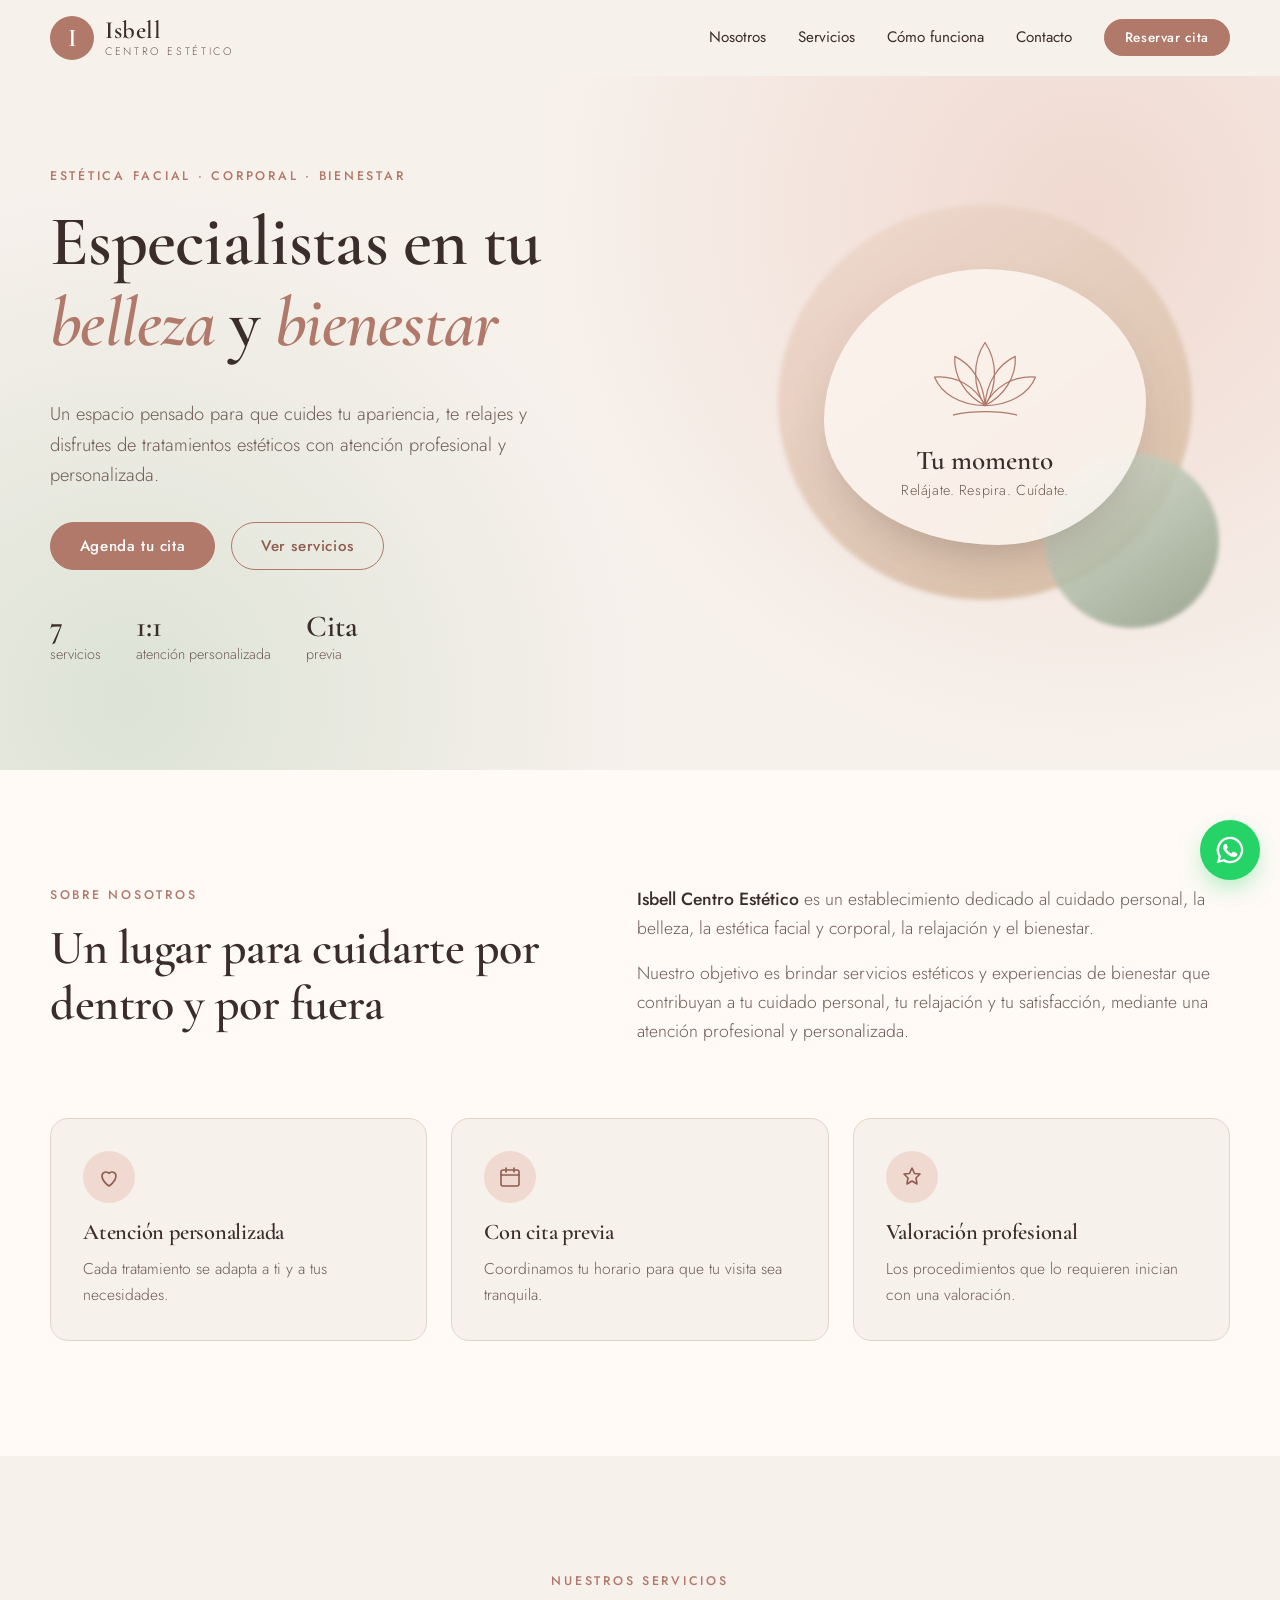
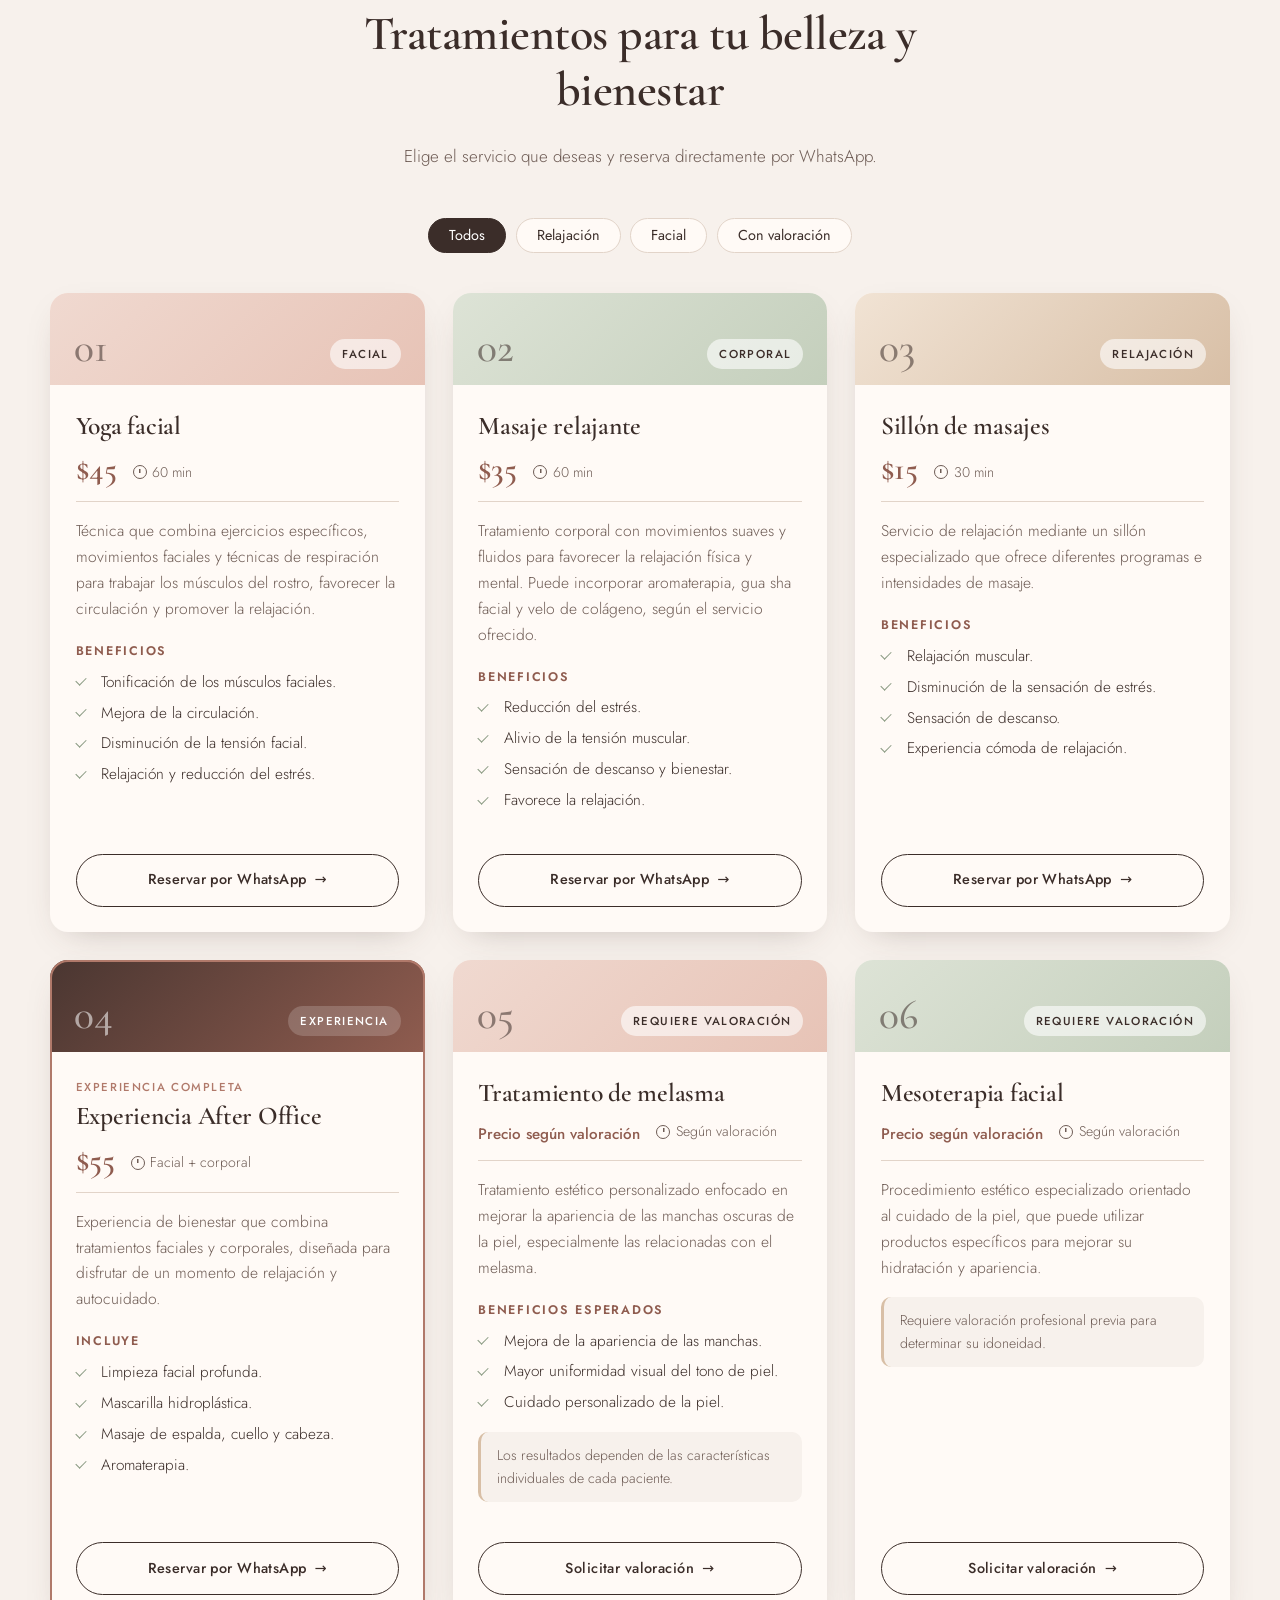
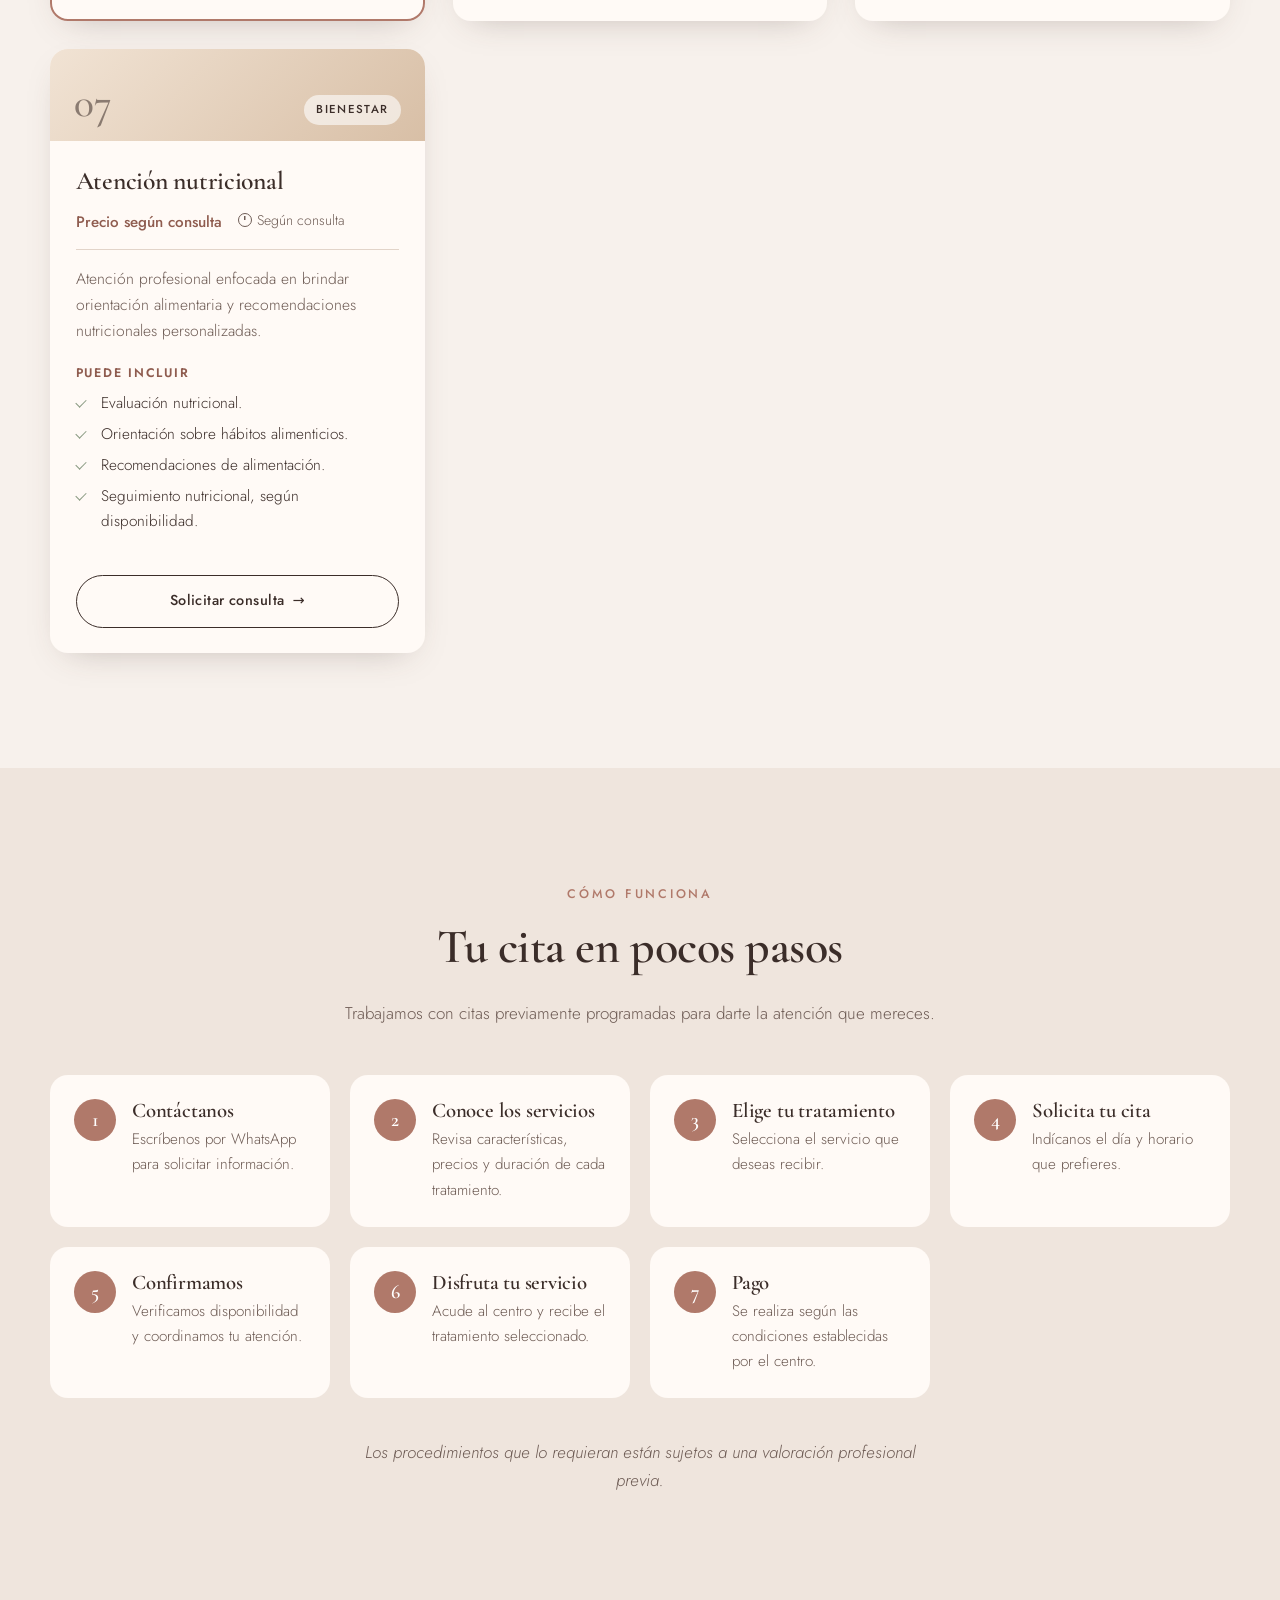
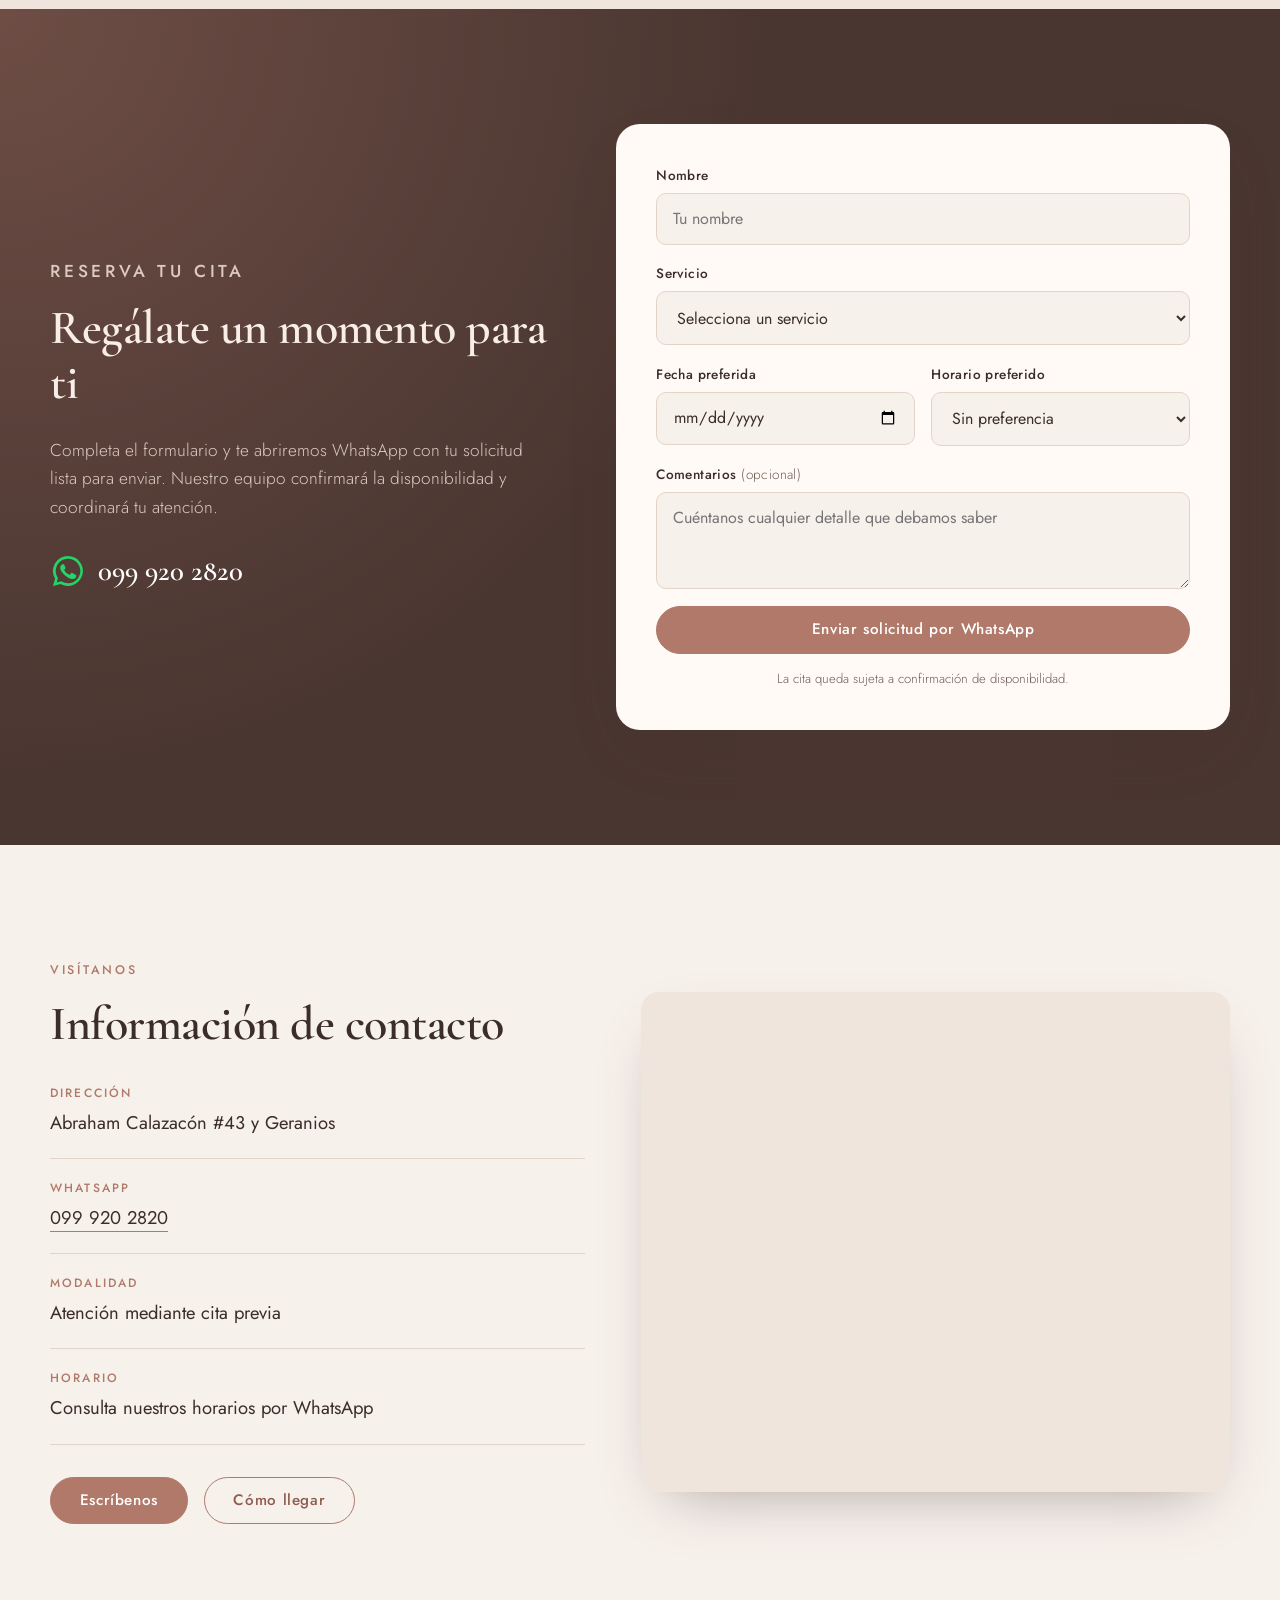
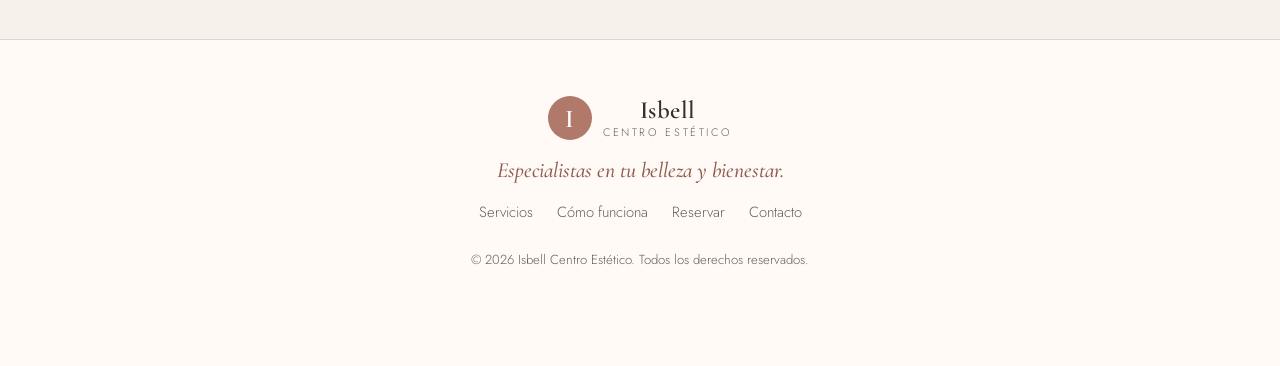
==== index.html @ 3f29436c "Crear sitio web de Isbell Centro Estético Co-Authored-By: Claude Opus 5.5 <noreply@anthropic.com> Cl" ====
<!doctype html>
<html lang="es">
<head>
  <meta charset="utf-8">
  <meta name="viewport" content="width=device-width, initial-scale=1">
  <title>Isbell Centro Estético | Belleza y bienestar</title>
  <meta name="description" content="Isbell Centro Estético: yoga facial, masajes relajantes, experiencia After Office, tratamiento de melasma, mesoterapia facial y atención nutricional. Atención personalizada con cita previa.">
  <meta name="theme-color" content="#f7f1ec">
  <meta property="og:title" content="Isbell Centro Estético">
  <meta property="og:description" content="Especialistas en tu belleza y bienestar. Reserva tu cita por WhatsApp.">
  <meta property="og:type" content="website">
  <link rel="icon" href="data:image/svg+xml,%3Csvg xmlns='http://www.w3.org/2000/svg' viewBox='0 0 64 64'%3E%3Crect width='64' height='64' rx='32' fill='%23b0796a'/%3E%3Ctext x='50%25' y='56%25' text-anchor='middle' dominant-baseline='middle' font-family='Georgia,serif' font-size='38' fill='%23fff'%3EI%3C/text%3E%3C/svg%3E">
  <link rel="preconnect" href="https://fonts.googleapis.com">
  <link rel="preconnect" href="https://fonts.gstatic.com" crossorigin>
  <link href="https://fonts.googleapis.com/css2?family=Cormorant+Garamond:ital,wght@0,500;0,600;1,500&family=Jost:wght@300;400;500;600&display=swap" rel="stylesheet">
  <link rel="stylesheet" href="styles.css">
</head>
<body>

  <!-- ============ HEADER ============ -->
  <header class="header" id="top">
    <div class="container header__inner">
      <a href="#top" class="brand" aria-label="Isbell Centro Estético, inicio">
        <span class="brand__mark" aria-hidden="true">I</span>
        <span class="brand__text">
          <strong>Isbell</strong>
          <small>Centro Estético</small>
        </span>
      </a>

      <button class="nav-toggle" aria-label="Abrir menú" aria-expanded="false" aria-controls="nav">
        <span></span><span></span><span></span>
      </button>

      <nav class="nav" id="nav" aria-label="Principal">
        <a href="#nosotros">Nosotros</a>
        <a href="#servicios">Servicios</a>
        <a href="#como-funciona">Cómo funciona</a>
        <a href="#contacto">Contacto</a>
        <a href="#reservar" class="btn btn--small">Reservar cita</a>
      </nav>
    </div>
  </header>

  <main>

    <!-- ============ HERO ============ -->
    <section class="hero">
      <div class="container hero__inner">
        <div class="hero__content reveal">
          <p class="eyebrow">Estética facial · corporal · bienestar</p>
          <h1>Especialistas en tu <em>belleza</em> y <em>bienestar</em></h1>
          <p class="hero__lead">
            Un espacio pensado para que cuides tu apariencia, te relajes y disfrutes
            de tratamientos estéticos con atención profesional y personalizada.
          </p>
          <div class="hero__actions">
            <a href="#reservar" class="btn">Agenda tu cita</a>
            <a href="#servicios" class="btn btn--ghost">Ver servicios</a>
          </div>
          <ul class="hero__facts">
            <li><strong>7</strong> servicios</li>
            <li><strong>1:1</strong> atención personalizada</li>
            <li><strong>Cita</strong> previa</li>
          </ul>
        </div>

        <div class="hero__art reveal" aria-hidden="true">
          <div class="orb orb--1"></div>
          <div class="orb orb--2"></div>
          <div class="hero__card">
            <svg viewBox="0 0 200 200" class="lotus">
              <g fill="none" stroke="currentColor" stroke-width="2" stroke-linecap="round" stroke-linejoin="round">
                <path d="M100 150 C 80 120, 80 80, 100 50 C 120 80, 120 120, 100 150 Z"/>
                <path d="M100 150 C 70 135, 50 105, 52 72 C 80 85, 98 115, 100 150 Z"/>
                <path d="M100 150 C 130 135, 150 105, 148 72 C 120 85, 102 115, 100 150 Z"/>
                <path d="M100 150 C 60 150, 30 130, 20 105 C 55 102, 85 120, 100 150 Z"/>
                <path d="M100 150 C 140 150, 170 130, 180 105 C 145 102, 115 120, 100 150 Z"/>
                <path d="M50 165 C 80 158, 120 158, 150 165"/>
              </g>
            </svg>
            <p class="hero__card-title">Tu momento</p>
            <p class="hero__card-text">Relájate. Respira. Cuídate.</p>
          </div>
        </div>
      </div>
    </section>

    <!-- ============ NOSOTROS ============ -->
    <section class="section about" id="nosotros">
      <div class="container about__grid">
        <div class="reveal">
          <p class="eyebrow">Sobre nosotros</p>
          <h2>Un lugar para cuidarte por dentro y por fuera</h2>
        </div>
        <div class="about__text reveal">
          <p>
            <strong>Isbell Centro Estético</strong> es un establecimiento dedicado al cuidado personal,
            la belleza, la estética facial y corporal, la relajación y el bienestar.
          </p>
          <p>
            Nuestro objetivo es brindar servicios estéticos y experiencias de bienestar que contribuyan
            a tu cuidado personal, tu relajación y tu satisfacción, mediante una atención profesional
            y personalizada.
          </p>
        </div>
      </div>

      <div class="container pillars">
        <article class="pillar reveal">
          <span class="pillar__icon" aria-hidden="true">
            <svg viewBox="0 0 24 24"><path d="M12 21s-7-4.35-7-10a4 4 0 0 1 7-2.65A4 4 0 0 1 19 11c0 5.65-7 10-7 10Z"/></svg>
          </span>
          <h3>Atención personalizada</h3>
          <p>Cada tratamiento se adapta a ti y a tus necesidades.</p>
        </article>
        <article class="pillar reveal">
          <span class="pillar__icon" aria-hidden="true">
            <svg viewBox="0 0 24 24"><rect x="3" y="5" width="18" height="16" rx="2"/><path d="M3 10h18M8 3v4M16 3v4"/></svg>
          </span>
          <h3>Con cita previa</h3>
          <p>Coordinamos tu horario para que tu visita sea tranquila.</p>
        </article>
        <article class="pillar reveal">
          <span class="pillar__icon" aria-hidden="true">
            <svg viewBox="0 0 24 24"><path d="M12 3l2.5 5.5L20 9l-4 4 1 6-5-3-5 3 1-6-4-4 5.5-.5Z"/></svg>
          </span>
          <h3>Valoración profesional</h3>
          <p>Los procedimientos que lo requieren inician con una valoración.</p>
        </article>
      </div>
    </section>

    <!-- ============ SERVICIOS ============ -->
    <section class="section services" id="servicios">
      <div class="container">
        <div class="section__head reveal">
          <p class="eyebrow">Nuestros servicios</p>
          <h2>Tratamientos para tu belleza y bienestar</h2>
          <p class="section__sub">Elige el servicio que deseas y reserva directamente por WhatsApp.</p>
        </div>

        <div class="filters reveal" role="group" aria-label="Filtrar servicios">
          <button class="chip is-active" data-filter="todos" aria-pressed="true">Todos</button>
          <button class="chip" data-filter="relajacion" aria-pressed="false">Relajación</button>
          <button class="chip" data-filter="facial" aria-pressed="false">Facial</button>
          <button class="chip" data-filter="valoracion" aria-pressed="false">Con valoración</button>
        </div>

        <div class="cards">

          <!-- 1. Yoga facial -->
          <article class="card reveal" data-cat="facial relajacion">
            <div class="card__top card__top--rose">
              <span class="card__num">01</span>
              <span class="card__tag">Facial</span>
            </div>
            <div class="card__body">
              <h3>Yoga facial</h3>
              <div class="card__meta">
                <span class="price">$45</span>
                <span class="duration">60 min</span>
              </div>
              <p>Técnica que combina ejercicios específicos, movimientos faciales y técnicas de respiración para trabajar los músculos del rostro, favorecer la circulación y promover la relajación.</p>
              <h4>Beneficios</h4>
              <ul class="checklist">
                <li>Tonificación de los músculos faciales.</li>
                <li>Mejora de la circulación.</li>
                <li>Disminución de la tensión facial.</li>
                <li>Relajación y reducción del estrés.</li>
              </ul>
            </div>
            <a class="card__cta" data-service="Yoga facial" href="#">Reservar por WhatsApp</a>
          </article>

          <!-- 2. Masaje relajante -->
          <article class="card reveal" data-cat="relajacion">
            <div class="card__top card__top--sage">
              <span class="card__num">02</span>
              <span class="card__tag">Corporal</span>
            </div>
            <div class="card__body">
              <h3>Masaje relajante</h3>
              <div class="card__meta">
                <span class="price">$35</span>
                <span class="duration">60 min</span>
              </div>
              <p>Tratamiento corporal con movimientos suaves y fluidos para favorecer la relajación física y mental. Puede incorporar aromaterapia, gua sha facial y velo de colágeno, según el servicio ofrecido.</p>
              <h4>Beneficios</h4>
              <ul class="checklist">
                <li>Reducción del estrés.</li>
                <li>Alivio de la tensión muscular.</li>
                <li>Sensación de descanso y bienestar.</li>
                <li>Favorece la relajación.</li>
              </ul>
            </div>
            <a class="card__cta" data-service="Masaje relajante" href="#">Reservar por WhatsApp</a>
          </article>

          <!-- 3. Sillón de masajes -->
          <article class="card reveal" data-cat="relajacion">
            <div class="card__top card__top--sand">
              <span class="card__num">03</span>
              <span class="card__tag">Relajación</span>
            </div>
            <div class="card__body">
              <h3>Sillón de masajes</h3>
              <div class="card__meta">
                <span class="price">$15</span>
                <span class="duration">30 min</span>
              </div>
              <p>Servicio de relajación mediante un sillón especializado que ofrece diferentes programas e intensidades de masaje.</p>
              <h4>Beneficios</h4>
              <ul class="checklist">
                <li>Relajación muscular.</li>
                <li>Disminución de la sensación de estrés.</li>
                <li>Sensación de descanso.</li>
                <li>Experiencia cómoda de relajación.</li>
              </ul>
            </div>
            <a class="card__cta" data-service="Sillón de masajes" href="#">Reservar por WhatsApp</a>
          </article>

          <!-- 4. After Office -->
          <article class="card card--featured reveal" data-cat="facial relajacion">
            <div class="card__top card__top--deep">
              <span class="card__num">04</span>
              <span class="card__tag">Experiencia</span>
            </div>
            <div class="card__body">
              <p class="card__ribbon">Experiencia completa</p>
              <h3>Experiencia After Office</h3>
              <div class="card__meta">
                <span class="price">$55</span>
                <span class="duration">Facial + corporal</span>
              </div>
              <p>Experiencia de bienestar que combina tratamientos faciales y corporales, diseñada para disfrutar de un momento de relajación y autocuidado.</p>
              <h4>Incluye</h4>
              <ul class="checklist">
                <li>Limpieza facial profunda.</li>
                <li>Mascarilla hidroplástica.</li>
                <li>Masaje de espalda, cuello y cabeza.</li>
                <li>Aromaterapia.</li>
              </ul>
            </div>
            <a class="card__cta" data-service="Experiencia After Office" href="#">Reservar por WhatsApp</a>
          </article>

          <!-- 5. Melasma -->
          <article class="card reveal" data-cat="facial valoracion">
            <div class="card__top card__top--rose">
              <span class="card__num">05</span>
              <span class="card__tag">Requiere valoración</span>
            </div>
            <div class="card__body">
              <h3>Tratamiento de melasma</h3>
              <div class="card__meta">
                <span class="price price--soft">Precio según valoración</span>
                <span class="duration">Según valoración</span>
              </div>
              <p>Tratamiento estético personalizado enfocado en mejorar la apariencia de las manchas oscuras de la piel, especialmente las relacionadas con el melasma.</p>
              <h4>Beneficios esperados</h4>
              <ul class="checklist">
                <li>Mejora de la apariencia de las manchas.</li>
                <li>Mayor uniformidad visual del tono de piel.</li>
                <li>Cuidado personalizado de la piel.</li>
              </ul>
              <p class="note">Los resultados dependen de las características individuales de cada paciente.</p>
            </div>
            <a class="card__cta" data-service="Tratamiento de melasma (valoración)" href="#">Solicitar valoración</a>
          </article>

          <!-- 6. Mesoterapia -->
          <article class="card reveal" data-cat="facial valoracion">
            <div class="card__top card__top--sage">
              <span class="card__num">06</span>
              <span class="card__tag">Requiere valoración</span>
            </div>
            <div class="card__body">
              <h3>Mesoterapia facial</h3>
              <div class="card__meta">
                <span class="price price--soft">Precio según valoración</span>
                <span class="duration">Según valoración</span>
              </div>
              <p>Procedimiento estético especializado orientado al cuidado de la piel, que puede utilizar productos específicos para mejorar su hidratación y apariencia.</p>
              <p class="note">Requiere valoración profesional previa para determinar su idoneidad.</p>
            </div>
            <a class="card__cta" data-service="Mesoterapia facial (valoración)" href="#">Solicitar valoración</a>
          </article>

          <!-- 7. Nutrición -->
          <article class="card reveal" data-cat="valoracion">
            <div class="card__top card__top--sand">
              <span class="card__num">07</span>
              <span class="card__tag">Bienestar</span>
            </div>
            <div class="card__body">
              <h3>Atención nutricional</h3>
              <div class="card__meta">
                <span class="price price--soft">Precio según consulta</span>
                <span class="duration">Según consulta</span>
              </div>
              <p>Atención profesional enfocada en brindar orientación alimentaria y recomendaciones nutricionales personalizadas.</p>
              <h4>Puede incluir</h4>
              <ul class="checklist">
                <li>Evaluación nutricional.</li>
                <li>Orientación sobre hábitos alimenticios.</li>
                <li>Recomendaciones de alimentación.</li>
                <li>Seguimiento nutricional, según disponibilidad.</li>
              </ul>
            </div>
            <a class="card__cta" data-service="Atención nutricional" href="#">Solicitar consulta</a>
          </article>

        </div>
      </div>
    </section>

    <!-- ============ CÓMO FUNCIONA ============ -->
    <section class="section steps" id="como-funciona">
      <div class="container">
        <div class="section__head reveal">
          <p class="eyebrow">Cómo funciona</p>
          <h2>Tu cita en pocos pasos</h2>
          <p class="section__sub">Trabajamos con citas previamente programadas para darte la atención que mereces.</p>
        </div>

        <ol class="timeline">
          <li class="reveal"><span>1</span><div><h3>Contáctanos</h3><p>Escríbenos por WhatsApp para solicitar información.</p></div></li>
          <li class="reveal"><span>2</span><div><h3>Conoce los servicios</h3><p>Revisa características, precios y duración de cada tratamiento.</p></div></li>
          <li class="reveal"><span>3</span><div><h3>Elige tu tratamiento</h3><p>Selecciona el servicio que deseas recibir.</p></div></li>
          <li class="reveal"><span>4</span><div><h3>Solicita tu cita</h3><p>Indícanos el día y horario que prefieres.</p></div></li>
          <li class="reveal"><span>5</span><div><h3>Confirmamos</h3><p>Verificamos disponibilidad y coordinamos tu atención.</p></div></li>
          <li class="reveal"><span>6</span><div><h3>Disfruta tu servicio</h3><p>Acude al centro y recibe el tratamiento seleccionado.</p></div></li>
          <li class="reveal"><span>7</span><div><h3>Pago</h3><p>Se realiza según las condiciones establecidas por el centro.</p></div></li>
        </ol>

        <p class="steps__note reveal">
          Los procedimientos que lo requieran están sujetos a una valoración profesional previa.
        </p>
      </div>
    </section>

    <!-- ============ RESERVAR ============ -->
    <section class="section booking" id="reservar">
      <div class="container booking__grid">
        <div class="booking__intro reveal">
          <p class="eyebrow eyebrow--light">Reserva tu cita</p>
          <h2>Regálate un momento para ti</h2>
          <p>
            Completa el formulario y te abriremos WhatsApp con tu solicitud lista para enviar.
            Nuestro equipo confirmará la disponibilidad y coordinará tu atención.
          </p>
          <a class="booking__phone" href="https://wa.me/593999202820" target="_blank" rel="noopener">
            <svg viewBox="0 0 24 24" aria-hidden="true"><path d="M12 2a10 10 0 0 0-8.6 15.1L2 22l5-1.3A10 10 0 1 0 12 2Zm0 18.2a8.2 8.2 0 0 1-4.2-1.2l-.3-.2-3 .8.8-2.9-.2-.3A8.2 8.2 0 1 1 12 20.2Zm4.5-6.1c-.2-.1-1.5-.7-1.7-.8s-.4-.1-.6.1-.7.8-.8 1-.3.2-.5.1a6.7 6.7 0 0 1-3.3-2.9c-.3-.4.3-.4.7-1.4a.5.5 0 0 0 0-.5l-.8-1.8c-.2-.5-.4-.4-.6-.4h-.5a1 1 0 0 0-.7.3 3 3 0 0 0-.9 2.2 5.2 5.2 0 0 0 1.1 2.7 11.8 11.8 0 0 0 4.5 4c1.7.7 2.3.8 3.2.6a2.7 2.7 0 0 0 1.7-1.2 2.2 2.2 0 0 0 .2-1.2c0-.1-.2-.2-.4-.3Z"/></svg>
            099 920 2820
          </a>
        </div>

        <form class="form reveal" id="booking-form" novalidate>
          <div class="field">
            <label for="f-name">Nombre</label>
            <input id="f-name" name="name" type="text" autocomplete="name" placeholder="Tu nombre" required>
          </div>
          <div class="field">
            <label for="f-service">Servicio</label>
            <select id="f-service" name="service" required>
              <option value="">Selecciona un servicio</option>
              <option>Yoga facial ($45 · 60 min)</option>
              <option>Masaje relajante ($35 · 60 min)</option>
              <option>Sillón de masajes ($15 · 30 min)</option>
              <option>Experiencia After Office ($55)</option>
              <option>Tratamiento de melasma (valoración)</option>
              <option>Mesoterapia facial (valoración)</option>
              <option>Atención nutricional</option>
            </select>
          </div>
          <div class="field-row">
            <div class="field">
              <label for="f-date">Fecha preferida</label>
              <input id="f-date" name="date" type="date">
            </div>
            <div class="field">
              <label for="f-time">Horario preferido</label>
              <select id="f-time" name="time">
                <option value="">Sin preferencia</option>
                <option>Mañana</option>
                <option>Tarde</option>
                <option>Noche</option>
              </select>
            </div>
          </div>
          <div class="field">
            <label for="f-msg">Comentarios <span class="optional">(opcional)</span></label>
            <textarea id="f-msg" name="message" rows="3" placeholder="Cuéntanos cualquier detalle que debamos saber"></textarea>
          </div>
          <p class="form__error" role="alert" hidden></p>
          <button type="submit" class="btn btn--block">Enviar solicitud por WhatsApp</button>
          <p class="form__hint">La cita queda sujeta a confirmación de disponibilidad.</p>
        </form>
      </div>
    </section>

    <!-- ============ CONTACTO ============ -->
    <section class="section contact" id="contacto">
      <div class="container contact__grid">
        <div class="reveal">
          <p class="eyebrow">Visítanos</p>
          <h2>Información de contacto</h2>

          <dl class="info">
            <div>
              <dt>Dirección</dt>
              <dd>Abraham Calazacón #43 y Geranios</dd>
            </div>
            <div>
              <dt>WhatsApp</dt>
              <dd><a href="https://wa.me/593999202820" target="_blank" rel="noopener">099 920 2820</a></dd>
            </div>
            <div>
              <dt>Modalidad</dt>
              <dd>Atención mediante cita previa</dd>
            </div>
            <div>
              <dt>Horario</dt>
              <dd>Consulta nuestros horarios por WhatsApp</dd>
            </div>
          </dl>

          <div class="contact__actions">
            <a class="btn" href="https://wa.me/593999202820" target="_blank" rel="noopener">Escríbenos</a>
            <a class="btn btn--ghost" href="https://www.google.com/maps/search/?api=1&query=Abraham+Calazac%C3%B3n+43+y+Geranios+Santo+Domingo+Ecuador" target="_blank" rel="noopener">Cómo llegar</a>
          </div>
        </div>

        <div class="map reveal">
          <iframe
            title="Ubicación de Isbell Centro Estético"
            src="https://www.google.com/maps?q=Abraham+Calazac%C3%B3n+y+Geranios,+Santo+Domingo,+Ecuador&output=embed"
            loading="lazy"
            referrerpolicy="no-referrer-when-downgrade"></iframe>
        </div>
      </div>
    </section>

  </main>

  <!-- ============ FOOTER ============ -->
  <footer class="footer">
    <div class="container footer__inner">
      <div class="brand brand--footer">
        <span class="brand__mark" aria-hidden="true">I</span>
        <span class="brand__text">
          <strong>Isbell</strong>
          <small>Centro Estético</small>
        </span>
      </div>
      <p class="footer__tagline">Especialistas en tu belleza y bienestar.</p>
      <nav class="footer__nav" aria-label="Pie de página">
        <a href="#servicios">Servicios</a>
        <a href="#como-funciona">Cómo funciona</a>
        <a href="#reservar">Reservar</a>
        <a href="#contacto">Contacto</a>
      </nav>
      <p class="footer__copy">© <span id="year">2026</span> Isbell Centro Estético. Todos los derechos reservados.</p>
    </div>
  </footer>

  <!-- Botón flotante WhatsApp -->
  <a class="wa-float" href="https://wa.me/593999202820" target="_blank" rel="noopener" aria-label="Escríbenos por WhatsApp">
    <svg viewBox="0 0 24 24" aria-hidden="true"><path d="M12 2a10 10 0 0 0-8.6 15.1L2 22l5-1.3A10 10 0 1 0 12 2Zm0 18.2a8.2 8.2 0 0 1-4.2-1.2l-.3-.2-3 .8.8-2.9-.2-.3A8.2 8.2 0 1 1 12 20.2Zm4.5-6.1c-.2-.1-1.5-.7-1.7-.8s-.4-.1-.6.1-.7.8-.8 1-.3.2-.5.1a6.7 6.7 0 0 1-3.3-2.9c-.3-.4.3-.4.7-1.4a.5.5 0 0 0 0-.5l-.8-1.8c-.2-.5-.4-.4-.6-.4h-.5a1 1 0 0 0-.7.3 3 3 0 0 0-.9 2.2 5.2 5.2 0 0 0 1.1 2.7 11.8 11.8 0 0 0 4.5 4c1.7.7 2.3.8 3.2.6a2.7 2.7 0 0 0 1.7-1.2 2.2 2.2 0 0 0 .2-1.2c0-.1-.2-.2-.4-.3Z"/></svg>
  </a>

  <script src="script.js"></script>
</body>
</html>
---- styles.css ----
/* ==========================================================
   Isbell Centro Estético — estilos
   ========================================================== */

:root {
  --bg: #f7f1ec;
  --bg-alt: #efe5dd;
  --surface: #fffaf6;
  --ink: #3b2d29;
  --ink-soft: #6e5c55;
  --line: #e2d4c9;

  --rose: #b0796a;
  --rose-dark: #8f5c4f;
  --rose-tint: #f0d9d0;
  --sage: #8a9a82;
  --sage-tint: #dde3d6;
  --sand: #d8bfa6;
  --sand-tint: #f1e3d4;
  --deep: #4a3631;

  --wa: #25d366;

  --radius: 18px;
  --radius-sm: 10px;
  --shadow: 0 12px 34px -18px rgba(74, 54, 49, .35);
  --shadow-lg: 0 24px 60px -28px rgba(74, 54, 49, .45);

  --serif: "Cormorant Garamond", Georgia, "Times New Roman", serif;
  --sans: "Jost", system-ui, -apple-system, "Segoe UI", sans-serif;
  --header-h: 76px;
}

*, *::before, *::after { box-sizing: border-box; }

html { scroll-behavior: smooth; scroll-padding-top: var(--header-h); }

body {
  margin: 0;
  font-family: var(--sans);
  font-weight: 300;
  font-size: 1.0625rem;
  line-height: 1.65;
  color: var(--ink);
  background: var(--bg);
  -webkit-font-smoothing: antialiased;
}

img, svg, iframe { display: block; max-width: 100%; }

a { color: inherit; }

h1, h2, h3 {
  font-family: var(--serif);
  font-weight: 600;
  line-height: 1.15;
  margin: 0 0 .5em;
  letter-spacing: -.01em;
}
h1 { font-size: clamp(2.6rem, 6vw, 4.4rem); }
h2 { font-size: clamp(2rem, 4vw, 3rem); }
h3 { font-size: 1.6rem; }
h4 {
  font-family: var(--sans);
  font-weight: 600;
  font-size: .78rem;
  letter-spacing: .14em;
  text-transform: uppercase;
  color: var(--rose-dark);
  margin: 1.2rem 0 .5rem;
}
p { margin: 0 0 1rem; }
em { font-style: italic; color: var(--rose); }

.container {
  width: min(1180px, 100% - 2.5rem);
  margin-inline: auto;
}

.section { padding: clamp(4.5rem, 9vw, 7.5rem) 0; }

.section__head { text-align: center; max-width: 680px; margin: 0 auto 3rem; }
.section__sub { color: var(--ink-soft); }

.eyebrow {
  font-size: .78rem;
  font-weight: 500;
  letter-spacing: .22em;
  text-transform: uppercase;
  color: var(--rose);
  margin-bottom: 1rem;
}
.eyebrow--light { color: var(--rose-tint); }

/* ---------- Buttons ---------- */
.btn {
  display: inline-flex;
  align-items: center;
  justify-content: center;
  gap: .5rem;
  padding: .95rem 1.8rem;
  border: 1.5px solid var(--rose);
  border-radius: 999px;
  background: var(--rose);
  color: #fff;
  font: 500 .95rem/1 var(--sans);
  letter-spacing: .04em;
  text-decoration: none;
  cursor: pointer;
  transition: background .25s, color .25s, transform .25s, box-shadow .25s;
}
.btn:hover { background: var(--rose-dark); border-color: var(--rose-dark); transform: translateY(-2px); box-shadow: var(--shadow); }
.btn:focus-visible, .chip:focus-visible, .card__cta:focus-visible, .nav a:focus-visible {
  outline: 2px solid var(--rose-dark);
  outline-offset: 3px;
}
.btn--ghost { background: transparent; color: var(--rose-dark); }
.btn--ghost:hover { background: var(--rose); color: #fff; }
.btn--small { padding: .65rem 1.25rem; font-size: .85rem; }
.btn--block { width: 100%; }

/* ---------- Header ---------- */
.header {
  position: sticky;
  top: 0;
  z-index: 50;
  height: var(--header-h);
  background: rgba(247, 241, 236, .85);
  backdrop-filter: blur(12px);
  -webkit-backdrop-filter: blur(12px);
  border-bottom: 1px solid transparent;
  transition: border-color .3s, box-shadow .3s;
}
.header.is-scrolled { border-color: var(--line); box-shadow: 0 6px 24px -20px rgba(74,54,49,.5); }
.header__inner { height: 100%; display: flex; align-items: center; justify-content: space-between; }

.brand { display: flex; align-items: center; gap: .7rem; text-decoration: none; }
.brand__mark {
  display: grid; place-items: center;
  width: 44px; height: 44px;
  border-radius: 50%;
  background: var(--rose);
  color: #fff;
  font: 600 1.6rem/1 var(--serif);
}
.brand__text { display: flex; flex-direction: column; line-height: 1; }
.brand__text strong { font: 600 1.55rem/1 var(--serif); letter-spacing: .02em; }
.brand__text small { font-size: .68rem; letter-spacing: .24em; text-transform: uppercase; color: var(--ink-soft); margin-top: .25rem; }

.nav { display: flex; align-items: center; gap: 2rem; }
.nav a:not(.btn) {
  text-decoration: none;
  font-size: .95rem;
  font-weight: 400;
  position: relative;
}
.nav a:not(.btn)::after {
  content: ""; position: absolute; left: 0; bottom: -4px;
  width: 100%; height: 1.5px; background: var(--rose);
  transform: scaleX(0); transform-origin: left; transition: transform .3s;
}
.nav a:not(.btn):hover::after { transform: scaleX(1); }

.nav-toggle {
  display: none;
  width: 44px; height: 44px;
  border: 0; background: transparent; cursor: pointer;
  flex-direction: column; justify-content: center; gap: 6px; padding: 10px;
}
.nav-toggle span { display: block; height: 1.5px; background: var(--ink); transition: transform .3s, opacity .3s; }
.nav-toggle[aria-expanded="true"] span:nth-child(1) { transform: translateY(7.5px) rotate(45deg); }
.nav-toggle[aria-expanded="true"] span:nth-child(2) { opacity: 0; }
.nav-toggle[aria-expanded="true"] span:nth-child(3) { transform: translateY(-7.5px) rotate(-45deg); }

/* ---------- Hero ---------- */
.hero {
  position: relative;
  overflow: hidden;
  padding: clamp(3rem, 7vw, 6rem) 0 clamp(4rem, 8vw, 7rem);
  background:
    radial-gradient(circle at 85% 20%, var(--rose-tint) 0, transparent 45%),
    radial-gradient(circle at 10% 90%, var(--sage-tint) 0, transparent 40%),
    var(--bg);
}
.hero__inner { display: grid; grid-template-columns: 1.15fr .85fr; gap: 3rem; align-items: center; }
.hero__lead { font-size: 1.15rem; color: var(--ink-soft); max-width: 520px; }
.hero__actions { display: flex; flex-wrap: wrap; gap: 1rem; margin: 2rem 0 2.5rem; }
.hero__facts { display: flex; flex-wrap: wrap; gap: 2.2rem; list-style: none; padding: 0; margin: 0; color: var(--ink-soft); font-size: .9rem; }
.hero__facts strong { display: block; font: 600 1.9rem/1.1 var(--serif); color: var(--ink); }

.hero__art { position: relative; aspect-ratio: 1; max-width: 460px; justify-self: center; width: 100%; }
.orb { position: absolute; border-radius: 50%; filter: blur(2px); }
.orb--1 { inset: 4% 6% 10% 4%; background: linear-gradient(145deg, var(--rose-tint), var(--sand)); animation: float 9s ease-in-out infinite; }
.orb--2 { width: 38%; height: 38%; right: 0; bottom: 4%; background: linear-gradient(145deg, var(--sage-tint), var(--sage)); opacity: .85; animation: float 11s ease-in-out infinite reverse; }
.hero__card {
  position: absolute; inset: 18% 16% 22% 14%;
  border-radius: 50% 50% 46% 54% / 55% 48% 52% 45%;
  background: rgba(255, 250, 246, .78);
  backdrop-filter: blur(6px);
  box-shadow: var(--shadow-lg);
  display: flex; flex-direction: column; align-items: center; justify-content: center;
  text-align: center; padding: 1.5rem;
}
.lotus { width: 46%; color: var(--rose); margin-bottom: .6rem; }
.hero__card-title { font: 600 1.7rem/1 var(--serif); margin: 0 0 .3rem; }
.hero__card-text { font-size: .9rem; color: var(--ink-soft); margin: 0; letter-spacing: .04em; }

@keyframes float {
  0%, 100% { transform: translate(0, 0); }
  50% { transform: translate(0, -14px); }
}

/* ---------- About ---------- */
.about { background: var(--surface); }
.about__grid { display: grid; grid-template-columns: 1fr 1.1fr; gap: 3rem; align-items: start; }
.about__text p { color: var(--ink-soft); font-size: 1.1rem; }
.about__text strong { color: var(--ink); font-weight: 500; }

.pillars { display: grid; grid-template-columns: repeat(3, 1fr); gap: 1.5rem; margin-top: 3.5rem; }
.pillar { padding: 2rem; border: 1px solid var(--line); border-radius: var(--radius); background: var(--bg); }
.pillar h3 { font-size: 1.4rem; margin-top: 1rem; }
.pillar p { margin: 0; color: var(--ink-soft); font-size: .98rem; }
.pillar__icon { display: grid; place-items: center; width: 52px; height: 52px; border-radius: 50%; background: var(--rose-tint); }
.pillar__icon svg { width: 24px; height: 24px; fill: none; stroke: var(--rose-dark); stroke-width: 1.6; stroke-linecap: round; stroke-linejoin: round; }

/* ---------- Services ---------- */
.filters { display: flex; flex-wrap: wrap; justify-content: center; gap: .6rem; margin-bottom: 2.5rem; }
.chip {
  padding: .6rem 1.25rem;
  border: 1px solid var(--line);
  border-radius: 999px;
  background: var(--surface);
  color: var(--ink);
  font: 400 .9rem/1 var(--sans);
  cursor: pointer;
  transition: background .2s, color .2s, border-color .2s;
}
.chip:hover { border-color: var(--rose); }
.chip.is-active { background: var(--ink); border-color: var(--ink); color: #fff; }

.cards { display: grid; grid-template-columns: repeat(auto-fill, minmax(320px, 1fr)); gap: 1.75rem; }

.card {
  display: flex; flex-direction: column;
  background: var(--surface);
  border-radius: var(--radius);
  overflow: hidden;
  box-shadow: var(--shadow);
  transition: transform .35s, box-shadow .35s;
}
.card:hover { transform: translateY(-6px); box-shadow: var(--shadow-lg); }
.card.is-hidden { display: none; }

.card__top { display: flex; justify-content: space-between; align-items: flex-end; height: 92px; padding: 1rem 1.5rem; }
.card__top--rose { background: linear-gradient(135deg, var(--rose-tint), #e7c3b6); }
.card__top--sage { background: linear-gradient(135deg, var(--sage-tint), #c4cfbc); }
.card__top--sand { background: linear-gradient(135deg, var(--sand-tint), var(--sand)); }
.card__top--deep { background: linear-gradient(135deg, var(--deep), var(--rose-dark)); color: #fff; }
.card__num { font: 500 2.6rem/1 var(--serif); opacity: .55; }
.card__tag {
  font-size: .72rem; font-weight: 500; letter-spacing: .12em; text-transform: uppercase;
  padding: .35rem .75rem; border-radius: 999px; background: rgba(255,255,255,.6);
}
.card__top--deep .card__tag { background: rgba(255,255,255,.18); }

.card__body { flex: 1; padding: 1.6rem 1.6rem .5rem; }
.card__body > p { color: var(--ink-soft); font-size: .98rem; }
.card__ribbon { font-size: .72rem !important; letter-spacing: .14em; text-transform: uppercase; color: var(--rose) !important; font-weight: 500; margin-bottom: .3rem; }
.card__meta { display: flex; flex-wrap: wrap; align-items: baseline; gap: .5rem 1rem; padding-bottom: 1rem; margin-bottom: 1rem; border-bottom: 1px solid var(--line); }
.price { font: 600 2rem/1 var(--serif); color: var(--rose-dark); }
.price--soft { font: 500 .95rem/1.3 var(--sans); }
.duration { display: inline-flex; align-items: center; gap: .35rem; font-size: .88rem; color: var(--ink-soft); }
.duration::before {
  content: ""; width: 14px; height: 14px; border-radius: 50%;
  border: 1.5px solid currentColor;
  background: linear-gradient(currentColor, currentColor) 50% 30% / 1.5px 35% no-repeat;
}

.checklist { list-style: none; padding: 0; margin: 0 0 1rem; display: grid; gap: .35rem; }
.checklist li { position: relative; padding-left: 1.6rem; font-size: .96rem; }
.checklist li::before {
  content: ""; position: absolute; left: 0; top: .5em;
  width: 10px; height: 6px;
  border-left: 1.5px solid var(--sage); border-bottom: 1.5px solid var(--sage);
  transform: rotate(-45deg);
}
.note {
  font-size: .88rem !important;
  padding: .75rem 1rem;
  border-radius: var(--radius-sm);
  background: var(--bg);
  border-left: 3px solid var(--sand);
}

.card__cta {
  margin: 1rem 1.6rem 1.6rem;
  display: flex; align-items: center; justify-content: center; gap: .5rem;
  padding: .85rem 1rem;
  border-radius: 999px;
  border: 1.5px solid var(--ink);
  text-decoration: none;
  font-size: .9rem; font-weight: 500; letter-spacing: .03em;
  transition: background .25s, color .25s;
}
.card__cta::after { content: "→"; transition: transform .25s; }
.card__cta:hover { background: var(--ink); color: #fff; }
.card__cta:hover::after { transform: translateX(4px); }

.card--featured { outline: 2px solid var(--rose); outline-offset: -2px; }

/* ---------- Steps ---------- */
.steps { background: var(--bg-alt); }
.timeline {
  list-style: none; padding: 0; margin: 0;
  display: grid; grid-template-columns: repeat(auto-fit, minmax(240px, 1fr)); gap: 1.25rem;
  counter-reset: none;
}
.timeline li {
  display: flex; gap: 1rem; align-items: flex-start;
  padding: 1.5rem; border-radius: var(--radius);
  background: var(--surface);
}
.timeline li > span {
  flex: none; display: grid; place-items: center;
  width: 42px; height: 42px; border-radius: 50%;
  background: var(--rose); color: #fff;
  font: 600 1.25rem/1 var(--serif);
}
.timeline h3 { font-size: 1.3rem; margin-bottom: .25rem; }
.timeline p { margin: 0; font-size: .95rem; color: var(--ink-soft); }
.steps__note { text-align: center; margin: 2.5rem auto 0; max-width: 560px; font-style: italic; color: var(--ink-soft); }

/* ---------- Booking ---------- */
.booking {
  background:
    radial-gradient(circle at 0% 0%, rgba(176,121,106,.35), transparent 50%),
    var(--deep);
  color: #f8ede7;
}
.booking__grid { display: grid; grid-template-columns: .9fr 1.1fr; gap: 4rem; align-items: center; }
.booking__intro p { color: #dcc9c1; font-size: 1.08rem; }
.booking__phone {
  display: inline-flex; align-items: center; gap: .75rem; margin-top: 1rem;
  font: 600 1.8rem/1 var(--serif); text-decoration: none; color: #fff;
}
.booking__phone svg { width: 36px; height: 36px; fill: var(--wa); }

.form {
  background: var(--surface); color: var(--ink);
  padding: clamp(1.5rem, 4vw, 2.5rem);
  border-radius: calc(var(--radius) + 6px);
  box-shadow: var(--shadow-lg);
}
.field { display: flex; flex-direction: column; gap: .4rem; margin-bottom: 1.1rem; }
.field-row { display: grid; grid-template-columns: 1fr 1fr; gap: 1rem; }
.field label { font-size: .85rem; font-weight: 500; letter-spacing: .03em; }
.optional { font-weight: 300; color: var(--ink-soft); }
.field input, .field select, .field textarea {
  width: 100%;
  padding: .85rem 1rem;
  border: 1px solid var(--line);
  border-radius: var(--radius-sm);
  background: var(--bg);
  color: var(--ink);
  font: 400 1rem/1.4 var(--sans);
  transition: border-color .2s, box-shadow .2s;
}
.field textarea { resize: vertical; }
.field input:focus, .field select:focus, .field textarea:focus {
  outline: none; border-color: var(--rose); box-shadow: 0 0 0 3px rgba(176,121,106,.18);
}
.field .is-invalid { border-color: #c0483a; }
.form__error { color: #b23a2c; font-size: .9rem; margin-bottom: 1rem; }
.form__hint { text-align: center; font-size: .82rem; color: var(--ink-soft); margin: .9rem 0 0; }

/* ---------- Contact ---------- */
.contact__grid { display: grid; grid-template-columns: 1fr 1.1fr; gap: 3.5rem; align-items: center; }
.info { display: grid; gap: 1.25rem; margin: 2rem 0; }
.info div { padding-bottom: 1.25rem; border-bottom: 1px solid var(--line); }
.info dt { font-size: .75rem; letter-spacing: .18em; text-transform: uppercase; color: var(--rose); font-weight: 500; }
.info dd { margin: .25rem 0 0; font-size: 1.15rem; font-weight: 400; }
.info a { text-decoration: none; border-bottom: 1px solid var(--rose); }
.contact__actions { display: flex; flex-wrap: wrap; gap: 1rem; }
.map { border-radius: var(--radius); overflow: hidden; box-shadow: var(--shadow-lg); aspect-ratio: 4 / 3.4; background: var(--bg-alt); }
.map iframe { width: 100%; height: 100%; border: 0; }

/* ---------- Footer ---------- */
.footer { background: var(--surface); border-top: 1px solid var(--line); padding: 3.5rem 0 6rem; text-align: center; }
.footer__inner { display: flex; flex-direction: column; align-items: center; gap: 1rem; }
.footer__tagline { font: italic 500 1.35rem/1.3 var(--serif); color: var(--rose-dark); margin: 0; }
.footer__nav { display: flex; flex-wrap: wrap; justify-content: center; gap: 1.5rem; }
.footer__nav a { text-decoration: none; font-size: .92rem; color: var(--ink-soft); }
.footer__nav a:hover { color: var(--rose-dark); }
.footer__copy { font-size: .82rem; color: var(--ink-soft); margin: .5rem 0 0; }

/* ---------- WhatsApp float ---------- */
.wa-float {
  position: fixed; right: 1.25rem; bottom: 1.25rem; z-index: 60;
  display: grid; place-items: center;
  width: 60px; height: 60px; border-radius: 50%;
  background: var(--wa);
  box-shadow: 0 10px 28px -8px rgba(37, 211, 102, .6);
  transition: transform .25s;
}
.wa-float:hover { transform: scale(1.08); }
.wa-float svg { width: 32px; height: 32px; fill: #fff; }

/* ---------- Reveal animation ---------- */
.reveal { opacity: 0; transform: translateY(24px); transition: opacity .8s ease, transform .8s ease; }
.reveal.is-visible { opacity: 1; transform: none; }
.no-js .reveal { opacity: 1; transform: none; }

@media (prefers-reduced-motion: reduce) {
  html { scroll-behavior: auto; }
  .reveal { opacity: 1; transform: none; transition: none; }
  .orb { animation: none; }
  * { transition-duration: .01ms !important; }
}

/* ---------- Responsive ---------- */
@media (max-width: 960px) {
  .hero__inner, .about__grid, .booking__grid, .contact__grid { grid-template-columns: 1fr; }
  .hero__art { max-width: 380px; order: -1; }
  .booking__grid { gap: 2.5rem; }
  .pillars { grid-template-columns: 1fr; }
}

@media (max-width: 820px) {
  .nav-toggle { display: flex; }
  .nav {
    position: fixed; inset: var(--header-h) 0 auto 0;
    flex-direction: column; align-items: stretch; gap: 0;
    padding: 1rem 1.25rem 1.5rem;
    background: var(--bg);
    border-bottom: 1px solid var(--line);
    box-shadow: var(--shadow);
    transform: translateY(-120%);
    visibility: hidden;
    transition: transform .35s ease, visibility .35s;
  }
  .nav.is-open { transform: none; visibility: visible; }
  .nav a:not(.btn) { padding: .9rem 0; border-bottom: 1px solid var(--line); }
  .nav a:not(.btn)::after { display: none; }
  .nav .btn { margin-top: 1rem; }
}

@media (max-width: 520px) {
  body { font-size: 1rem; }
  .container { width: calc(100% - 2rem); }
  .cards { grid-template-columns: 1fr; }
  .field-row { grid-template-columns: 1fr; gap: 0; }
  .hero__facts { gap: 1.5rem; }
  .hero__actions .btn { flex: 1; }
  .booking__phone { font-size: 1.5rem; }
}
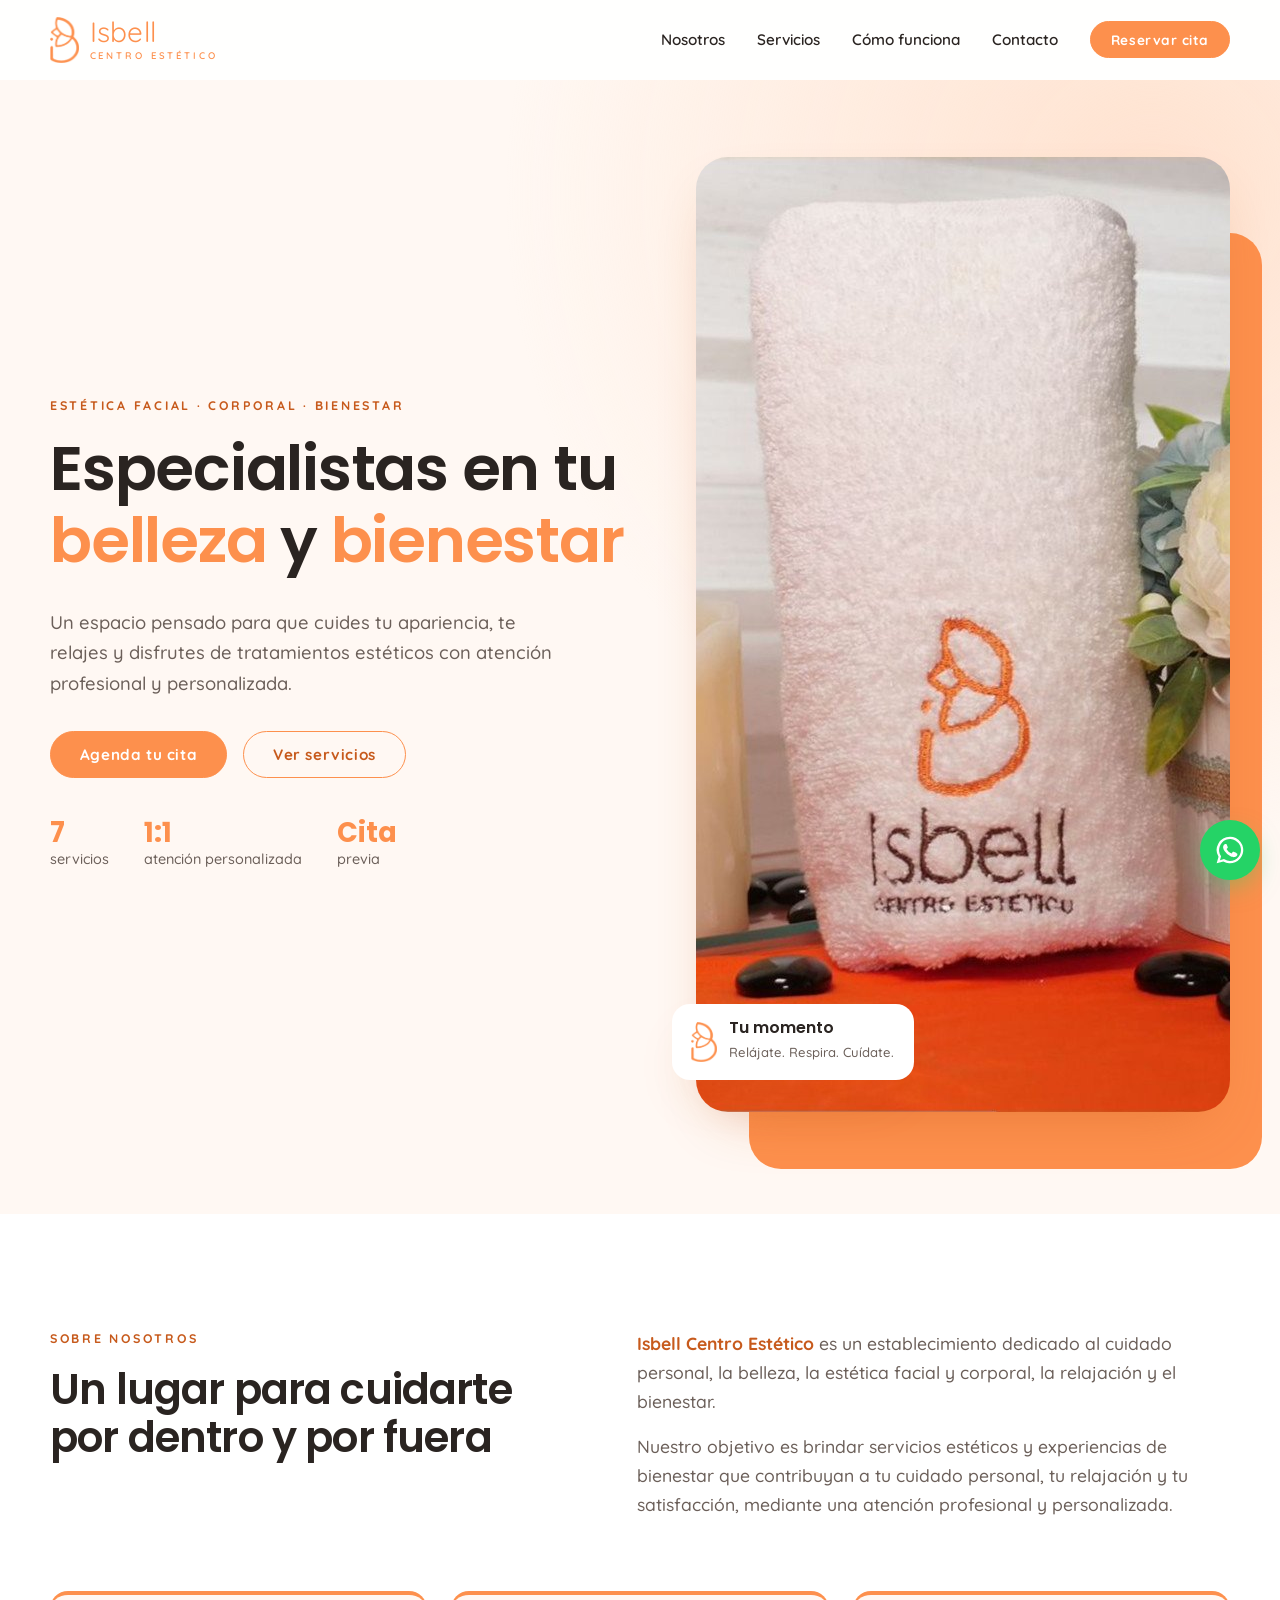
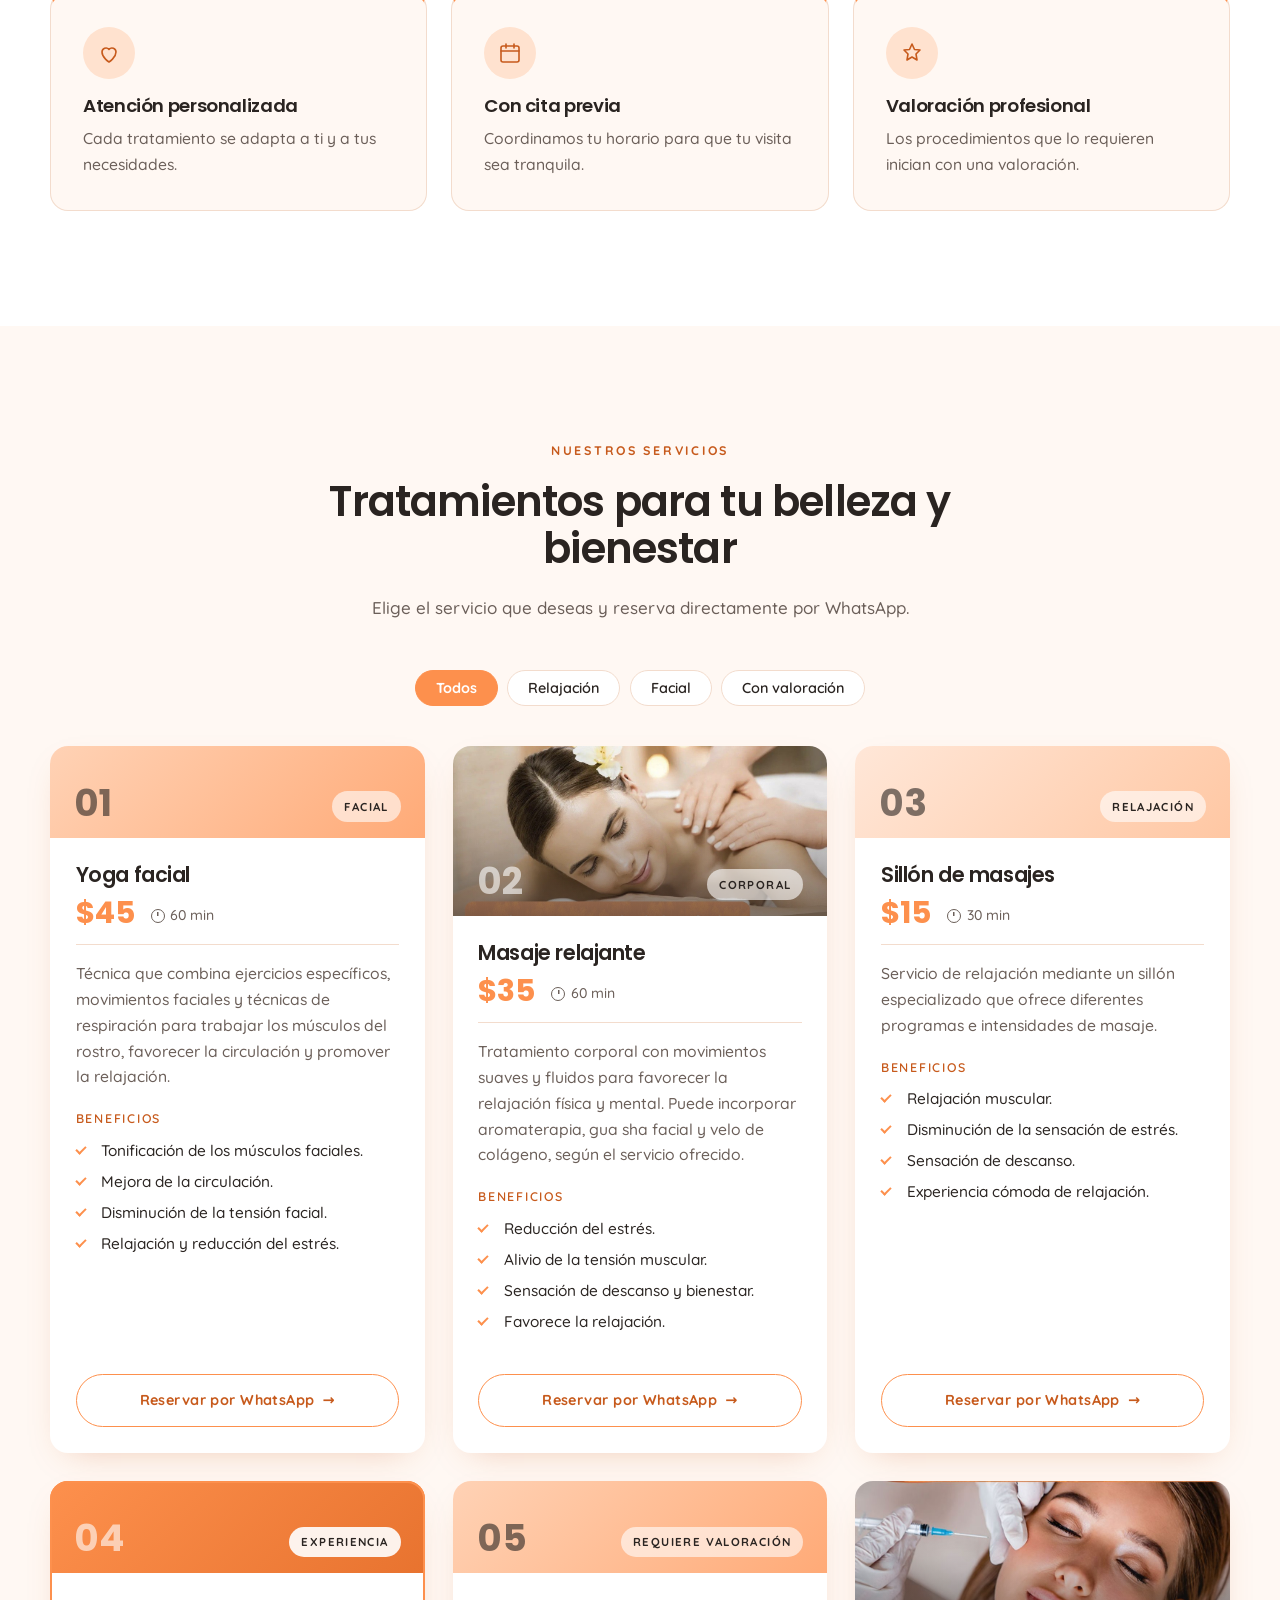
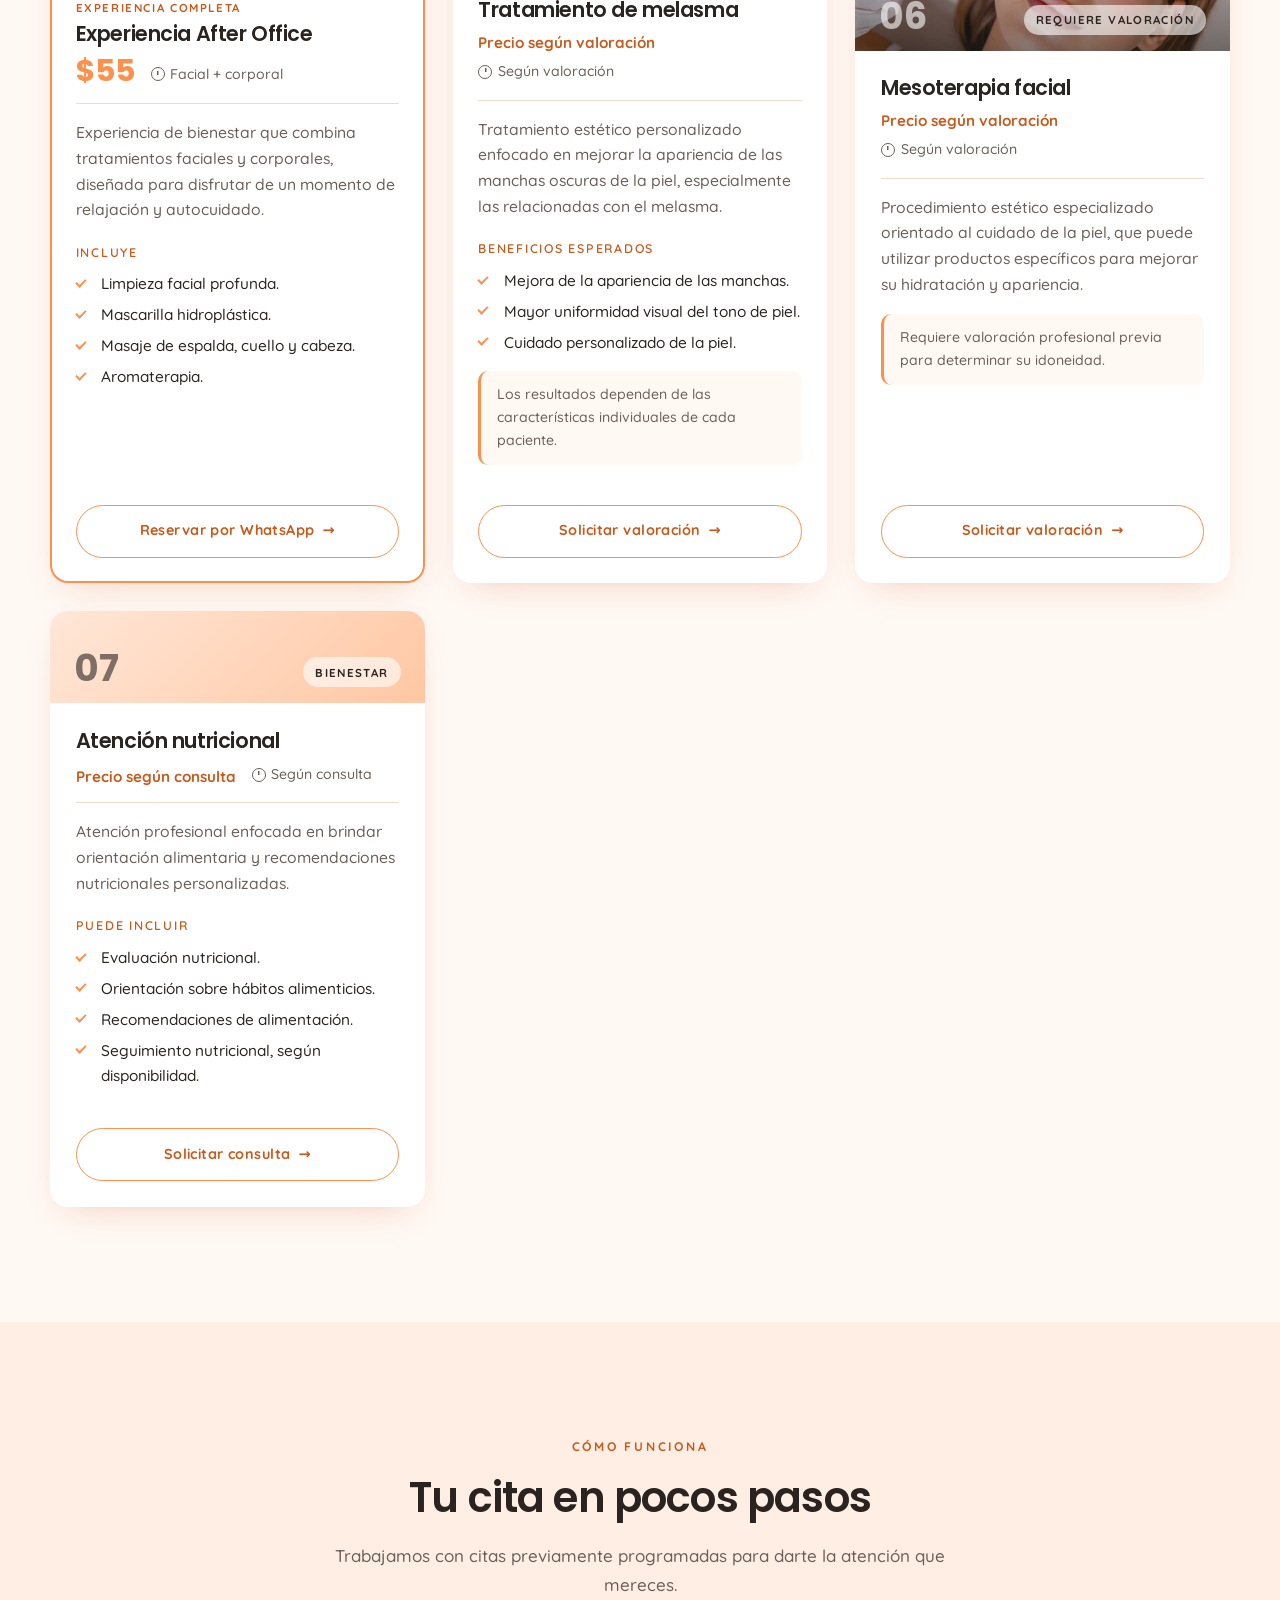
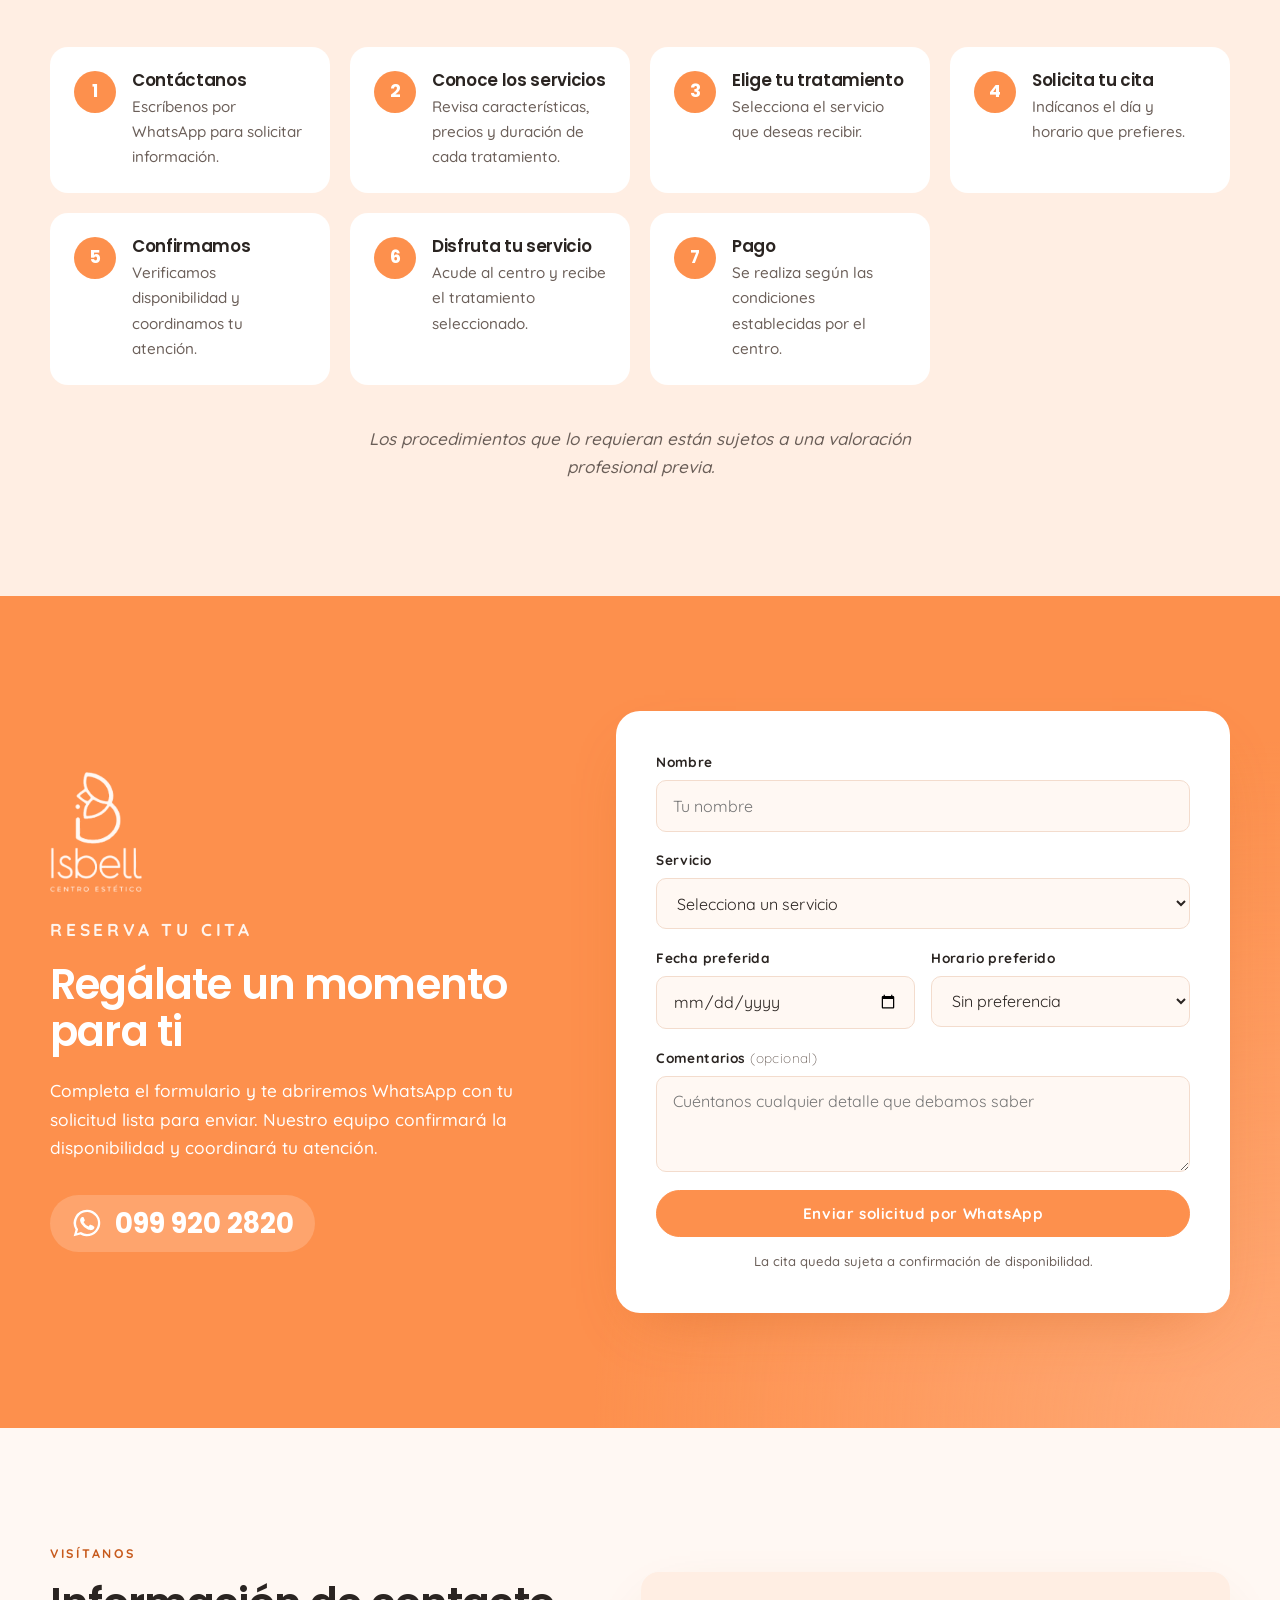
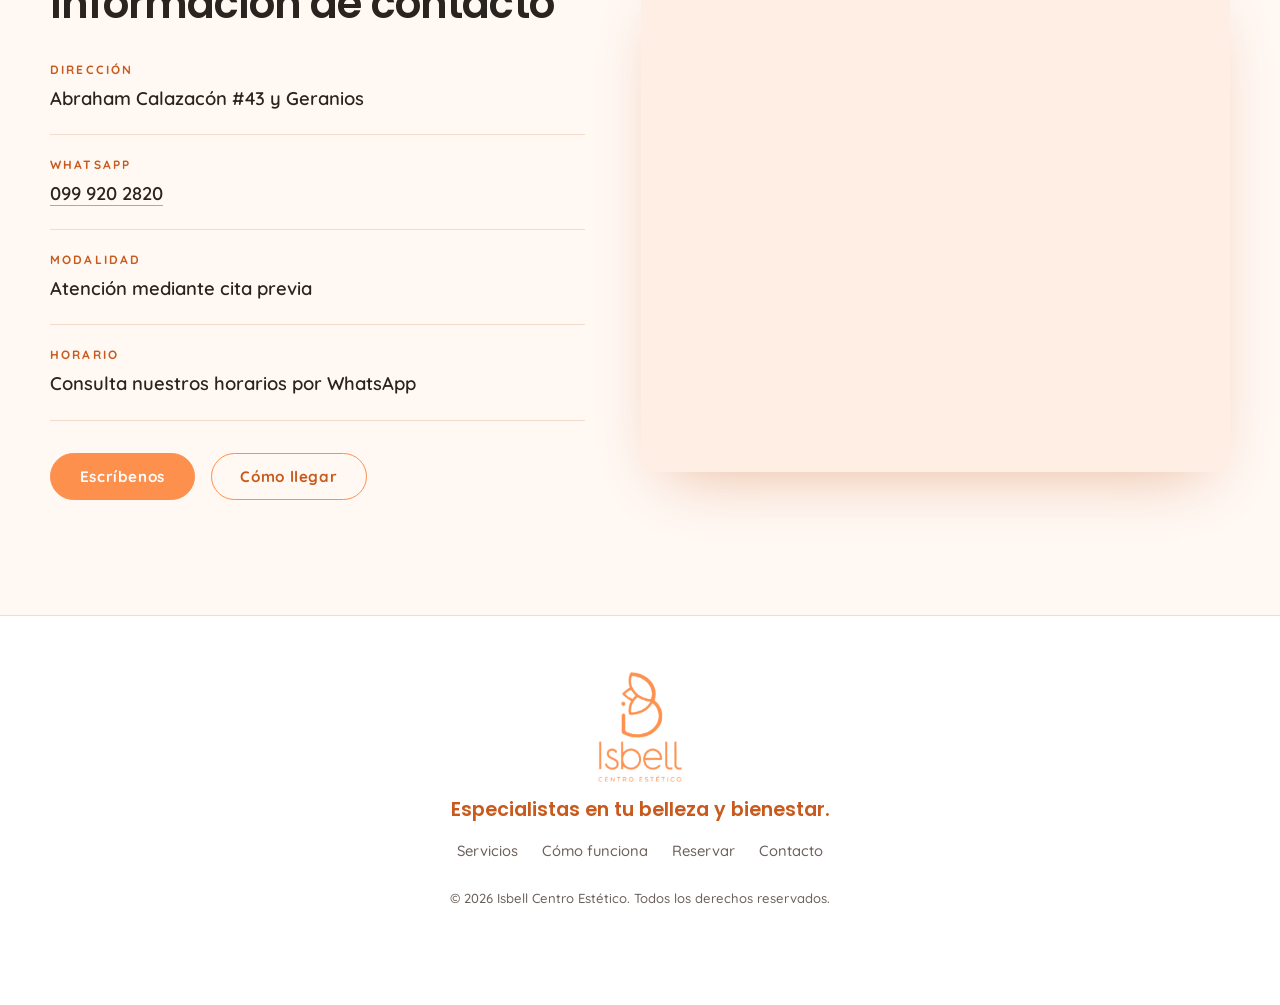
==== commit e7d17b67: "Aplicar identidad visual de Isbell: paleta naranja, logo y fotos del catálogo Co-Authored-By: Claude" ====
--- a/index.html
+++ b/index.html
@@ -5,14 +5,14 @@
   <meta name="viewport" content="width=device-width, initial-scale=1">
   <title>Isbell Centro Estético | Belleza y bienestar</title>
   <meta name="description" content="Isbell Centro Estético: yoga facial, masajes relajantes, experiencia After Office, tratamiento de melasma, mesoterapia facial y atención nutricional. Atención personalizada con cita previa.">
-  <meta name="theme-color" content="#f7f1ec">
+  <meta name="theme-color" content="#fd904d">
   <meta property="og:title" content="Isbell Centro Estético">
   <meta property="og:description" content="Especialistas en tu belleza y bienestar. Reserva tu cita por WhatsApp.">
   <meta property="og:type" content="website">
-  <link rel="icon" href="data:image/svg+xml,%3Csvg xmlns='http://www.w3.org/2000/svg' viewBox='0 0 64 64'%3E%3Crect width='64' height='64' rx='32' fill='%23b0796a'/%3E%3Ctext x='50%25' y='56%25' text-anchor='middle' dominant-baseline='middle' font-family='Georgia,serif' font-size='38' fill='%23fff'%3EI%3C/text%3E%3C/svg%3E">
+  <link rel="icon" type="image/png" href="img/isotipo.png">
   <link rel="preconnect" href="https://fonts.googleapis.com">
   <link rel="preconnect" href="https://fonts.gstatic.com" crossorigin>
-  <link href="https://fonts.googleapis.com/css2?family=Cormorant+Garamond:ital,wght@0,500;0,600;1,500&family=Jost:wght@300;400;500;600&display=swap" rel="stylesheet">
+  <link href="https://fonts.googleapis.com/css2?family=Poppins:wght@500;600;700&family=Quicksand:wght@400;500;600;700&display=swap" rel="stylesheet">
   <link rel="stylesheet" href="styles.css">
 </head>
 <body>
@@ -21,7 +21,7 @@
   <header class="header" id="top">
     <div class="container header__inner">
       <a href="#top" class="brand" aria-label="Isbell Centro Estético, inicio">
-        <span class="brand__mark" aria-hidden="true">I</span>
+        <img class="brand__mark" src="img/isotipo.png" alt="" width="121" height="191">
         <span class="brand__text">
           <strong>Isbell</strong>
           <small>Centro Estético</small>
@@ -65,22 +65,11 @@
           </ul>
         </div>
 
-        <div class="hero__art reveal" aria-hidden="true">
-          <div class="orb orb--1"></div>
-          <div class="orb orb--2"></div>
-          <div class="hero__card">
-            <svg viewBox="0 0 200 200" class="lotus">
-              <g fill="none" stroke="currentColor" stroke-width="2" stroke-linecap="round" stroke-linejoin="round">
-                <path d="M100 150 C 80 120, 80 80, 100 50 C 120 80, 120 120, 100 150 Z"/>
-                <path d="M100 150 C 70 135, 50 105, 52 72 C 80 85, 98 115, 100 150 Z"/>
-                <path d="M100 150 C 130 135, 150 105, 148 72 C 120 85, 102 115, 100 150 Z"/>
-                <path d="M100 150 C 60 150, 30 130, 20 105 C 55 102, 85 120, 100 150 Z"/>
-                <path d="M100 150 C 140 150, 170 130, 180 105 C 145 102, 115 120, 100 150 Z"/>
-                <path d="M50 165 C 80 158, 120 158, 150 165"/>
-              </g>
-            </svg>
-            <p class="hero__card-title">Tu momento</p>
-            <p class="hero__card-text">Relájate. Respira. Cuídate.</p>
+        <div class="hero__art reveal">
+          <img class="hero__photo" src="img/hero-spa.jpg" alt="Toalla bordada con el logo de Isbell junto a una vela, flores y piedras de masaje" width="1414" height="955">
+          <div class="hero__badge" aria-hidden="true">
+            <img src="img/isotipo.png" alt="">
+            <div><strong>Tu momento</strong><span>Relájate. Respira. Cuídate.</span></div>
           </div>
         </div>
       </div>
@@ -175,7 +164,7 @@
 
           <!-- 2. Masaje relajante -->
           <article class="card reveal" data-cat="relajacion">
-            <div class="card__top card__top--sage">
+            <div class="card__top card__top--photo" style="background-image:url('img/masaje.jpg')">
               <span class="card__num">02</span>
               <span class="card__tag">Corporal</span>
             </div>
@@ -272,7 +261,7 @@
 
           <!-- 6. Mesoterapia -->
           <article class="card reveal" data-cat="facial valoracion">
-            <div class="card__top card__top--sage">
+            <div class="card__top card__top--photo" style="background-image:url('img/facial.jpg'); background-position: 60% 40%">
               <span class="card__num">06</span>
               <span class="card__tag">Requiere valoración</span>
             </div>
@@ -345,6 +334,7 @@
     <section class="section booking" id="reservar">
       <div class="container booking__grid">
         <div class="booking__intro reveal">
+          <img class="booking__logo" src="img/logo-blanco.png" alt="Isbell Centro Estético" width="245" height="319">
           <p class="eyebrow eyebrow--light">Reserva tu cita</p>
           <h2>Regálate un momento para ti</h2>
           <p>
@@ -448,13 +438,7 @@
   <!-- ============ FOOTER ============ -->
   <footer class="footer">
     <div class="container footer__inner">
-      <div class="brand brand--footer">
-        <span class="brand__mark" aria-hidden="true">I</span>
-        <span class="brand__text">
-          <strong>Isbell</strong>
-          <small>Centro Estético</small>
-        </span>
-      </div>
+      <img class="footer__logo" src="img/logo.png" alt="Isbell Centro Estético" width="245" height="319">
       <p class="footer__tagline">Especialistas en tu belleza y bienestar.</p>
       <nav class="footer__nav" aria-label="Pie de página">
         <a href="#servicios">Servicios</a>
--- a/styles.css
+++ b/styles.css
@@ -3,32 +3,33 @@
    ========================================================== */
 
 :root {
-  --bg: #f7f1ec;
-  --bg-alt: #efe5dd;
-  --surface: #fffaf6;
-  --ink: #3b2d29;
-  --ink-soft: #6e5c55;
-  --line: #e2d4c9;
-
-  --rose: #b0796a;
-  --rose-dark: #8f5c4f;
-  --rose-tint: #f0d9d0;
-  --sage: #8a9a82;
-  --sage-tint: #dde3d6;
-  --sand: #d8bfa6;
-  --sand-tint: #f1e3d4;
-  --deep: #4a3631;
+  /* Paleta de marca Isbell (tomada del logo y el catálogo) */
+  --bg: #fff8f3;
+  --bg-alt: #ffeee3;
+  --surface: #ffffff;
+  --ink: #2a2421;
+  --ink-soft: #6b5f59;
+  --line: #f3dccd;
+
+  --rose: #fd904d;        /* naranja Isbell */
+  --rose-dark: #c75a1c;   /* naranja oscuro para texto y hover */
+  --rose-tint: #ffe2cf;
+  --sage: #ffaa77;        /* durazno del catálogo */
+  --sage-tint: #fff0e6;
+  --sand: #ffc7a3;
+  --sand-tint: #fff4ec;
+  --deep: #e8732f;
 
   --wa: #25d366;
 
   --radius: 18px;
   --radius-sm: 10px;
-  --shadow: 0 12px 34px -18px rgba(74, 54, 49, .35);
-  --shadow-lg: 0 24px 60px -28px rgba(74, 54, 49, .45);
-
-  --serif: "Cormorant Garamond", Georgia, "Times New Roman", serif;
-  --sans: "Jost", system-ui, -apple-system, "Segoe UI", sans-serif;
-  --header-h: 76px;
+  --shadow: 0 12px 34px -18px rgba(199, 90, 28, .35);
+  --shadow-lg: 0 24px 60px -28px rgba(199, 90, 28, .45);
+
+  --serif: "Poppins", system-ui, -apple-system, "Segoe UI", sans-serif;
+  --sans: "Quicksand", system-ui, -apple-system, "Segoe UI", sans-serif;
+  --header-h: 80px;
 }
 
 *, *::before, *::after { box-sizing: border-box; }
@@ -38,7 +39,7 @@
 body {
   margin: 0;
   font-family: var(--sans);
-  font-weight: 300;
+  font-weight: 500;
   font-size: 1.0625rem;
   line-height: 1.65;
   color: var(--ink);
@@ -55,11 +56,11 @@
   font-weight: 600;
   line-height: 1.15;
   margin: 0 0 .5em;
-  letter-spacing: -.01em;
-}
-h1 { font-size: clamp(2.6rem, 6vw, 4.4rem); }
-h2 { font-size: clamp(2rem, 4vw, 3rem); }
-h3 { font-size: 1.6rem; }
+  letter-spacing: -.02em;
+}
+h1 { font-size: clamp(2.3rem, 5.2vw, 3.9rem); }
+h2 { font-size: clamp(1.8rem, 3.6vw, 2.6rem); }
+h3 { font-size: 1.3rem; }
 h4 {
   font-family: var(--sans);
   font-weight: 600;
@@ -70,7 +71,7 @@
   margin: 1.2rem 0 .5rem;
 }
 p { margin: 0 0 1rem; }
-em { font-style: italic; color: var(--rose); }
+em { font-style: normal; color: var(--rose); }
 
 .container {
   width: min(1180px, 100% - 2.5rem);
@@ -87,10 +88,11 @@
   font-weight: 500;
   letter-spacing: .22em;
   text-transform: uppercase;
-  color: var(--rose);
+  font-weight: 700;
+  color: var(--rose-dark);
   margin-bottom: 1rem;
 }
-.eyebrow--light { color: var(--rose-tint); }
+.eyebrow--light { color: #fff; opacity: .9; }
 
 /* ---------- Buttons ---------- */
 .btn {
@@ -103,7 +105,7 @@
   border-radius: 999px;
   background: var(--rose);
   color: #fff;
-  font: 500 .95rem/1 var(--sans);
+  font: 700 .95rem/1 var(--sans);
   letter-spacing: .04em;
   text-decoration: none;
   cursor: pointer;
@@ -111,7 +113,7 @@
 }
 .btn:hover { background: var(--rose-dark); border-color: var(--rose-dark); transform: translateY(-2px); box-shadow: var(--shadow); }
 .btn:focus-visible, .chip:focus-visible, .card__cta:focus-visible, .nav a:focus-visible {
-  outline: 2px solid var(--rose-dark);
+  outline: 2px solid var(--ink);
   outline-offset: 3px;
 }
 .btn--ghost { background: transparent; color: var(--rose-dark); }
@@ -125,7 +127,7 @@
   top: 0;
   z-index: 50;
   height: var(--header-h);
-  background: rgba(247, 241, 236, .85);
+  background: rgba(255, 255, 255, .9);
   backdrop-filter: blur(12px);
   -webkit-backdrop-filter: blur(12px);
   border-bottom: 1px solid transparent;
@@ -134,24 +136,17 @@
 .header.is-scrolled { border-color: var(--line); box-shadow: 0 6px 24px -20px rgba(74,54,49,.5); }
 .header__inner { height: 100%; display: flex; align-items: center; justify-content: space-between; }
 
-.brand { display: flex; align-items: center; gap: .7rem; text-decoration: none; }
-.brand__mark {
-  display: grid; place-items: center;
-  width: 44px; height: 44px;
-  border-radius: 50%;
-  background: var(--rose);
-  color: #fff;
-  font: 600 1.6rem/1 var(--serif);
-}
-.brand__text { display: flex; flex-direction: column; line-height: 1; }
-.brand__text strong { font: 600 1.55rem/1 var(--serif); letter-spacing: .02em; }
-.brand__text small { font-size: .68rem; letter-spacing: .24em; text-transform: uppercase; color: var(--ink-soft); margin-top: .25rem; }
+.brand { display: flex; align-items: center; gap: .65rem; text-decoration: none; }
+.brand__mark { height: 46px; width: auto; }
+.brand__text { display: flex; flex-direction: column; line-height: 1; color: var(--rose); }
+.brand__text strong { font: 400 1.75rem/1 var(--sans); letter-spacing: .01em; }
+.brand__text small { font-size: .6rem; font-weight: 600; letter-spacing: .3em; text-transform: uppercase; margin-top: .3rem; }
 
 .nav { display: flex; align-items: center; gap: 2rem; }
 .nav a:not(.btn) {
   text-decoration: none;
   font-size: .95rem;
-  font-weight: 400;
+  font-weight: 600;
   position: relative;
 }
 .nav a:not(.btn)::after {
@@ -176,34 +171,36 @@
 .hero {
   position: relative;
   overflow: hidden;
-  padding: clamp(3rem, 7vw, 6rem) 0 clamp(4rem, 8vw, 7rem);
+  padding: clamp(3rem, 6vw, 5.5rem) 0 clamp(4rem, 8vw, 7rem);
   background:
-    radial-gradient(circle at 85% 20%, var(--rose-tint) 0, transparent 45%),
-    radial-gradient(circle at 10% 90%, var(--sage-tint) 0, transparent 40%),
+    radial-gradient(circle at 90% 10%, var(--rose-tint) 0, transparent 42%),
     var(--bg);
 }
-.hero__inner { display: grid; grid-template-columns: 1.15fr .85fr; gap: 3rem; align-items: center; }
+.hero__inner { display: grid; grid-template-columns: 1.05fr .95fr; gap: 3.5rem; align-items: center; }
 .hero__lead { font-size: 1.15rem; color: var(--ink-soft); max-width: 520px; }
 .hero__actions { display: flex; flex-wrap: wrap; gap: 1rem; margin: 2rem 0 2.5rem; }
 .hero__facts { display: flex; flex-wrap: wrap; gap: 2.2rem; list-style: none; padding: 0; margin: 0; color: var(--ink-soft); font-size: .9rem; }
-.hero__facts strong { display: block; font: 600 1.9rem/1.1 var(--serif); color: var(--ink); }
-
-.hero__art { position: relative; aspect-ratio: 1; max-width: 460px; justify-self: center; width: 100%; }
-.orb { position: absolute; border-radius: 50%; filter: blur(2px); }
-.orb--1 { inset: 4% 6% 10% 4%; background: linear-gradient(145deg, var(--rose-tint), var(--sand)); animation: float 9s ease-in-out infinite; }
-.orb--2 { width: 38%; height: 38%; right: 0; bottom: 4%; background: linear-gradient(145deg, var(--sage-tint), var(--sage)); opacity: .85; animation: float 11s ease-in-out infinite reverse; }
-.hero__card {
-  position: absolute; inset: 18% 16% 22% 14%;
-  border-radius: 50% 50% 46% 54% / 55% 48% 52% 45%;
-  background: rgba(255, 250, 246, .78);
-  backdrop-filter: blur(6px);
-  box-shadow: var(--shadow-lg);
-  display: flex; flex-direction: column; align-items: center; justify-content: center;
-  text-align: center; padding: 1.5rem;
-}
-.lotus { width: 46%; color: var(--rose); margin-bottom: .6rem; }
-.hero__card-title { font: 600 1.7rem/1 var(--serif); margin: 0 0 .3rem; }
-.hero__card-text { font-size: .9rem; color: var(--ink-soft); margin: 0; letter-spacing: .04em; }
+.hero__facts strong { display: block; font: 700 1.7rem/1.1 var(--serif); color: var(--rose); }
+
+.hero__art { position: relative; width: 100%; max-width: 540px; justify-self: center; }
+.hero__art::before {
+  content: ""; position: absolute; inset: 8% -6% -6% 10%;
+  border-radius: 32px; background: var(--rose);
+}
+.hero__photo {
+  position: relative; width: 100%; aspect-ratio: 4 / 4.2; object-fit: cover; object-position: 40% center;
+  border-radius: 32px; box-shadow: var(--shadow-lg);
+}
+.hero__badge {
+  position: absolute; left: -1.5rem; bottom: 2rem;
+  display: flex; align-items: center; gap: .8rem;
+  padding: .9rem 1.2rem; border-radius: 18px;
+  background: #fff; box-shadow: var(--shadow-lg);
+  animation: float 7s ease-in-out infinite;
+}
+.hero__badge img { height: 40px; width: auto; }
+.hero__badge strong { display: block; font: 600 1rem/1.2 var(--serif); }
+.hero__badge span { font-size: .82rem; color: var(--ink-soft); }
 
 @keyframes float {
   0%, 100% { transform: translate(0, 0); }
@@ -214,11 +211,11 @@
 .about { background: var(--surface); }
 .about__grid { display: grid; grid-template-columns: 1fr 1.1fr; gap: 3rem; align-items: start; }
 .about__text p { color: var(--ink-soft); font-size: 1.1rem; }
-.about__text strong { color: var(--ink); font-weight: 500; }
+.about__text strong { color: var(--rose-dark); font-weight: 700; }
 
 .pillars { display: grid; grid-template-columns: repeat(3, 1fr); gap: 1.5rem; margin-top: 3.5rem; }
-.pillar { padding: 2rem; border: 1px solid var(--line); border-radius: var(--radius); background: var(--bg); }
-.pillar h3 { font-size: 1.4rem; margin-top: 1rem; }
+.pillar { padding: 2rem; border: 1px solid var(--line); border-radius: var(--radius); background: var(--bg); border-top: 4px solid var(--rose); }
+.pillar h3 { font-size: 1.15rem; margin-top: 1rem; }
 .pillar p { margin: 0; color: var(--ink-soft); font-size: .98rem; }
 .pillar__icon { display: grid; place-items: center; width: 52px; height: 52px; border-radius: 50%; background: var(--rose-tint); }
 .pillar__icon svg { width: 24px; height: 24px; fill: none; stroke: var(--rose-dark); stroke-width: 1.6; stroke-linecap: round; stroke-linejoin: round; }
@@ -231,12 +228,12 @@
   border-radius: 999px;
   background: var(--surface);
   color: var(--ink);
-  font: 400 .9rem/1 var(--sans);
+  font: 600 .9rem/1 var(--sans);
   cursor: pointer;
   transition: background .2s, color .2s, border-color .2s;
 }
 .chip:hover { border-color: var(--rose); }
-.chip.is-active { background: var(--ink); border-color: var(--ink); color: #fff; }
+.chip.is-active { background: var(--rose); border-color: var(--rose); color: #fff; font-weight: 700; }
 
 .cards { display: grid; grid-template-columns: repeat(auto-fill, minmax(320px, 1fr)); gap: 1.75rem; }
 
@@ -252,23 +249,26 @@
 .card.is-hidden { display: none; }
 
 .card__top { display: flex; justify-content: space-between; align-items: flex-end; height: 92px; padding: 1rem 1.5rem; }
-.card__top--rose { background: linear-gradient(135deg, var(--rose-tint), #e7c3b6); }
-.card__top--sage { background: linear-gradient(135deg, var(--sage-tint), #c4cfbc); }
-.card__top--sand { background: linear-gradient(135deg, var(--sand-tint), var(--sand)); }
-.card__top--deep { background: linear-gradient(135deg, var(--deep), var(--rose-dark)); color: #fff; }
-.card__num { font: 500 2.6rem/1 var(--serif); opacity: .55; }
+.card__top--rose { background: linear-gradient(135deg, #ffd2b5, var(--sage)); }
+.card__top--sage { background: linear-gradient(135deg, var(--sand-tint), #ffd6bd); }
+.card__top--sand { background: linear-gradient(135deg, #ffe7d8, var(--sand)); }
+.card__top--deep { background: linear-gradient(135deg, var(--rose), var(--deep)); color: #fff; }
+.card__top--photo { height: 170px; position: relative; color: #fff; background-size: cover; background-position: center; }
+.card__top--photo::before { content: ""; position: absolute; inset: 0; background: linear-gradient(180deg, rgba(42,36,33,0) 30%, rgba(42,36,33,.55)); }
+.card__top--photo > * { position: relative; }
+.card__num { font: 700 2.3rem/1 var(--serif); opacity: .6; }
 .card__tag {
-  font-size: .72rem; font-weight: 500; letter-spacing: .12em; text-transform: uppercase;
+  font-size: .72rem; font-weight: 700; color: var(--ink); letter-spacing: .12em; text-transform: uppercase;
   padding: .35rem .75rem; border-radius: 999px; background: rgba(255,255,255,.6);
 }
-.card__top--deep .card__tag { background: rgba(255,255,255,.18); }
+.card__top--deep .card__tag { background: rgba(255,255,255,.9); }
 
 .card__body { flex: 1; padding: 1.6rem 1.6rem .5rem; }
 .card__body > p { color: var(--ink-soft); font-size: .98rem; }
-.card__ribbon { font-size: .72rem !important; letter-spacing: .14em; text-transform: uppercase; color: var(--rose) !important; font-weight: 500; margin-bottom: .3rem; }
+.card__ribbon { font-size: .72rem !important; letter-spacing: .14em; text-transform: uppercase; color: var(--rose-dark) !important; font-weight: 700; margin-bottom: .3rem; }
 .card__meta { display: flex; flex-wrap: wrap; align-items: baseline; gap: .5rem 1rem; padding-bottom: 1rem; margin-bottom: 1rem; border-bottom: 1px solid var(--line); }
-.price { font: 600 2rem/1 var(--serif); color: var(--rose-dark); }
-.price--soft { font: 500 .95rem/1.3 var(--sans); }
+.price { font: 700 1.9rem/1 var(--serif); color: var(--rose); }
+.price--soft { font: 700 .95rem/1.3 var(--sans); color: var(--rose-dark); }
 .duration { display: inline-flex; align-items: center; gap: .35rem; font-size: .88rem; color: var(--ink-soft); }
 .duration::before {
   content: ""; width: 14px; height: 14px; border-radius: 50%;
@@ -281,7 +281,7 @@
 .checklist li::before {
   content: ""; position: absolute; left: 0; top: .5em;
   width: 10px; height: 6px;
-  border-left: 1.5px solid var(--sage); border-bottom: 1.5px solid var(--sage);
+  border-left: 2px solid var(--rose); border-bottom: 2px solid var(--rose);
   transform: rotate(-45deg);
 }
 .note {
@@ -289,7 +289,7 @@
   padding: .75rem 1rem;
   border-radius: var(--radius-sm);
   background: var(--bg);
-  border-left: 3px solid var(--sand);
+  border-left: 3px solid var(--rose);
 }
 
 .card__cta {
@@ -297,13 +297,14 @@
   display: flex; align-items: center; justify-content: center; gap: .5rem;
   padding: .85rem 1rem;
   border-radius: 999px;
-  border: 1.5px solid var(--ink);
+  border: 1.5px solid var(--rose);
+  color: var(--rose-dark);
   text-decoration: none;
-  font-size: .9rem; font-weight: 500; letter-spacing: .03em;
+  font-size: .9rem; font-weight: 700; letter-spacing: .03em;
   transition: background .25s, color .25s;
 }
 .card__cta::after { content: "→"; transition: transform .25s; }
-.card__cta:hover { background: var(--ink); color: #fff; }
+.card__cta:hover { background: var(--rose); color: #fff; }
 .card__cta:hover::after { transform: translateX(4px); }
 
 .card--featured { outline: 2px solid var(--rose); outline-offset: -2px; }
@@ -324,26 +325,29 @@
   flex: none; display: grid; place-items: center;
   width: 42px; height: 42px; border-radius: 50%;
   background: var(--rose); color: #fff;
-  font: 600 1.25rem/1 var(--serif);
-}
-.timeline h3 { font-size: 1.3rem; margin-bottom: .25rem; }
+  font: 700 1.1rem/1 var(--serif);
+}
+.timeline h3 { font-size: 1.05rem; margin-bottom: .25rem; }
 .timeline p { margin: 0; font-size: .95rem; color: var(--ink-soft); }
 .steps__note { text-align: center; margin: 2.5rem auto 0; max-width: 560px; font-style: italic; color: var(--ink-soft); }
 
 /* ---------- Booking ---------- */
 .booking {
+  position: relative; overflow: hidden;
   background:
-    radial-gradient(circle at 0% 0%, rgba(176,121,106,.35), transparent 50%),
-    var(--deep);
-  color: #f8ede7;
+    radial-gradient(circle at 100% 100%, var(--sage) 0, transparent 45%),
+    var(--rose);
+  color: #fff;
 }
 .booking__grid { display: grid; grid-template-columns: .9fr 1.1fr; gap: 4rem; align-items: center; }
-.booking__intro p { color: #dcc9c1; font-size: 1.08rem; }
+.booking__intro p { color: #fff; font-size: 1.08rem; }
+.booking__logo { height: 120px; width: auto; margin-bottom: 1.5rem; opacity: .95; }
 .booking__phone {
   display: inline-flex; align-items: center; gap: .75rem; margin-top: 1rem;
-  font: 600 1.8rem/1 var(--serif); text-decoration: none; color: #fff;
-}
-.booking__phone svg { width: 36px; height: 36px; fill: var(--wa); }
+  font: 700 1.7rem/1 var(--serif); text-decoration: none; color: #fff;
+  padding: .8rem 1.3rem; border-radius: 999px; background: rgba(255,255,255,.18);
+}
+.booking__phone svg { width: 32px; height: 32px; fill: #fff; }
 
 .form {
   background: var(--surface); color: var(--ink);
@@ -353,7 +357,7 @@
 }
 .field { display: flex; flex-direction: column; gap: .4rem; margin-bottom: 1.1rem; }
 .field-row { display: grid; grid-template-columns: 1fr 1fr; gap: 1rem; }
-.field label { font-size: .85rem; font-weight: 500; letter-spacing: .03em; }
+.field label { font-size: .85rem; font-weight: 700; letter-spacing: .03em; }
 .optional { font-weight: 300; color: var(--ink-soft); }
 .field input, .field select, .field textarea {
   width: 100%;
@@ -367,7 +371,7 @@
 }
 .field textarea { resize: vertical; }
 .field input:focus, .field select:focus, .field textarea:focus {
-  outline: none; border-color: var(--rose); box-shadow: 0 0 0 3px rgba(176,121,106,.18);
+  outline: none; border-color: var(--rose); box-shadow: 0 0 0 3px rgba(253,144,77,.22);
 }
 .field .is-invalid { border-color: #c0483a; }
 .form__error { color: #b23a2c; font-size: .9rem; margin-bottom: 1rem; }
@@ -377,8 +381,8 @@
 .contact__grid { display: grid; grid-template-columns: 1fr 1.1fr; gap: 3.5rem; align-items: center; }
 .info { display: grid; gap: 1.25rem; margin: 2rem 0; }
 .info div { padding-bottom: 1.25rem; border-bottom: 1px solid var(--line); }
-.info dt { font-size: .75rem; letter-spacing: .18em; text-transform: uppercase; color: var(--rose); font-weight: 500; }
-.info dd { margin: .25rem 0 0; font-size: 1.15rem; font-weight: 400; }
+.info dt { font-size: .75rem; letter-spacing: .18em; text-transform: uppercase; color: var(--rose-dark); font-weight: 700; }
+.info dd { margin: .25rem 0 0; font-size: 1.15rem; font-weight: 600; }
 .info a { text-decoration: none; border-bottom: 1px solid var(--rose); }
 .contact__actions { display: flex; flex-wrap: wrap; gap: 1rem; }
 .map { border-radius: var(--radius); overflow: hidden; box-shadow: var(--shadow-lg); aspect-ratio: 4 / 3.4; background: var(--bg-alt); }
@@ -387,7 +391,8 @@
 /* ---------- Footer ---------- */
 .footer { background: var(--surface); border-top: 1px solid var(--line); padding: 3.5rem 0 6rem; text-align: center; }
 .footer__inner { display: flex; flex-direction: column; align-items: center; gap: 1rem; }
-.footer__tagline { font: italic 500 1.35rem/1.3 var(--serif); color: var(--rose-dark); margin: 0; }
+.footer__logo { height: 110px; width: auto; }
+.footer__tagline { font: 600 1.2rem/1.3 var(--serif); color: var(--rose-dark); margin: 0; }
 .footer__nav { display: flex; flex-wrap: wrap; justify-content: center; gap: 1.5rem; }
 .footer__nav a { text-decoration: none; font-size: .92rem; color: var(--ink-soft); }
 .footer__nav a:hover { color: var(--rose-dark); }
@@ -413,14 +418,15 @@
 @media (prefers-reduced-motion: reduce) {
   html { scroll-behavior: auto; }
   .reveal { opacity: 1; transform: none; transition: none; }
-  .orb { animation: none; }
+  .hero__badge { animation: none; }
   * { transition-duration: .01ms !important; }
 }
 
 /* ---------- Responsive ---------- */
 @media (max-width: 960px) {
   .hero__inner, .about__grid, .booking__grid, .contact__grid { grid-template-columns: 1fr; }
-  .hero__art { max-width: 380px; order: -1; }
+  .hero__art { max-width: 460px; order: -1; margin-bottom: 1rem; }
+  .hero__badge { left: .75rem; bottom: -1.25rem; }
   .booking__grid { gap: 2.5rem; }
   .pillars { grid-template-columns: 1fr; }
 }
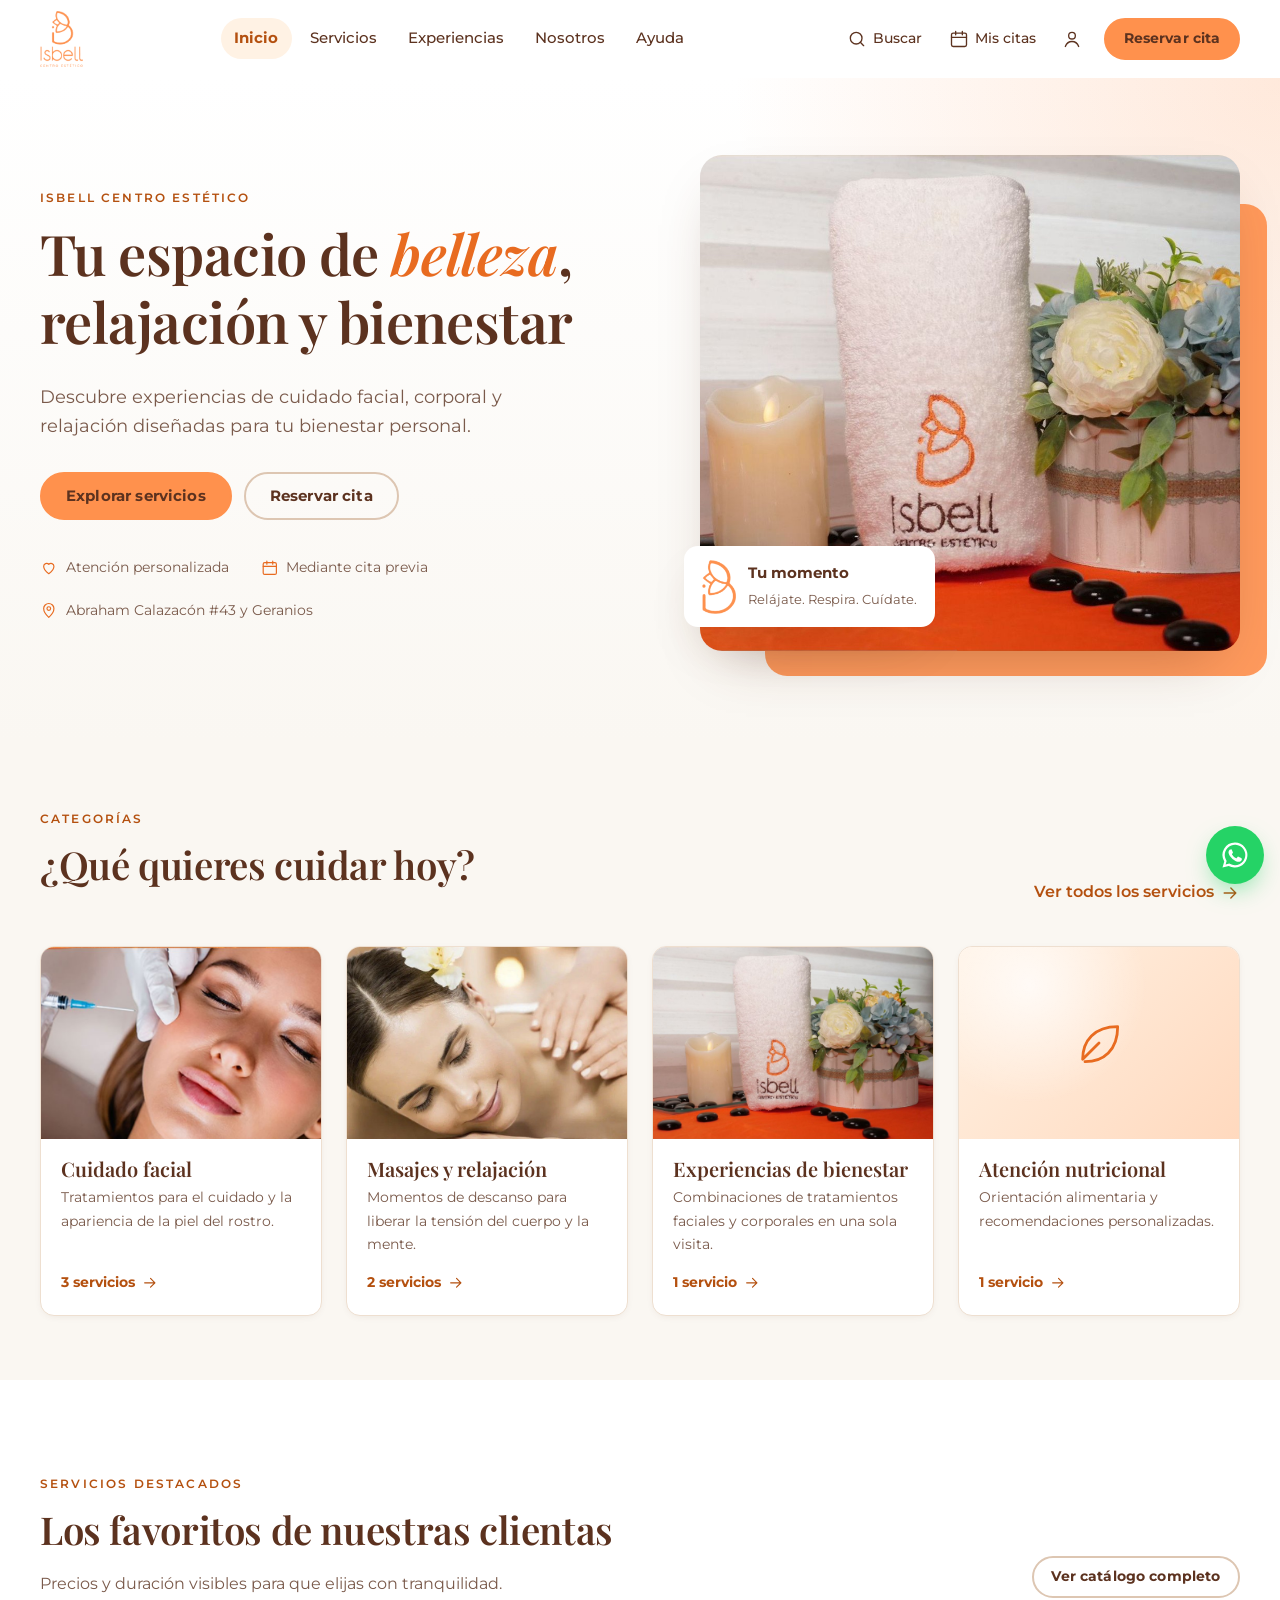
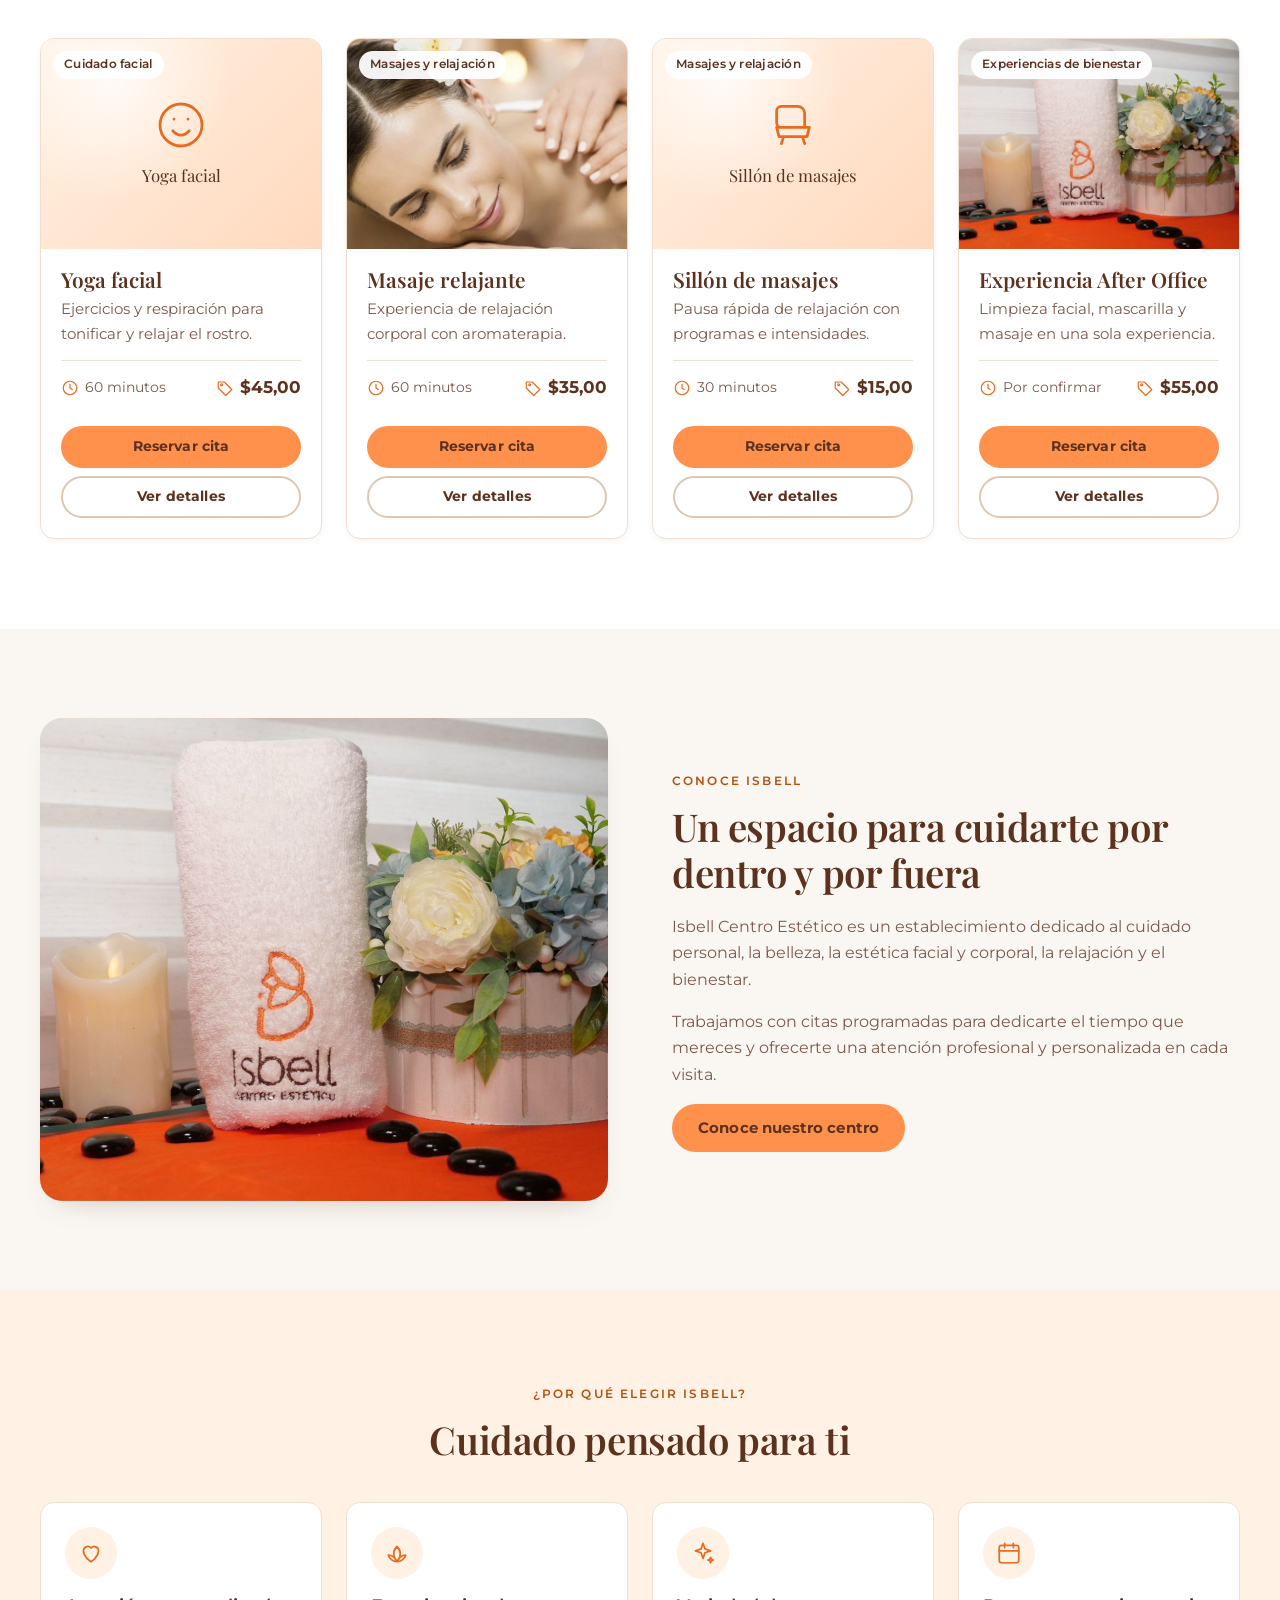
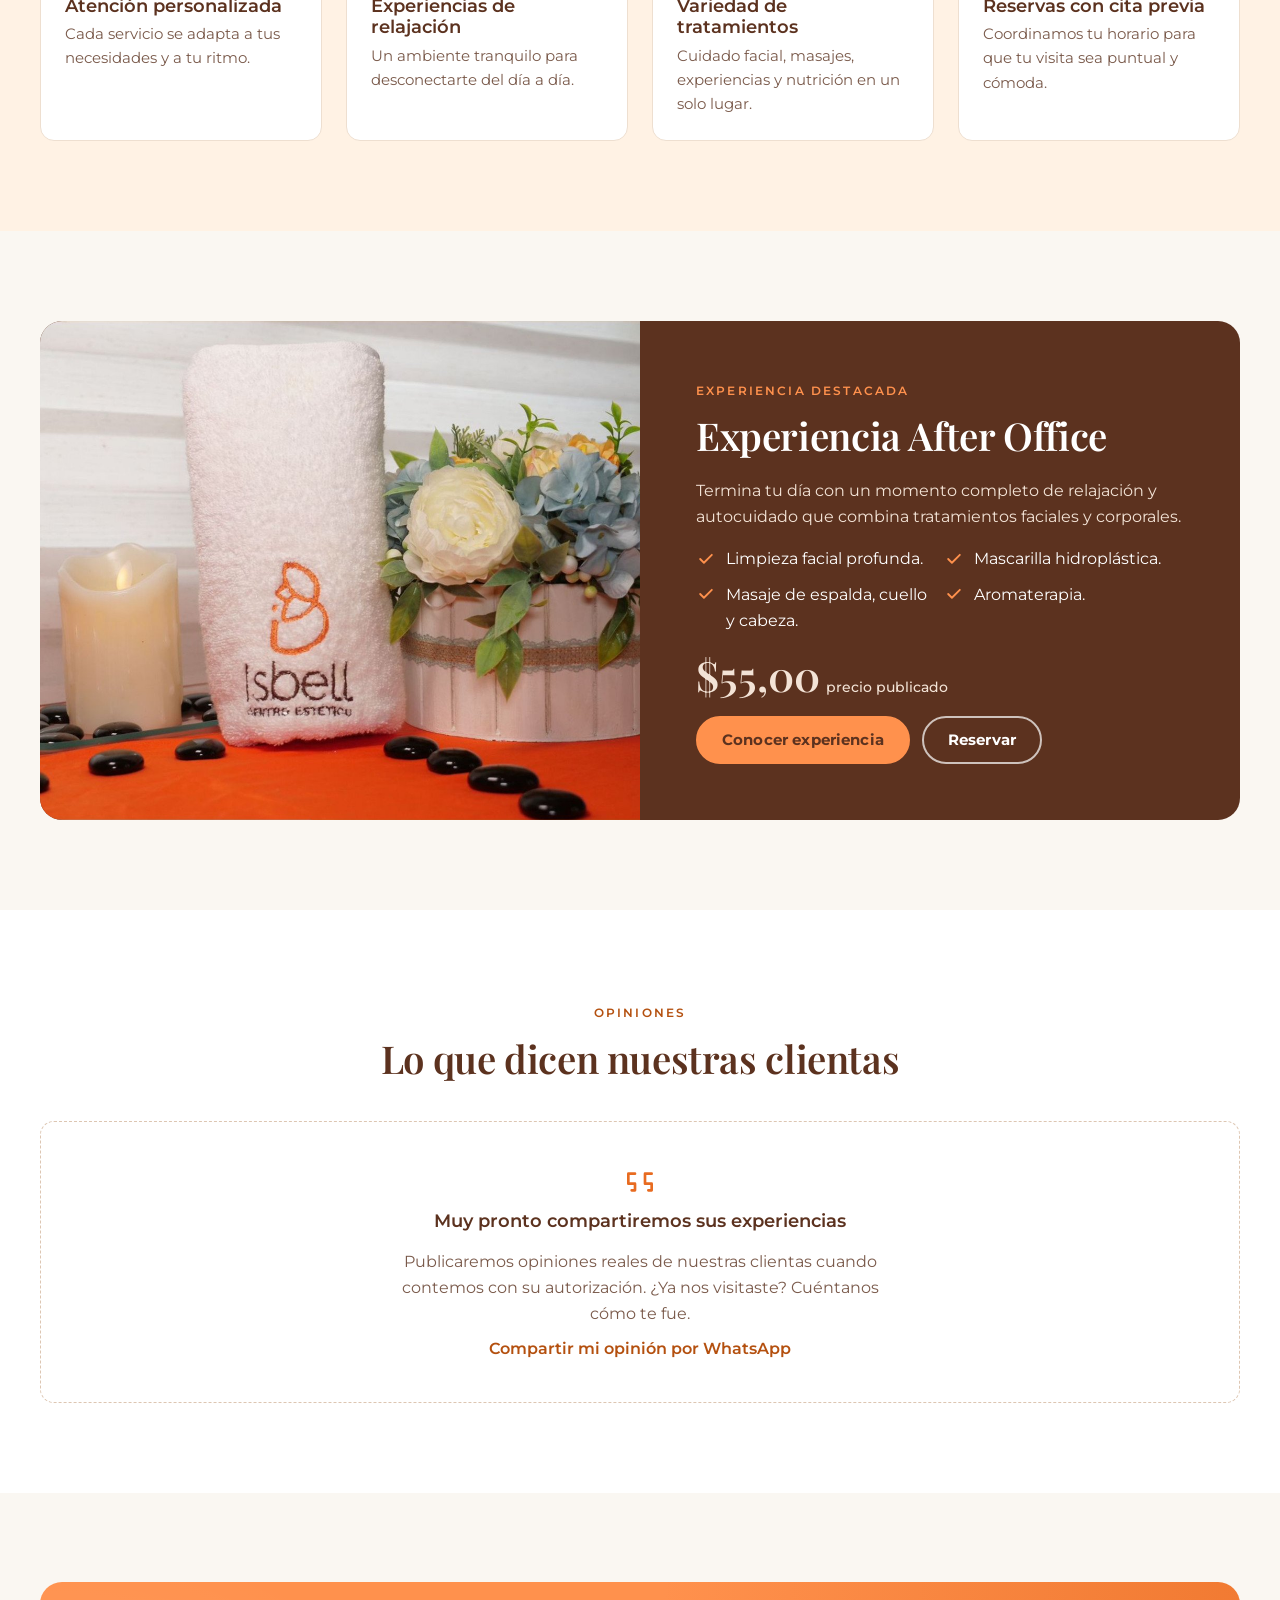
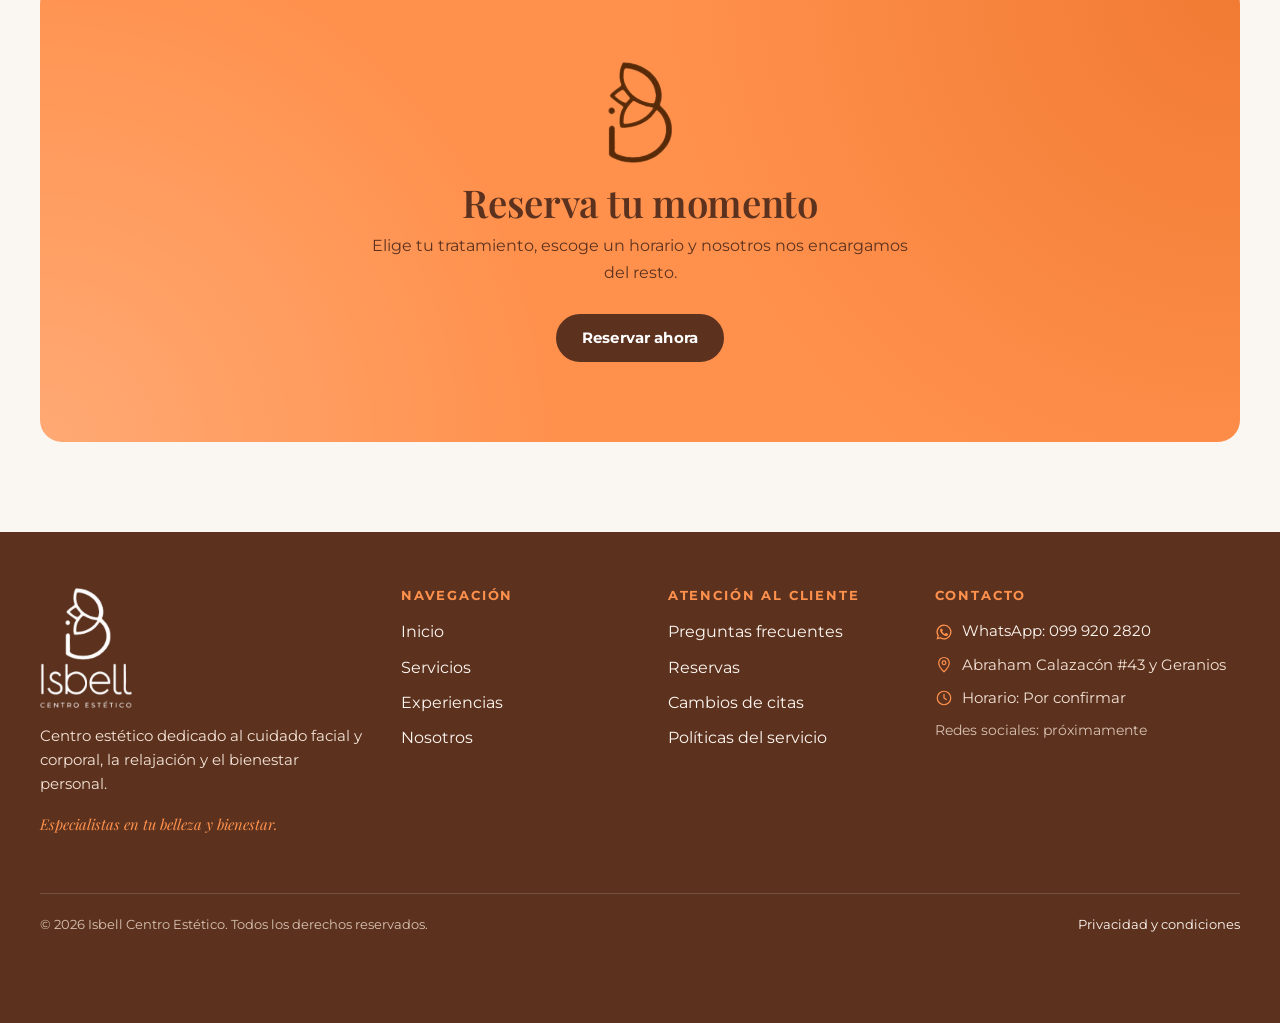
==== commit 274afdd7: "Sitio de 14 páginas según lineamientos visuales: catálogo, búsqueda, agenda, reservas y cuentas Co-A" ====
--- a/index.html
+++ b/index.html
@@ -3,71 +3,40 @@
 <head>
   <meta charset="utf-8">
   <meta name="viewport" content="width=device-width, initial-scale=1">
-  <title>Isbell Centro Estético | Belleza y bienestar</title>
-  <meta name="description" content="Isbell Centro Estético: yoga facial, masajes relajantes, experiencia After Office, tratamiento de melasma, mesoterapia facial y atención nutricional. Atención personalizada con cita previa.">
-  <meta name="theme-color" content="#fd904d">
-  <meta property="og:title" content="Isbell Centro Estético">
-  <meta property="og:description" content="Especialistas en tu belleza y bienestar. Reserva tu cita por WhatsApp.">
-  <meta property="og:type" content="website">
+  <title>Isbell Centro Estético | Belleza, relajación y bienestar</title>
+  <meta name="description" content="Isbell Centro Estético: cuidado facial, masajes, experiencias de bienestar y atención nutricional con atención personalizada y cita previa.">
+  <meta name="theme-color" content="#FF914D">
+  <meta property="og:title" content="Isbell Centro Estético | Belleza, relajación y bienestar">
+  <meta property="og:description" content="Isbell Centro Estético: cuidado facial, masajes, experiencias de bienestar y atención nutricional con atención personalizada y cita previa.">
+  <meta property="og:image" content="img/hero-spa.jpg">
   <link rel="icon" type="image/png" href="img/isotipo.png">
   <link rel="preconnect" href="https://fonts.googleapis.com">
   <link rel="preconnect" href="https://fonts.gstatic.com" crossorigin>
-  <link href="https://fonts.googleapis.com/css2?family=Poppins:wght@500;600;700&family=Quicksand:wght@400;500;600;700&display=swap" rel="stylesheet">
-  <link rel="stylesheet" href="styles.css">
+  <link href="https://fonts.googleapis.com/css2?family=Montserrat:wght@400;500;600;700&family=Playfair+Display:ital,wght@0,500;0,600;1,500&display=swap" rel="stylesheet">
+  <link rel="stylesheet" href="assets/css/styles.css">
 </head>
-<body>
-
-  <!-- ============ HEADER ============ -->
-  <header class="header" id="top">
-    <div class="container header__inner">
-      <a href="#top" class="brand" aria-label="Isbell Centro Estético, inicio">
-        <img class="brand__mark" src="img/isotipo.png" alt="" width="121" height="191">
-        <span class="brand__text">
-          <strong>Isbell</strong>
-          <small>Centro Estético</small>
-        </span>
-      </a>
-
-      <button class="nav-toggle" aria-label="Abrir menú" aria-expanded="false" aria-controls="nav">
-        <span></span><span></span><span></span>
-      </button>
-
-      <nav class="nav" id="nav" aria-label="Principal">
-        <a href="#nosotros">Nosotros</a>
-        <a href="#servicios">Servicios</a>
-        <a href="#como-funciona">Cómo funciona</a>
-        <a href="#contacto">Contacto</a>
-        <a href="#reservar" class="btn btn--small">Reservar cita</a>
-      </nav>
-    </div>
-  </header>
-
-  <main>
-
-    <!-- ============ HERO ============ -->
+<body data-page="inicio">
+  <div id="site-header"></div>
+  <main id="main">
     <section class="hero">
-      <div class="container hero__inner">
-        <div class="hero__content reveal">
-          <p class="eyebrow">Estética facial · corporal · bienestar</p>
-          <h1>Especialistas en tu <em>belleza</em> y <em>bienestar</em></h1>
-          <p class="hero__lead">
-            Un espacio pensado para que cuides tu apariencia, te relajes y disfrutes
-            de tratamientos estéticos con atención profesional y personalizada.
-          </p>
-          <div class="hero__actions">
-            <a href="#reservar" class="btn">Agenda tu cita</a>
-            <a href="#servicios" class="btn btn--ghost">Ver servicios</a>
+      <div class="container hero__grid">
+        <div class="reveal">
+          <span class="eyebrow">Isbell Centro Estético</span>
+          <h1>Tu espacio de <em>belleza</em>, relajación y bienestar</h1>
+          <p class="hero__lead">Descubre experiencias de cuidado facial, corporal y relajación diseñadas para tu bienestar personal.</p>
+          <div class="btn-row">
+            <a class="btn" href="servicios.html">Explorar servicios</a>
+            <a class="btn btn--outline" href="reservar.html">Reservar cita</a>
           </div>
-          <ul class="hero__facts">
-            <li><strong>7</strong> servicios</li>
-            <li><strong>1:1</strong> atención personalizada</li>
-            <li><strong>Cita</strong> previa</li>
+          <ul class="hero__trust">
+            <li data-icon="heart">Atención personalizada</li>
+            <li data-icon="calendar">Mediante cita previa</li>
+            <li data-icon="pin">Abraham Calazacón #43 y Geranios</li>
           </ul>
         </div>
-
-        <div class="hero__art reveal">
-          <img class="hero__photo" src="img/hero-spa.jpg" alt="Toalla bordada con el logo de Isbell junto a una vela, flores y piedras de masaje" width="1414" height="955">
-          <div class="hero__badge" aria-hidden="true">
+        <div class="hero__media reveal">
+          <img src="img/hero-spa.jpg" alt="Toalla bordada con el logotipo de Isbell junto a una vela, flores y piedras de masaje" width="1414" height="955">
+          <div class="hero__badge">
             <img src="img/isotipo.png" alt="">
             <div><strong>Tu momento</strong><span>Relájate. Respira. Cuídate.</span></div>
           </div>
@@ -75,386 +44,109 @@
       </div>
     </section>
 
-    <!-- ============ NOSOTROS ============ -->
-    <section class="section about" id="nosotros">
-      <div class="container about__grid">
-        <div class="reveal">
-          <p class="eyebrow">Sobre nosotros</p>
-          <h2>Un lugar para cuidarte por dentro y por fuera</h2>
+    <section class="section section--tight" aria-labelledby="cat-title">
+      <div class="container">
+        <div class="section__row">
+          <div class="section__head reveal">
+            <span class="eyebrow">Categorías</span>
+            <h2 id="cat-title">¿Qué quieres cuidar hoy?</h2>
+          </div>
+          <a class="link reveal" href="servicios.html">Ver todos los servicios <span data-icon="arrow"></span></a>
         </div>
-        <div class="about__text reveal">
-          <p>
-            <strong>Isbell Centro Estético</strong> es un establecimiento dedicado al cuidado personal,
-            la belleza, la estética facial y corporal, la relajación y el bienestar.
-          </p>
-          <p>
-            Nuestro objetivo es brindar servicios estéticos y experiencias de bienestar que contribuyan
-            a tu cuidado personal, tu relajación y tu satisfacción, mediante una atención profesional
-            y personalizada.
-          </p>
-        </div>
-      </div>
-
-      <div class="container pillars">
-        <article class="pillar reveal">
-          <span class="pillar__icon" aria-hidden="true">
-            <svg viewBox="0 0 24 24"><path d="M12 21s-7-4.35-7-10a4 4 0 0 1 7-2.65A4 4 0 0 1 19 11c0 5.65-7 10-7 10Z"/></svg>
-          </span>
-          <h3>Atención personalizada</h3>
-          <p>Cada tratamiento se adapta a ti y a tus necesidades.</p>
-        </article>
-        <article class="pillar reveal">
-          <span class="pillar__icon" aria-hidden="true">
-            <svg viewBox="0 0 24 24"><rect x="3" y="5" width="18" height="16" rx="2"/><path d="M3 10h18M8 3v4M16 3v4"/></svg>
-          </span>
-          <h3>Con cita previa</h3>
-          <p>Coordinamos tu horario para que tu visita sea tranquila.</p>
-        </article>
-        <article class="pillar reveal">
-          <span class="pillar__icon" aria-hidden="true">
-            <svg viewBox="0 0 24 24"><path d="M12 3l2.5 5.5L20 9l-4 4 1 6-5-3-5 3 1-6-4-4 5.5-.5Z"/></svg>
-          </span>
-          <h3>Valoración profesional</h3>
-          <p>Los procedimientos que lo requieren inician con una valoración.</p>
-        </article>
+        <div class="grid grid--4" id="home-cats"></div>
       </div>
     </section>
 
-    <!-- ============ SERVICIOS ============ -->
-    <section class="section services" id="servicios">
+    <section class="section section--white" aria-labelledby="dest-title">
       <div class="container">
-        <div class="section__head reveal">
-          <p class="eyebrow">Nuestros servicios</p>
-          <h2>Tratamientos para tu belleza y bienestar</h2>
-          <p class="section__sub">Elige el servicio que deseas y reserva directamente por WhatsApp.</p>
+        <div class="section__row">
+          <div class="section__head reveal">
+            <span class="eyebrow">Servicios destacados</span>
+            <h2 id="dest-title">Los favoritos de nuestras clientas</h2>
+            <p>Precios y duración visibles para que elijas con tranquilidad.</p>
+          </div>
+          <a class="btn btn--outline btn--sm reveal" href="servicios.html">Ver catálogo completo</a>
         </div>
+        <div class="grid grid--4" id="home-featured"></div>
+      </div>
+    </section>
 
-        <div class="filters reveal" role="group" aria-label="Filtrar servicios">
-          <button class="chip is-active" data-filter="todos" aria-pressed="true">Todos</button>
-          <button class="chip" data-filter="relajacion" aria-pressed="false">Relajación</button>
-          <button class="chip" data-filter="facial" aria-pressed="false">Facial</button>
-          <button class="chip" data-filter="valoracion" aria-pressed="false">Con valoración</button>
-        </div>
-
-        <div class="cards">
-
-          <!-- 1. Yoga facial -->
-          <article class="card reveal" data-cat="facial relajacion">
-            <div class="card__top card__top--rose">
-              <span class="card__num">01</span>
-              <span class="card__tag">Facial</span>
-            </div>
-            <div class="card__body">
-              <h3>Yoga facial</h3>
-              <div class="card__meta">
-                <span class="price">$45</span>
-                <span class="duration">60 min</span>
-              </div>
-              <p>Técnica que combina ejercicios específicos, movimientos faciales y técnicas de respiración para trabajar los músculos del rostro, favorecer la circulación y promover la relajación.</p>
-              <h4>Beneficios</h4>
-              <ul class="checklist">
-                <li>Tonificación de los músculos faciales.</li>
-                <li>Mejora de la circulación.</li>
-                <li>Disminución de la tensión facial.</li>
-                <li>Relajación y reducción del estrés.</li>
-              </ul>
-            </div>
-            <a class="card__cta" data-service="Yoga facial" href="#">Reservar por WhatsApp</a>
-          </article>
-
-          <!-- 2. Masaje relajante -->
-          <article class="card reveal" data-cat="relajacion">
-            <div class="card__top card__top--photo" style="background-image:url('img/masaje.jpg')">
-              <span class="card__num">02</span>
-              <span class="card__tag">Corporal</span>
-            </div>
-            <div class="card__body">
-              <h3>Masaje relajante</h3>
-              <div class="card__meta">
-                <span class="price">$35</span>
-                <span class="duration">60 min</span>
-              </div>
-              <p>Tratamiento corporal con movimientos suaves y fluidos para favorecer la relajación física y mental. Puede incorporar aromaterapia, gua sha facial y velo de colágeno, según el servicio ofrecido.</p>
-              <h4>Beneficios</h4>
-              <ul class="checklist">
-                <li>Reducción del estrés.</li>
-                <li>Alivio de la tensión muscular.</li>
-                <li>Sensación de descanso y bienestar.</li>
-                <li>Favorece la relajación.</li>
-              </ul>
-            </div>
-            <a class="card__cta" data-service="Masaje relajante" href="#">Reservar por WhatsApp</a>
-          </article>
-
-          <!-- 3. Sillón de masajes -->
-          <article class="card reveal" data-cat="relajacion">
-            <div class="card__top card__top--sand">
-              <span class="card__num">03</span>
-              <span class="card__tag">Relajación</span>
-            </div>
-            <div class="card__body">
-              <h3>Sillón de masajes</h3>
-              <div class="card__meta">
-                <span class="price">$15</span>
-                <span class="duration">30 min</span>
-              </div>
-              <p>Servicio de relajación mediante un sillón especializado que ofrece diferentes programas e intensidades de masaje.</p>
-              <h4>Beneficios</h4>
-              <ul class="checklist">
-                <li>Relajación muscular.</li>
-                <li>Disminución de la sensación de estrés.</li>
-                <li>Sensación de descanso.</li>
-                <li>Experiencia cómoda de relajación.</li>
-              </ul>
-            </div>
-            <a class="card__cta" data-service="Sillón de masajes" href="#">Reservar por WhatsApp</a>
-          </article>
-
-          <!-- 4. After Office -->
-          <article class="card card--featured reveal" data-cat="facial relajacion">
-            <div class="card__top card__top--deep">
-              <span class="card__num">04</span>
-              <span class="card__tag">Experiencia</span>
-            </div>
-            <div class="card__body">
-              <p class="card__ribbon">Experiencia completa</p>
-              <h3>Experiencia After Office</h3>
-              <div class="card__meta">
-                <span class="price">$55</span>
-                <span class="duration">Facial + corporal</span>
-              </div>
-              <p>Experiencia de bienestar que combina tratamientos faciales y corporales, diseñada para disfrutar de un momento de relajación y autocuidado.</p>
-              <h4>Incluye</h4>
-              <ul class="checklist">
-                <li>Limpieza facial profunda.</li>
-                <li>Mascarilla hidroplástica.</li>
-                <li>Masaje de espalda, cuello y cabeza.</li>
-                <li>Aromaterapia.</li>
-              </ul>
-            </div>
-            <a class="card__cta" data-service="Experiencia After Office" href="#">Reservar por WhatsApp</a>
-          </article>
-
-          <!-- 5. Melasma -->
-          <article class="card reveal" data-cat="facial valoracion">
-            <div class="card__top card__top--rose">
-              <span class="card__num">05</span>
-              <span class="card__tag">Requiere valoración</span>
-            </div>
-            <div class="card__body">
-              <h3>Tratamiento de melasma</h3>
-              <div class="card__meta">
-                <span class="price price--soft">Precio según valoración</span>
-                <span class="duration">Según valoración</span>
-              </div>
-              <p>Tratamiento estético personalizado enfocado en mejorar la apariencia de las manchas oscuras de la piel, especialmente las relacionadas con el melasma.</p>
-              <h4>Beneficios esperados</h4>
-              <ul class="checklist">
-                <li>Mejora de la apariencia de las manchas.</li>
-                <li>Mayor uniformidad visual del tono de piel.</li>
-                <li>Cuidado personalizado de la piel.</li>
-              </ul>
-              <p class="note">Los resultados dependen de las características individuales de cada paciente.</p>
-            </div>
-            <a class="card__cta" data-service="Tratamiento de melasma (valoración)" href="#">Solicitar valoración</a>
-          </article>
-
-          <!-- 6. Mesoterapia -->
-          <article class="card reveal" data-cat="facial valoracion">
-            <div class="card__top card__top--photo" style="background-image:url('img/facial.jpg'); background-position: 60% 40%">
-              <span class="card__num">06</span>
-              <span class="card__tag">Requiere valoración</span>
-            </div>
-            <div class="card__body">
-              <h3>Mesoterapia facial</h3>
-              <div class="card__meta">
-                <span class="price price--soft">Precio según valoración</span>
-                <span class="duration">Según valoración</span>
-              </div>
-              <p>Procedimiento estético especializado orientado al cuidado de la piel, que puede utilizar productos específicos para mejorar su hidratación y apariencia.</p>
-              <p class="note">Requiere valoración profesional previa para determinar su idoneidad.</p>
-            </div>
-            <a class="card__cta" data-service="Mesoterapia facial (valoración)" href="#">Solicitar valoración</a>
-          </article>
-
-          <!-- 7. Nutrición -->
-          <article class="card reveal" data-cat="valoracion">
-            <div class="card__top card__top--sand">
-              <span class="card__num">07</span>
-              <span class="card__tag">Bienestar</span>
-            </div>
-            <div class="card__body">
-              <h3>Atención nutricional</h3>
-              <div class="card__meta">
-                <span class="price price--soft">Precio según consulta</span>
-                <span class="duration">Según consulta</span>
-              </div>
-              <p>Atención profesional enfocada en brindar orientación alimentaria y recomendaciones nutricionales personalizadas.</p>
-              <h4>Puede incluir</h4>
-              <ul class="checklist">
-                <li>Evaluación nutricional.</li>
-                <li>Orientación sobre hábitos alimenticios.</li>
-                <li>Recomendaciones de alimentación.</li>
-                <li>Seguimiento nutricional, según disponibilidad.</li>
-              </ul>
-            </div>
-            <a class="card__cta" data-service="Atención nutricional" href="#">Solicitar consulta</a>
-          </article>
-
+    <section class="section" aria-labelledby="about-title">
+      <div class="container split">
+        <div class="photo-frame reveal"><img src="img/hero-spa.jpg" alt="Detalle de las instalaciones de Isbell Centro Estético" loading="lazy"></div>
+        <div class="reveal">
+          <span class="eyebrow">Conoce Isbell</span>
+          <h2 id="about-title">Un espacio para cuidarte por dentro y por fuera</h2>
+          <p class="muted">Isbell Centro Estético es un establecimiento dedicado al cuidado personal, la belleza, la estética facial y corporal, la relajación y el bienestar.</p>
+          <p class="muted">Trabajamos con citas programadas para dedicarte el tiempo que mereces y ofrecerte una atención profesional y personalizada en cada visita.</p>
+          <a class="btn" href="nosotros.html">Conoce nuestro centro</a>
         </div>
       </div>
     </section>
 
-    <!-- ============ CÓMO FUNCIONA ============ -->
-    <section class="section steps" id="como-funciona">
+    <section class="section section--beige" aria-labelledby="why-title">
       <div class="container">
-        <div class="section__head reveal">
-          <p class="eyebrow">Cómo funciona</p>
-          <h2>Tu cita en pocos pasos</h2>
-          <p class="section__sub">Trabajamos con citas previamente programadas para darte la atención que mereces.</p>
+        <div class="section__head section__head--center reveal">
+          <span class="eyebrow">¿Por qué elegir Isbell?</span>
+          <h2 id="why-title">Cuidado pensado para ti</h2>
         </div>
-
-        <ol class="timeline">
-          <li class="reveal"><span>1</span><div><h3>Contáctanos</h3><p>Escríbenos por WhatsApp para solicitar información.</p></div></li>
-          <li class="reveal"><span>2</span><div><h3>Conoce los servicios</h3><p>Revisa características, precios y duración de cada tratamiento.</p></div></li>
-          <li class="reveal"><span>3</span><div><h3>Elige tu tratamiento</h3><p>Selecciona el servicio que deseas recibir.</p></div></li>
-          <li class="reveal"><span>4</span><div><h3>Solicita tu cita</h3><p>Indícanos el día y horario que prefieres.</p></div></li>
-          <li class="reveal"><span>5</span><div><h3>Confirmamos</h3><p>Verificamos disponibilidad y coordinamos tu atención.</p></div></li>
-          <li class="reveal"><span>6</span><div><h3>Disfruta tu servicio</h3><p>Acude al centro y recibe el tratamiento seleccionado.</p></div></li>
-          <li class="reveal"><span>7</span><div><h3>Pago</h3><p>Se realiza según las condiciones establecidas por el centro.</p></div></li>
-        </ol>
-
-        <p class="steps__note reveal">
-          Los procedimientos que lo requieran están sujetos a una valoración profesional previa.
-        </p>
-      </div>
-    </section>
-
-    <!-- ============ RESERVAR ============ -->
-    <section class="section booking" id="reservar">
-      <div class="container booking__grid">
-        <div class="booking__intro reveal">
-          <img class="booking__logo" src="img/logo-blanco.png" alt="Isbell Centro Estético" width="245" height="319">
-          <p class="eyebrow eyebrow--light">Reserva tu cita</p>
-          <h2>Regálate un momento para ti</h2>
-          <p>
-            Completa el formulario y te abriremos WhatsApp con tu solicitud lista para enviar.
-            Nuestro equipo confirmará la disponibilidad y coordinará tu atención.
-          </p>
-          <a class="booking__phone" href="https://wa.me/593999202820" target="_blank" rel="noopener">
-            <svg viewBox="0 0 24 24" aria-hidden="true"><path d="M12 2a10 10 0 0 0-8.6 15.1L2 22l5-1.3A10 10 0 1 0 12 2Zm0 18.2a8.2 8.2 0 0 1-4.2-1.2l-.3-.2-3 .8.8-2.9-.2-.3A8.2 8.2 0 1 1 12 20.2Zm4.5-6.1c-.2-.1-1.5-.7-1.7-.8s-.4-.1-.6.1-.7.8-.8 1-.3.2-.5.1a6.7 6.7 0 0 1-3.3-2.9c-.3-.4.3-.4.7-1.4a.5.5 0 0 0 0-.5l-.8-1.8c-.2-.5-.4-.4-.6-.4h-.5a1 1 0 0 0-.7.3 3 3 0 0 0-.9 2.2 5.2 5.2 0 0 0 1.1 2.7 11.8 11.8 0 0 0 4.5 4c1.7.7 2.3.8 3.2.6a2.7 2.7 0 0 0 1.7-1.2 2.2 2.2 0 0 0 .2-1.2c0-.1-.2-.2-.4-.3Z"/></svg>
-            099 920 2820
-          </a>
-        </div>
-
-        <form class="form reveal" id="booking-form" novalidate>
-          <div class="field">
-            <label for="f-name">Nombre</label>
-            <input id="f-name" name="name" type="text" autocomplete="name" placeholder="Tu nombre" required>
-          </div>
-          <div class="field">
-            <label for="f-service">Servicio</label>
-            <select id="f-service" name="service" required>
-              <option value="">Selecciona un servicio</option>
-              <option>Yoga facial ($45 · 60 min)</option>
-              <option>Masaje relajante ($35 · 60 min)</option>
-              <option>Sillón de masajes ($15 · 30 min)</option>
-              <option>Experiencia After Office ($55)</option>
-              <option>Tratamiento de melasma (valoración)</option>
-              <option>Mesoterapia facial (valoración)</option>
-              <option>Atención nutricional</option>
-            </select>
-          </div>
-          <div class="field-row">
-            <div class="field">
-              <label for="f-date">Fecha preferida</label>
-              <input id="f-date" name="date" type="date">
-            </div>
-            <div class="field">
-              <label for="f-time">Horario preferido</label>
-              <select id="f-time" name="time">
-                <option value="">Sin preferencia</option>
-                <option>Mañana</option>
-                <option>Tarde</option>
-                <option>Noche</option>
-              </select>
-            </div>
-          </div>
-          <div class="field">
-            <label for="f-msg">Comentarios <span class="optional">(opcional)</span></label>
-            <textarea id="f-msg" name="message" rows="3" placeholder="Cuéntanos cualquier detalle que debamos saber"></textarea>
-          </div>
-          <p class="form__error" role="alert" hidden></p>
-          <button type="submit" class="btn btn--block">Enviar solicitud por WhatsApp</button>
-          <p class="form__hint">La cita queda sujeta a confirmación de disponibilidad.</p>
-        </form>
-      </div>
-    </section>
-
-    <!-- ============ CONTACTO ============ -->
-    <section class="section contact" id="contacto">
-      <div class="container contact__grid">
-        <div class="reveal">
-          <p class="eyebrow">Visítanos</p>
-          <h2>Información de contacto</h2>
-
-          <dl class="info">
-            <div>
-              <dt>Dirección</dt>
-              <dd>Abraham Calazacón #43 y Geranios</dd>
-            </div>
-            <div>
-              <dt>WhatsApp</dt>
-              <dd><a href="https://wa.me/593999202820" target="_blank" rel="noopener">099 920 2820</a></dd>
-            </div>
-            <div>
-              <dt>Modalidad</dt>
-              <dd>Atención mediante cita previa</dd>
-            </div>
-            <div>
-              <dt>Horario</dt>
-              <dd>Consulta nuestros horarios por WhatsApp</dd>
-            </div>
-          </dl>
-
-          <div class="contact__actions">
-            <a class="btn" href="https://wa.me/593999202820" target="_blank" rel="noopener">Escríbenos</a>
-            <a class="btn btn--ghost" href="https://www.google.com/maps/search/?api=1&query=Abraham+Calazac%C3%B3n+43+y+Geranios+Santo+Domingo+Ecuador" target="_blank" rel="noopener">Cómo llegar</a>
-          </div>
-        </div>
-
-        <div class="map reveal">
-          <iframe
-            title="Ubicación de Isbell Centro Estético"
-            src="https://www.google.com/maps?q=Abraham+Calazac%C3%B3n+y+Geranios,+Santo+Domingo,+Ecuador&output=embed"
-            loading="lazy"
-            referrerpolicy="no-referrer-when-downgrade"></iframe>
+        <div class="grid grid--4">
+          <div class="feature reveal"><div class="feature__icon" data-icon="heart"></div><h3>Atención personalizada</h3><p>Cada servicio se adapta a tus necesidades y a tu ritmo.</p></div>
+          <div class="feature reveal"><div class="feature__icon" data-icon="spa"></div><h3>Experiencias de relajación</h3><p>Un ambiente tranquilo para desconectarte del día a día.</p></div>
+          <div class="feature reveal"><div class="feature__icon" data-icon="sparkle"></div><h3>Variedad de tratamientos</h3><p>Cuidado facial, masajes, experiencias y nutrición en un solo lugar.</p></div>
+          <div class="feature reveal"><div class="feature__icon" data-icon="calendar"></div><h3>Reservas con cita previa</h3><p>Coordinamos tu horario para que tu visita sea puntual y cómoda.</p></div>
         </div>
       </div>
     </section>
 
+    <section class="section" aria-labelledby="exp-title">
+      <div class="container">
+        <div class="promo reveal">
+          <div class="promo__media"><img src="img/hero-spa.jpg" alt="Ambiente de relajación de Isbell" loading="lazy"></div>
+          <div class="promo__body">
+            <span class="eyebrow">Experiencia destacada</span>
+            <h2 id="exp-title">Experiencia After Office</h2>
+            <p>Termina tu día con un momento completo de relajación y autocuidado que combina tratamientos faciales y corporales.</p>
+            <ul class="checks checks--2" id="ao-incluye"></ul>
+            <p class="promo__price" id="ao-precio"></p>
+            <div class="btn-row">
+              <a class="btn" href="experiencias.html">Conocer experiencia</a>
+              <a class="btn btn--ghost-light" href="reservar.html?servicio=after-office">Reservar</a>
+            </div>
+          </div>
+        </div>
+      </div>
+    </section>
+
+    <section class="section section--white" aria-labelledby="rev-title">
+      <div class="container">
+        <div class="section__head section__head--center reveal">
+          <span class="eyebrow">Opiniones</span>
+          <h2 id="rev-title">Lo que dicen nuestras clientas</h2>
+        </div>
+        <div class="reviews-empty reveal">
+          <span data-icon="quote"></span>
+          <h3>Muy pronto compartiremos sus experiencias</h3>
+          <p>Publicaremos opiniones reales de nuestras clientas cuando contemos con su autorización. ¿Ya nos visitaste? Cuéntanos cómo te fue.</p>
+          <a class="link" data-wa="Hola Isbell, quisiera compartir mi opinión sobre mi visita." href="#">Compartir mi opinión por WhatsApp</a>
+        </div>
+      </div>
+    </section>
+
+    <section class="section">
+      <div class="container">
+        <div class="cta reveal">
+          <img src="img/isotipo.png" alt="" style="filter: brightness(0) saturate(100%) invert(19%) sepia(29%) saturate(1500%) hue-rotate(345deg) brightness(92%)">
+          <h2>Reserva tu momento</h2>
+          <p>Elige tu tratamiento, escoge un horario y nosotros nos encargamos del resto.</p>
+          <div class="btn-row"><a class="btn" href="reservar.html">Reservar ahora</a></div>
+        </div>
+      </div>
+    </section>
   </main>
-
-  <!-- ============ FOOTER ============ -->
-  <footer class="footer">
-    <div class="container footer__inner">
-      <img class="footer__logo" src="img/logo.png" alt="Isbell Centro Estético" width="245" height="319">
-      <p class="footer__tagline">Especialistas en tu belleza y bienestar.</p>
-      <nav class="footer__nav" aria-label="Pie de página">
-        <a href="#servicios">Servicios</a>
-        <a href="#como-funciona">Cómo funciona</a>
-        <a href="#reservar">Reservar</a>
-        <a href="#contacto">Contacto</a>
-      </nav>
-      <p class="footer__copy">© <span id="year">2026</span> Isbell Centro Estético. Todos los derechos reservados.</p>
-    </div>
-  </footer>
-
-  <!-- Botón flotante WhatsApp -->
-  <a class="wa-float" href="https://wa.me/593999202820" target="_blank" rel="noopener" aria-label="Escríbenos por WhatsApp">
-    <svg viewBox="0 0 24 24" aria-hidden="true"><path d="M12 2a10 10 0 0 0-8.6 15.1L2 22l5-1.3A10 10 0 1 0 12 2Zm0 18.2a8.2 8.2 0 0 1-4.2-1.2l-.3-.2-3 .8.8-2.9-.2-.3A8.2 8.2 0 1 1 12 20.2Zm4.5-6.1c-.2-.1-1.5-.7-1.7-.8s-.4-.1-.6.1-.7.8-.8 1-.3.2-.5.1a6.7 6.7 0 0 1-3.3-2.9c-.3-.4.3-.4.7-1.4a.5.5 0 0 0 0-.5l-.8-1.8c-.2-.5-.4-.4-.6-.4h-.5a1 1 0 0 0-.7.3 3 3 0 0 0-.9 2.2 5.2 5.2 0 0 0 1.1 2.7 11.8 11.8 0 0 0 4.5 4c1.7.7 2.3.8 3.2.6a2.7 2.7 0 0 0 1.7-1.2 2.2 2.2 0 0 0 .2-1.2c0-.1-.2-.2-.4-.3Z"/></svg>
-  </a>
-
-  <script src="script.js"></script>
+  <div id="site-footer"></div>
+  <script src="assets/js/data.js"></script>
+  <script src="assets/js/app.js"></script>
+  <script src="assets/js/pages/inicio.js"></script>
 </body>
 </html>
--- a/assets/css/styles.css
+++ b/assets/css/styles.css
@@ -0,0 +1,737 @@
+/* ==========================================================
+   Isbell Centro Estético — sistema visual
+   Paleta y tipografía según lineamientos visuales.
+   ========================================================== */
+
+:root {
+  --orange: #FF914D;        /* Naranja corporativo */
+  --orange-deep: #E86B20;   /* Naranja intenso */
+  --orange-text: #B4500F;   /* Naranja accesible para texto pequeño sobre claro */
+  --beige: #FFF2E4;         /* Beige cálido */
+  --white: #FFFFFF;
+  --brown: #5C321F;         /* Marrón oscuro */
+  --cream: #FAF7F2;         /* Crema claro (fondo general) */
+
+  --ink: #5C321F;
+  --ink-soft: #7A5A4B;
+  --line: #EEDFD0;
+  --line-strong: #DDC6B2;
+
+  --ok: #2F7D4F;   --ok-bg: #E4F3EA;
+  --pend: #8A5A00; --pend-bg: #FFF1D1;
+  --done: #4F5D75; --done-bg: #E8ECF3;
+  --bad: #A8322A;  --bad-bg: #FBE6E4;
+  --wa: #25D366;
+
+  --radius: 14px;
+  --radius-sm: 10px;
+  --radius-lg: 22px;
+  --shadow-sm: 0 2px 10px -4px rgba(92, 50, 31, .14);
+  --shadow: 0 14px 32px -18px rgba(92, 50, 31, .30);
+  --shadow-lg: 0 24px 56px -26px rgba(92, 50, 31, .38);
+
+  --serif: "Playfair Display", Georgia, "Times New Roman", serif;
+  --sans: "Montserrat", system-ui, -apple-system, "Segoe UI", sans-serif;
+  --header-h: 78px;
+  --ease: cubic-bezier(.2, .7, .2, 1);
+}
+
+/* ---------- Base ---------- */
+*, *::before, *::after { box-sizing: border-box; }
+html { scroll-behavior: smooth; scroll-padding-top: calc(var(--header-h) + 12px); -webkit-text-size-adjust: 100%; }
+body {
+  margin: 0;
+  font: 400 1rem/1.65 var(--sans);
+  color: var(--ink);
+  background: var(--cream);
+  -webkit-font-smoothing: antialiased;
+}
+body.menu-open { overflow: hidden; }
+img, svg, iframe { display: block; max-width: 100%; }
+img { height: auto; }
+a { color: inherit; }
+button, input, select, textarea { font: inherit; color: inherit; }
+h1, h2, h3, h4 { margin: 0 0 .5em; line-height: 1.2; color: var(--brown); }
+h1, h2 { font-family: var(--serif); font-weight: 600; letter-spacing: -.01em; }
+h1 { font-size: clamp(2.1rem, 4.8vw, 3.5rem); }
+h2 { font-size: clamp(1.65rem, 3.2vw, 2.4rem); }
+h3 { font-size: 1.12rem; font-weight: 600; }
+h4 { font-size: .95rem; font-weight: 600; }
+p { margin: 0 0 1rem; }
+ul, ol { margin: 0; padding: 0; }
+.muted { color: var(--ink-soft); }
+.small { font-size: .875rem; }
+.center { text-align: center; }
+.visually-hidden { position: absolute !important; width: 1px; height: 1px; overflow: hidden; clip: rect(0 0 0 0); white-space: nowrap; }
+
+.container { width: min(1200px, 100% - 2rem); margin-inline: auto; }
+@media (min-width: 640px) { .container { width: min(1200px, 100% - 3rem); } }
+
+.section { padding: clamp(3.5rem, 7vw, 6rem) 0; }
+.section--tight { padding: clamp(2.5rem, 5vw, 4rem) 0; }
+.section--beige { background: var(--beige); }
+.section--white { background: var(--white); }
+.section__head { max-width: 680px; margin: 0 0 2.5rem; }
+.section__head--center { text-align: center; margin-inline: auto; }
+.section__head p { color: var(--ink-soft); margin: 0; }
+.section__row { display: flex; flex-wrap: wrap; align-items: flex-end; justify-content: space-between; gap: 1rem; margin-bottom: 2.5rem; }
+.section__row .section__head { margin: 0; }
+
+.eyebrow {
+  display: inline-block;
+  font-size: .75rem; font-weight: 600; letter-spacing: .18em; text-transform: uppercase;
+  color: var(--orange-text);
+  margin-bottom: .75rem;
+}
+
+.skip { position: absolute; left: 1rem; top: -100px; z-index: 100; padding: .75rem 1rem; background: var(--brown); color: #fff; border-radius: 8px; }
+.skip:focus { top: 1rem; }
+
+:focus-visible { outline: 3px solid var(--orange-deep); outline-offset: 2px; border-radius: 4px; }
+
+/* ---------- Iconos ---------- */
+.icon { width: 1.25em; height: 1.25em; flex: none; fill: none; stroke: currentColor; stroke-width: 1.6; stroke-linecap: round; stroke-linejoin: round; }
+.icon--fill { fill: currentColor; stroke: none; }
+
+/* ---------- Botones ---------- */
+.btn {
+  display: inline-flex; align-items: center; justify-content: center; gap: .5rem;
+  min-height: 48px; padding: .75rem 1.5rem;
+  border: 2px solid var(--orange); border-radius: 999px;
+  background: var(--orange); color: var(--brown);
+  font-weight: 700; font-size: .95rem; line-height: 1.1; letter-spacing: .01em;
+  text-decoration: none; text-align: center; cursor: pointer;
+  transition: background .2s, color .2s, border-color .2s, transform .2s var(--ease), box-shadow .2s;
+}
+.btn:hover { background: var(--brown); border-color: var(--brown); color: #fff; transform: translateY(-1px); box-shadow: var(--shadow); }
+.btn:active { transform: none; }
+.btn--outline { background: transparent; color: var(--brown); border-color: var(--line-strong); }
+.btn--outline:hover { background: var(--white); color: var(--brown); border-color: var(--brown); }
+.btn--light { background: #fff; border-color: #fff; color: var(--brown); }
+.btn--light:hover { background: var(--beige); border-color: var(--beige); color: var(--brown); }
+.btn--ghost-light { background: transparent; color: #fff; border-color: rgba(255,255,255,.7); }
+.btn--ghost-light:hover { background: #fff; color: var(--brown); border-color: #fff; }
+.btn--wa { background: var(--wa); border-color: var(--wa); color: #0b3d20; }
+.btn--wa:hover { background: #1fb457; border-color: #1fb457; color: #fff; }
+.btn--danger { background: transparent; color: var(--bad); border-color: #e7b7b2; }
+.btn--danger:hover { background: var(--bad); border-color: var(--bad); color: #fff; }
+.btn--sm { min-height: 42px; padding: .55rem 1.1rem; font-size: .875rem; }
+.btn--block { width: 100%; }
+.btn[disabled], .btn[aria-disabled="true"] { opacity: .45; pointer-events: none; }
+.btn-row { display: flex; flex-wrap: wrap; gap: .75rem; }
+
+.link { color: var(--orange-text); font-weight: 600; text-decoration: none; display: inline-flex; align-items: center; gap: .35rem; }
+.link:hover { text-decoration: underline; }
+.link-back { display: inline-flex; align-items: center; gap: .4rem; font-weight: 600; font-size: .9rem; text-decoration: none; color: var(--brown); }
+.link-back:hover { color: var(--orange-text); }
+
+/* ---------- Header ---------- */
+.header {
+  position: sticky; top: 0; z-index: 50;
+  height: var(--header-h);
+  background: rgba(255, 255, 255, .94);
+  backdrop-filter: saturate(1.2) blur(10px); -webkit-backdrop-filter: saturate(1.2) blur(10px);
+  border-bottom: 1px solid transparent;
+  transition: border-color .25s, box-shadow .25s;
+}
+.header.is-scrolled { border-color: var(--line); box-shadow: 0 8px 24px -22px rgba(92,50,31,.6); }
+.header__inner { height: 100%; display: flex; align-items: center; justify-content: space-between; gap: 1.25rem; }
+.brand { display: flex; align-items: center; flex: none; }
+.brand__logo { height: 56px; width: auto; }
+
+.nav ul { display: flex; list-style: none; gap: .25rem; }
+.nav a {
+  display: block; padding: .55rem .85rem; border-radius: 999px;
+  font-size: .92rem; font-weight: 500; text-decoration: none;
+  transition: background .2s, color .2s;
+}
+.nav a:hover { background: var(--beige); }
+.nav a[aria-current="page"] { color: var(--orange-text); font-weight: 700; background: var(--beige); }
+.nav__extra { display: none; }
+
+.actions { display: flex; align-items: center; gap: .25rem; }
+.actions__icon {
+  display: inline-flex; align-items: center; gap: .4rem; min-height: 44px; padding: .5rem .7rem; border-radius: 999px;
+  text-decoration: none; font-size: .88rem; font-weight: 500;
+}
+.actions__icon:hover, .actions__icon[aria-current="page"] { background: var(--beige); }
+.actions__icon .icon { width: 20px; height: 20px; }
+.actions__book { margin-left: .4rem; }
+.avatar {
+  display: grid; place-items: center; width: 30px; height: 30px; border-radius: 50%;
+  background: var(--orange); color: var(--brown); font-weight: 700; font-size: .85rem;
+}
+.nav-toggle {
+  display: none; width: 44px; height: 44px; border: 0; border-radius: 50%; background: transparent; cursor: pointer;
+  place-items: center; color: var(--brown);
+}
+.nav-toggle .icon { width: 24px; height: 24px; }
+.header--simple .brand__logo { height: 50px; }
+
+@media (max-width: 1120px) {
+  .actions__icon span { display: none; }
+  .nav a { padding: .5rem .65rem; }
+}
+@media (max-width: 920px) {
+  :root { --header-h: 68px; }
+  .brand__logo { height: 48px; }
+  .nav-toggle { display: grid; }
+  .actions__icon:not(.actions__user) { display: none; }
+  .nav {
+    position: fixed; inset: var(--header-h) 0 0 0; z-index: 49;
+    background: var(--cream); padding: 1.25rem 1rem 2rem; overflow-y: auto;
+    opacity: 0; transform: translateY(-8px); visibility: hidden;
+    transition: opacity .25s var(--ease), transform .25s var(--ease), visibility .25s;
+  }
+  .nav.is-open { opacity: 1; transform: none; visibility: visible; }
+  .nav ul { flex-direction: column; gap: 0; }
+  .nav a { padding: 1rem .5rem; border-radius: 0; border-bottom: 1px solid var(--line); font-size: 1.05rem; background: none !important; }
+  .nav__extra { display: grid; gap: .5rem; margin-top: 1.5rem; }
+  .nav__extra a { display: flex; align-items: center; gap: .75rem; border: 1px solid var(--line); border-radius: var(--radius-sm); background: var(--white) !important; padding: .9rem 1rem; }
+}
+@media (max-width: 400px) {
+  .actions__book { padding-inline: .85rem; font-size: .8rem; }
+  .brand__logo { height: 42px; }
+}
+
+/* ---------- Page hero (páginas internas) ---------- */
+.page-hero {
+  background:
+    radial-gradient(circle at 92% 0%, rgba(255,145,77,.22), transparent 40%),
+    var(--beige);
+  padding: clamp(2.25rem, 5vw, 3.75rem) 0;
+}
+.page-hero h1 { margin-bottom: .4rem; }
+.page-hero p { color: var(--ink-soft); max-width: 640px; margin: 0; font-size: 1.05rem; }
+.page-hero--photo { position: relative; color: #fff; background: var(--brown); overflow: hidden; padding: clamp(4rem, 10vw, 7rem) 0; }
+.page-hero--photo img { position: absolute; inset: 0; width: 100%; height: 100%; object-fit: cover; opacity: .55; }
+.page-hero--photo::after { content: ""; position: absolute; inset: 0; background: linear-gradient(90deg, rgba(92,50,31,.88), rgba(92,50,31,.25)); }
+.page-hero--photo .container { position: relative; z-index: 1; }
+.page-hero--photo h1, .page-hero--photo p, .page-hero--photo .eyebrow { color: #fff; }
+.page-hero--photo p { opacity: .92; }
+
+.crumbs { display: flex; flex-wrap: wrap; gap: .35rem; list-style: none; font-size: .82rem; color: var(--ink-soft); margin-bottom: 1rem; }
+.crumbs li + li::before { content: "/"; margin-right: .35rem; opacity: .6; }
+.crumbs a { text-decoration: none; }
+.crumbs a:hover { color: var(--orange-text); text-decoration: underline; }
+.page-hero--photo .crumbs { color: rgba(255,255,255,.85); }
+
+/* ---------- Hero inicio ---------- */
+.hero {
+  background:
+    radial-gradient(circle at 100% 0%, rgba(255,145,77,.20), transparent 38%),
+    linear-gradient(180deg, var(--white), var(--cream));
+  padding: clamp(2.5rem, 6vw, 5rem) 0 clamp(3.5rem, 7vw, 6rem);
+  overflow: hidden;
+}
+.hero__grid { display: grid; grid-template-columns: 1.05fr .95fr; gap: clamp(2rem, 5vw, 4.5rem); align-items: center; }
+.hero h1 em { font-style: italic; color: var(--orange-deep); }
+.hero__lead { font-size: 1.1rem; color: var(--ink-soft); max-width: 540px; margin-bottom: 2rem; }
+.hero__trust { display: flex; flex-wrap: wrap; gap: 1.25rem 2rem; margin-top: 2.25rem; list-style: none; font-size: .88rem; color: var(--ink-soft); }
+.hero__trust li { display: flex; align-items: center; gap: .5rem; }
+.hero__trust .icon { color: var(--orange-deep); }
+.hero__media { position: relative; }
+.hero__media::before {
+  content: ""; position: absolute; inset: 10% -5% -5% 12%; border-radius: var(--radius-lg);
+  background: var(--orange); opacity: .9;
+}
+.hero__media img { position: relative; width: 100%; aspect-ratio: 5 / 4.6; object-fit: cover; object-position: 42% 50%; border-radius: var(--radius-lg); box-shadow: var(--shadow-lg); }
+.hero__badge {
+  position: absolute; left: -1rem; bottom: 1.5rem; z-index: 1;
+  display: flex; align-items: center; gap: .75rem; padding: .85rem 1.1rem;
+  background: #fff; border-radius: var(--radius); box-shadow: var(--shadow-lg);
+}
+.hero__badge img { width: 34px; height: auto; aspect-ratio: auto; box-shadow: none; border-radius: 0; }
+.hero__badge strong { display: block; font-size: .92rem; }
+.hero__badge span { font-size: .8rem; color: var(--ink-soft); }
+
+/* ---------- Grids ---------- */
+.grid { display: grid; gap: 1.5rem; }
+.grid--2 { grid-template-columns: repeat(2, 1fr); }
+.grid--3 { grid-template-columns: repeat(3, 1fr); }
+.grid--4 { grid-template-columns: repeat(4, 1fr); }
+.split { display: grid; grid-template-columns: 1fr 1fr; gap: clamp(2rem, 5vw, 4.5rem); align-items: center; }
+@media (max-width: 1024px) { .grid--4 { grid-template-columns: repeat(2, 1fr); } .grid--3 { grid-template-columns: repeat(2, 1fr); } }
+@media (max-width: 860px) {
+  .hero__grid, .split { grid-template-columns: 1fr; }
+  .hero__media { max-width: 560px; }
+}
+@media (max-width: 600px) { .grid--2, .grid--3, .grid--4 { grid-template-columns: 1fr; } }
+
+/* ---------- Media / imágenes ---------- */
+.media { width: 100%; height: 100%; object-fit: cover; }
+.media--ph {
+  display: flex; flex-direction: column; align-items: center; justify-content: center; gap: .6rem;
+  background:
+    radial-gradient(circle at 25% 20%, rgba(255,255,255,.75), transparent 45%),
+    linear-gradient(135deg, var(--beige), #FFD9BE);
+  color: var(--orange-deep); text-align: center; padding: 1rem;
+}
+.media--ph .icon { width: 56px; height: 56px; stroke-width: 1.2; }
+.media--ph span { font-family: var(--serif); font-size: 1.05rem; color: var(--brown); }
+
+/* ---------- Tarjeta estándar de servicio ---------- */
+.svc {
+  display: flex; flex-direction: column; overflow: hidden;
+  background: var(--white); border: 1px solid var(--line); border-radius: var(--radius);
+  box-shadow: var(--shadow-sm);
+  transition: transform .3s var(--ease), box-shadow .3s;
+}
+.svc:hover { transform: translateY(-4px); box-shadow: var(--shadow); }
+.svc__media { position: relative; display: block; text-decoration: none; aspect-ratio: 4 / 3; overflow: hidden; background: var(--beige); }
+.svc__media .media { transition: transform .6s var(--ease); }
+.svc:hover .svc__media .media { transform: scale(1.04); }
+.svc__cat {
+  position: absolute; left: .75rem; top: .75rem;
+  padding: .3rem .7rem; border-radius: 999px; background: rgba(255,255,255,.94);
+  font-size: .72rem; font-weight: 600; letter-spacing: .02em;
+}
+.svc__body { flex: 1; padding: 1.15rem 1.25rem .5rem; }
+.svc__title { font-family: var(--serif); font-size: 1.3rem; font-weight: 600; margin-bottom: .35rem; }
+.svc__title a { text-decoration: none; }
+.svc__title a:hover { color: var(--orange-text); }
+.svc__desc { font-size: .92rem; color: var(--ink-soft); margin-bottom: .9rem; min-height: 3em; }
+.svc__meta { display: flex; flex-wrap: wrap; justify-content: space-between; gap: .5rem; list-style: none; padding-top: .8rem; border-top: 1px solid var(--line); font-size: .88rem; }
+.svc__meta li { display: flex; align-items: center; gap: .35rem; color: var(--ink-soft); }
+.svc__meta .icon { width: 18px; height: 18px; color: var(--orange-deep); }
+.svc__price { font-weight: 700; color: var(--brown) !important; font-size: 1.05rem; }
+.svc__price.is-soft { font-size: .88rem; font-weight: 600; }
+.svc__flag { display: flex; align-items: center; gap: .4rem; margin: .75rem 0 0; font-size: .8rem; color: var(--orange-text); font-weight: 600; }
+.svc__flag .icon { width: 16px; height: 16px; }
+.svc__actions { display: grid; grid-template-columns: repeat(auto-fit, minmax(118px, 1fr)); gap: .5rem; padding: 1rem 1.25rem 1.25rem; }
+.svc__actions .btn { padding-inline: .5rem; white-space: nowrap; }
+
+/* ---------- Tarjetas de categoría ---------- */
+.cat {
+  position: relative; display: flex; flex-direction: column; overflow: hidden;
+  border-radius: var(--radius); background: var(--white); border: 1px solid var(--line);
+  text-decoration: none; box-shadow: var(--shadow-sm);
+  transition: transform .3s var(--ease), box-shadow .3s;
+}
+.cat:hover { transform: translateY(-4px); box-shadow: var(--shadow); }
+.cat__media { aspect-ratio: 16 / 11; overflow: hidden; }
+.cat__body { padding: 1.1rem 1.25rem 1.3rem; flex: 1; display: flex; flex-direction: column; }
+.cat__body h3 { font-family: var(--serif); font-size: 1.25rem; margin-bottom: .3rem; }
+.cat__body p { font-size: .9rem; color: var(--ink-soft); margin-bottom: .9rem; flex: 1; }
+.cat__go { display: inline-flex; align-items: center; gap: .35rem; font-size: .88rem; font-weight: 700; color: var(--orange-text); }
+.cat:hover .cat__go .icon { transform: translateX(3px); }
+.cat__go .icon { transition: transform .2s; }
+
+/* ---------- Features / iconos ---------- */
+.feature { padding: 1.5rem; background: var(--white); border: 1px solid var(--line); border-radius: var(--radius); }
+.feature__icon { display: grid; place-items: center; width: 52px; height: 52px; border-radius: 50%; background: var(--beige); color: var(--orange-deep); margin-bottom: 1rem; }
+.feature__icon .icon { width: 26px; height: 26px; }
+.feature h3 { margin-bottom: .35rem; }
+.feature p { font-size: .92rem; color: var(--ink-soft); margin: 0; }
+
+/* ---------- Bloque promocional ---------- */
+.promo {
+  display: grid; grid-template-columns: 1fr 1fr; overflow: hidden;
+  border-radius: var(--radius-lg); background: var(--brown); color: #fff;
+}
+.promo__media { min-height: 340px; }
+.promo__media img { width: 100%; height: 100%; object-fit: cover; }
+.promo__body { padding: clamp(2rem, 5vw, 3.5rem); }
+.promo h2, .promo h3 { color: #fff; }
+.promo .eyebrow { color: var(--orange); }
+.promo p { color: #F3E3D6; }
+.promo__price { font-family: var(--serif); font-size: 2.6rem; font-weight: 600; color: var(--orange); line-height: 1; margin: 1.25rem 0; }
+.promo__price small { font-family: var(--sans); font-size: .85rem; color: #F3E3D6; font-weight: 500; margin-left: .35rem; }
+.checks { list-style: none; display: grid; gap: .55rem; }
+.checks li { display: flex; gap: .6rem; align-items: flex-start; }
+.checks .icon { color: var(--orange-deep); margin-top: .15rem; width: 20px; height: 20px; stroke-width: 2.2; }
+.promo .checks .icon { color: var(--orange); }
+.checks--2 { grid-template-columns: 1fr 1fr; }
+@media (max-width: 860px) { .promo { grid-template-columns: 1fr; } .promo__media { min-height: 240px; } }
+@media (max-width: 520px) { .checks--2 { grid-template-columns: 1fr; } }
+
+/* ---------- CTA final ---------- */
+.cta {
+  position: relative; overflow: hidden; text-align: center;
+  padding: clamp(3rem, 7vw, 5rem) 1.5rem; border-radius: var(--radius-lg);
+  background:
+    radial-gradient(circle at 0% 100%, rgba(255,255,255,.22), transparent 40%),
+    radial-gradient(circle at 100% 0%, rgba(232,107,32,.6), transparent 45%),
+    var(--orange);
+  color: var(--brown);
+}
+.cta img { width: 64px; margin: 0 auto 1rem; }
+.cta h2 { margin-bottom: .5rem; }
+.cta p { max-width: 540px; margin: 0 auto 1.75rem; }
+.cta .btn-row { justify-content: center; }
+.cta .btn { background: var(--brown); border-color: var(--brown); color: #fff; }
+.cta .btn:hover { background: #fff; border-color: #fff; color: var(--brown); }
+.cta .btn--outline { background: transparent; color: var(--brown); border-color: var(--brown); }
+
+/* ---------- Opiniones ---------- */
+.reviews-empty {
+  display: flex; flex-direction: column; align-items: center; text-align: center; gap: .5rem;
+  padding: 2.5rem 1.5rem; border: 1.5px dashed var(--line-strong); border-radius: var(--radius); background: var(--white);
+}
+.reviews-empty .icon { width: 40px; height: 40px; color: var(--orange-deep); }
+.reviews-empty p { color: var(--ink-soft); max-width: 480px; margin: 0; }
+
+/* ---------- Formularios ---------- */
+.form-card { background: var(--white); border: 1px solid var(--line); border-radius: var(--radius-lg); padding: clamp(1.25rem, 4vw, 2.25rem); box-shadow: var(--shadow-sm); }
+.field { display: flex; flex-direction: column; gap: .4rem; margin-bottom: 1.1rem; }
+.field label, .field .label { font-size: .88rem; font-weight: 600; }
+.field .opt { font-weight: 400; color: var(--ink-soft); }
+.input, .field input:not([type="checkbox"]):not([type="radio"]), .field select, .field textarea {
+  width: 100%; min-height: 48px; padding: .75rem .95rem;
+  border: 1.5px solid var(--line-strong); border-radius: var(--radius-sm);
+  background: var(--white); font-size: 1rem;
+  transition: border-color .2s, box-shadow .2s;
+}
+.field textarea { min-height: 110px; resize: vertical; }
+.input:focus, .field input:focus, .field select:focus, .field textarea:focus { outline: none; border-color: var(--orange-deep); box-shadow: 0 0 0 4px rgba(255,145,77,.25); }
+.field [aria-invalid="true"] { border-color: var(--bad); }
+.field__error { color: var(--bad); font-size: .84rem; font-weight: 500; margin: 0; }
+.field__error:empty { display: none; }
+.field__hint { font-size: .82rem; color: var(--ink-soft); margin: 0; }
+.field-row { display: grid; grid-template-columns: 1fr 1fr; gap: 0 1rem; }
+@media (max-width: 560px) { .field-row { grid-template-columns: 1fr; } }
+.check { display: flex; gap: .7rem; align-items: flex-start; font-size: .9rem; cursor: pointer; }
+.check input { width: 20px; height: 20px; margin: .15rem 0 0; accent-color: var(--orange-deep); flex: none; }
+.alert { display: flex; gap: .7rem; align-items: flex-start; padding: .9rem 1rem; border-radius: var(--radius-sm); font-size: .9rem; margin-bottom: 1rem; }
+.alert .icon { margin-top: .1rem; }
+.alert--info { background: var(--beige); color: var(--brown); }
+.alert--error { background: var(--bad-bg); color: var(--bad); }
+.alert--ok { background: var(--ok-bg); color: var(--ok); }
+.alert[hidden] { display: none; }
+
+/* ---------- Buscador ---------- */
+.searchbar { display: flex; gap: .5rem; background: var(--white); border: 1.5px solid var(--line-strong); border-radius: 999px; padding: .35rem .35rem .35rem 1.1rem; box-shadow: var(--shadow-sm); }
+.searchbar:focus-within { border-color: var(--orange-deep); box-shadow: 0 0 0 4px rgba(255,145,77,.25); }
+.searchbar .icon { align-self: center; color: var(--ink-soft); }
+.searchbar input { flex: 1; min-width: 0; border: 0; background: transparent; padding: .6rem .25rem; font-size: 1rem; outline: none; }
+.searchbar .btn { min-height: 44px; }
+.suggest { display: flex; flex-wrap: wrap; gap: .5rem; align-items: center; margin-top: 1rem; font-size: .88rem; color: var(--ink-soft); }
+
+.chip {
+  display: inline-flex; align-items: center; gap: .35rem;
+  min-height: 38px; padding: .4rem .95rem; border-radius: 999px;
+  border: 1.5px solid var(--line-strong); background: var(--white);
+  font-size: .85rem; font-weight: 500; text-decoration: none; cursor: pointer;
+  transition: background .2s, border-color .2s, color .2s;
+}
+.chip:hover { border-color: var(--brown); }
+.chip.is-active, .chip[aria-pressed="true"], .chip[aria-selected="true"] { background: var(--brown); border-color: var(--brown); color: #fff; }
+
+/* ---------- Catálogo ---------- */
+.toolbar { display: flex; flex-wrap: wrap; gap: 1rem; align-items: center; justify-content: space-between; padding: 1rem 1.25rem; background: var(--white); border: 1px solid var(--line); border-radius: var(--radius); margin-bottom: 1.5rem; }
+.toolbar__count { font-weight: 600; }
+.toolbar__tools { display: flex; flex-wrap: wrap; gap: .75rem; align-items: center; flex: 1; justify-content: flex-end; }
+.toolbar .searchbar { flex: 1; max-width: 360px; box-shadow: none; padding-block: .15rem; }
+.toolbar .searchbar input { padding-block: .45rem; }
+.select-inline { display: flex; align-items: center; gap: .5rem; font-size: .88rem; }
+.select-inline select { min-height: 44px; padding: .5rem 2rem .5rem .8rem; border: 1.5px solid var(--line-strong); border-radius: 999px; background: var(--white); }
+.catalog { display: grid; grid-template-columns: 260px 1fr; gap: 2rem; align-items: start; }
+.filters { position: sticky; top: calc(var(--header-h) + 1rem); background: var(--white); border: 1px solid var(--line); border-radius: var(--radius); padding: 1.25rem; }
+.filters fieldset { border: 0; padding: 0; margin: 0 0 1.25rem; }
+.filters legend { font-weight: 700; font-size: .9rem; margin-bottom: .6rem; }
+.filters .check { padding: .3rem 0; }
+.filters__head { display: flex; justify-content: space-between; align-items: center; margin-bottom: 1rem; }
+.filters__head h2 { font-family: var(--sans); font-size: 1rem; font-weight: 700; margin: 0; }
+.filters-toggle { display: none; }
+.results { display: grid; grid-template-columns: repeat(3, 1fr); gap: 1.25rem; }
+@media (max-width: 1180px) { .results { grid-template-columns: repeat(2, 1fr); } }
+@media (max-width: 860px) {
+  .catalog { grid-template-columns: 1fr; }
+  .filters { position: static; display: none; }
+  .filters.is-open { display: block; }
+  .filters-toggle { display: inline-flex; }
+  .toolbar .searchbar { max-width: none; flex-basis: 100%; }
+  .toolbar__tools { justify-content: flex-start; }
+}
+@media (max-width: 600px) { .results { grid-template-columns: 1fr; } }
+
+.empty {
+  display: flex; flex-direction: column; align-items: center; text-align: center; gap: .6rem;
+  padding: 3rem 1.5rem; background: var(--white); border: 1px solid var(--line); border-radius: var(--radius);
+  grid-column: 1 / -1;
+}
+.empty__icon { display: grid; place-items: center; width: 72px; height: 72px; border-radius: 50%; background: var(--beige); color: var(--orange-deep); margin-bottom: .5rem; }
+.empty__icon .icon { width: 34px; height: 34px; }
+.empty h2, .empty h3 { font-family: var(--serif); font-size: 1.5rem; margin: 0; }
+.empty p { color: var(--ink-soft); max-width: 440px; margin: 0 0 .75rem; }
+
+/* ---------- Detalle de servicio ---------- */
+.detail { display: grid; grid-template-columns: 1.05fr .95fr; gap: clamp(1.5rem, 4vw, 3.5rem); align-items: start; }
+.gallery__main { aspect-ratio: 4 / 3.2; border-radius: var(--radius-lg); overflow: hidden; background: var(--beige); box-shadow: var(--shadow); }
+.gallery__thumbs { display: flex; gap: .75rem; margin-top: .75rem; }
+.gallery__thumbs button { width: 92px; aspect-ratio: 1; padding: 0; border: 2px solid transparent; border-radius: var(--radius-sm); overflow: hidden; cursor: pointer; background: var(--beige); }
+.gallery__thumbs button[aria-pressed="true"] { border-color: var(--orange-deep); }
+.gallery__thumbs .media--ph .icon { width: 30px; height: 30px; }
+.gallery__thumbs .media--ph span { display: none; }
+.detail__info h1 { font-size: clamp(2rem, 4vw, 2.9rem); margin-bottom: .75rem; }
+.detail__facts { display: flex; flex-wrap: wrap; gap: .75rem; margin-bottom: 1.25rem; list-style: none; }
+.fact { display: flex; align-items: center; gap: .6rem; padding: .7rem 1rem; background: var(--white); border: 1px solid var(--line); border-radius: var(--radius-sm); }
+.fact .icon { color: var(--orange-deep); }
+.fact small { display: block; font-size: .72rem; text-transform: uppercase; letter-spacing: .08em; color: var(--ink-soft); line-height: 1.2; }
+.fact strong { font-size: 1.05rem; }
+.avail { display: flex; align-items: center; gap: .5rem; font-size: .9rem; font-weight: 600; color: var(--ok); margin-bottom: 1.25rem; }
+.avail::before { content: ""; width: 9px; height: 9px; border-radius: 50%; background: currentColor; box-shadow: 0 0 0 4px var(--ok-bg); }
+.avail--warn { color: var(--pend); }
+.avail--warn::before { box-shadow: 0 0 0 4px var(--pend-bg); }
+.detail__ctas { display: grid; gap: .75rem; }
+.detail__note { margin-top: 1rem; }
+.prose h2 { font-size: clamp(1.4rem, 2.6vw, 1.85rem); }
+.prose p { color: var(--ink-soft); }
+@media (max-width: 860px) { .detail { grid-template-columns: 1fr; } }
+
+/* ---------- Acordeón ---------- */
+.accordion { display: grid; gap: .75rem; }
+.acc { background: var(--white); border: 1px solid var(--line); border-radius: var(--radius); overflow: hidden; }
+.acc summary {
+  display: flex; align-items: center; justify-content: space-between; gap: 1rem;
+  padding: 1.05rem 1.25rem; cursor: pointer; list-style: none; font-weight: 600;
+}
+.acc summary::-webkit-details-marker { display: none; }
+.acc summary::after {
+  content: ""; flex: none; width: 10px; height: 10px; margin-right: 4px;
+  border-right: 2px solid var(--orange-deep); border-bottom: 2px solid var(--orange-deep);
+  transform: rotate(45deg); transition: transform .25s;
+}
+.acc[open] summary::after { transform: rotate(-135deg); }
+.acc summary:hover { background: var(--cream); }
+.acc__body { padding: 0 1.25rem 1.15rem; color: var(--ink-soft); }
+.acc__body p:last-child { margin: 0; }
+
+/* ---------- Agenda / reservas ---------- */
+.steps-bar { display: flex; list-style: none; gap: .5rem; margin-top: 1.5rem; counter-reset: st; flex-wrap: wrap; }
+.steps-bar li { display: flex; align-items: center; gap: .5rem; font-size: .85rem; font-weight: 600; color: var(--ink-soft); counter-increment: st; }
+.steps-bar li::before {
+  content: counter(st); display: grid; place-items: center; width: 28px; height: 28px; border-radius: 50%;
+  background: var(--white); border: 1.5px solid var(--line-strong); font-size: .8rem;
+}
+.steps-bar li + li { margin-left: .5rem; }
+.steps-bar li[aria-current="step"] { color: var(--brown); }
+.steps-bar li[aria-current="step"]::before { background: var(--orange); border-color: var(--orange); color: var(--brown); }
+.steps-bar li.is-done::before { content: "✓"; background: var(--brown); border-color: var(--brown); color: #fff; }
+
+.booking { display: grid; grid-template-columns: 1fr 360px; gap: 2rem; align-items: start; }
+.booking__main { display: grid; gap: 1.5rem; }
+.panel { background: var(--white); border: 1px solid var(--line); border-radius: var(--radius-lg); padding: clamp(1.15rem, 3vw, 1.75rem); }
+.panel__title { display: flex; align-items: center; gap: .75rem; font-family: var(--sans); font-size: 1.1rem; font-weight: 700; margin-bottom: 1.15rem; }
+.panel__num { display: grid; place-items: center; width: 30px; height: 30px; border-radius: 50%; background: var(--orange); color: var(--brown); font-size: .85rem; font-weight: 700; flex: none; }
+.aside { position: sticky; top: calc(var(--header-h) + 1rem); }
+@media (max-width: 960px) { .booking { grid-template-columns: 1fr; } .aside { position: static; } }
+
+.svc-pick { display: grid; grid-template-columns: 120px 1fr; gap: 1rem; align-items: center; padding: .75rem; border: 1.5px solid var(--line); border-radius: var(--radius); background: var(--cream); }
+.svc-pick__img { aspect-ratio: 1; border-radius: var(--radius-sm); overflow: hidden; }
+.svc-pick__img .media--ph .icon { width: 36px; height: 36px; }
+.svc-pick__img .media--ph span { display: none; }
+.svc-pick h3 { font-family: var(--serif); font-size: 1.25rem; margin-bottom: .25rem; }
+.svc-pick p { margin: 0; font-size: .88rem; color: var(--ink-soft); }
+.svc-pick__meta { display: flex; flex-wrap: wrap; gap: .25rem 1rem; }
+.svc-pick__meta p { display: flex; align-items: center; gap: .35rem; }
+.svc-pick__meta .icon { width: 16px; height: 16px; color: var(--orange-deep); }
+@media (max-width: 480px) { .svc-pick { grid-template-columns: 84px 1fr; } }
+
+.cal__head { display: flex; align-items: center; justify-content: space-between; margin-bottom: .75rem; }
+.cal__head h3 { margin: 0; font-size: 1.05rem; text-transform: capitalize; }
+.cal__nav { display: flex; gap: .35rem; }
+.icon-btn { display: grid; place-items: center; width: 44px; height: 44px; border-radius: 50%; border: 1.5px solid var(--line-strong); background: var(--white); cursor: pointer; }
+.icon-btn:hover:not(:disabled) { border-color: var(--brown); }
+.icon-btn:disabled { opacity: .35; cursor: not-allowed; }
+.cal__grid { display: grid; grid-template-columns: repeat(7, 1fr); gap: .3rem; }
+.cal__dow { text-align: center; font-size: .72rem; font-weight: 700; text-transform: uppercase; color: var(--ink-soft); padding: .3rem 0; }
+.cal__day {
+  height: clamp(40px, 7vw, 52px); border-radius: var(--radius-sm); border: 1.5px solid transparent;
+  background: var(--cream); font-weight: 600; font-size: .92rem; cursor: pointer; position: relative;
+  transition: background .15s, border-color .15s;
+}
+.cal__day:hover:not(:disabled) { border-color: var(--orange-deep); background: var(--beige); }
+.cal__day:disabled { background: transparent; color: #C4AFA2; cursor: not-allowed; text-decoration: line-through; text-decoration-color: rgba(92,50,31,.25); }
+.cal__day[aria-pressed="true"] { background: var(--orange); border-color: var(--orange); color: var(--brown); }
+.cal__day.is-today::after { content: ""; position: absolute; left: 50%; bottom: 5px; width: 4px; height: 4px; margin-left: -2px; border-radius: 50%; background: var(--orange-deep); }
+.cal__empty { visibility: hidden; }
+.cal__legend { display: flex; flex-wrap: wrap; gap: 1rem; margin-top: .9rem; font-size: .8rem; color: var(--ink-soft); }
+.cal__legend span { display: inline-flex; align-items: center; gap: .35rem; }
+.cal__legend i { width: 12px; height: 12px; border-radius: 3px; display: inline-block; }
+
+.slots { display: grid; grid-template-columns: repeat(auto-fill, minmax(92px, 1fr)); gap: .5rem; }
+.slot {
+  min-height: 46px; border-radius: var(--radius-sm); border: 1.5px solid var(--line-strong); background: var(--white);
+  font-weight: 600; cursor: pointer; transition: background .15s, border-color .15s;
+}
+.slot:hover { border-color: var(--brown); }
+.slot[aria-pressed="true"] { background: var(--brown); border-color: var(--brown); color: #fff; }
+
+.summary { display: grid; gap: 0; list-style: none; margin-bottom: 1.25rem; }
+.summary li { display: flex; justify-content: space-between; gap: 1rem; padding: .7rem 0; border-bottom: 1px dashed var(--line-strong); font-size: .92rem; }
+.summary li span:first-child { color: var(--ink-soft); }
+.summary li span:last-child { font-weight: 600; text-align: right; }
+.summary__total { border-bottom: 0 !important; padding-top: 1rem !important; font-size: 1.05rem !important; }
+.summary__total span:last-child { font-family: var(--serif); font-size: 1.5rem; color: var(--brown); }
+
+.pay { display: grid; gap: .6rem; }
+.pay__opt { display: flex; gap: .85rem; align-items: flex-start; padding: 1rem; border: 1.5px solid var(--line-strong); border-radius: var(--radius); cursor: pointer; background: var(--white); }
+.pay__opt:has(input:checked) { border-color: var(--orange-deep); background: var(--beige); }
+.pay__opt input { width: 20px; height: 20px; margin-top: .15rem; accent-color: var(--orange-deep); flex: none; }
+.pay__opt strong { display: block; }
+.pay__opt span { font-size: .85rem; color: var(--ink-soft); }
+.pay__opt.is-off { opacity: .55; cursor: not-allowed; background: var(--cream); }
+.pay__tag { display: inline-block; margin-left: .4rem; padding: .1rem .5rem; border-radius: 999px; background: var(--line); font-size: .7rem; font-weight: 700; color: var(--ink-soft); vertical-align: middle; }
+
+/* ---------- Confirmación ---------- */
+.confirm { max-width: 720px; margin-inline: auto; text-align: center; }
+.confirm__icon { display: grid; place-items: center; width: 88px; height: 88px; margin: 0 auto 1.25rem; border-radius: 50%; }
+.confirm__icon .icon { width: 44px; height: 44px; stroke-width: 2; }
+.confirm__icon--ok { background: var(--ok-bg); color: var(--ok); }
+.confirm__icon--pend { background: var(--pend-bg); color: var(--pend); }
+.ticket { text-align: left; margin: 2rem 0; background: var(--white); border: 1px solid var(--line); border-radius: var(--radius-lg); overflow: hidden; box-shadow: var(--shadow-sm); }
+.ticket__head { display: flex; justify-content: space-between; align-items: center; gap: 1rem; flex-wrap: wrap; padding: 1.1rem 1.5rem; background: var(--beige); }
+.ticket__code { font-family: ui-monospace, "SFMono-Regular", Menlo, monospace; font-size: 1.2rem; font-weight: 700; letter-spacing: .06em; }
+.ticket .summary { padding: .5rem 1.5rem 1rem; margin: 0; }
+
+/* ---------- Estados / badges ---------- */
+.badge { display: inline-flex; align-items: center; gap: .35rem; padding: .3rem .75rem; border-radius: 999px; font-size: .78rem; font-weight: 700; }
+.badge::before { content: ""; width: 7px; height: 7px; border-radius: 50%; background: currentColor; }
+.badge--pend { background: var(--pend-bg); color: var(--pend); }
+.badge--ok { background: var(--ok-bg); color: var(--ok); }
+.badge--done { background: var(--done-bg); color: var(--done); }
+.badge--cancel { background: var(--bad-bg); color: var(--bad); }
+
+/* ---------- Tabs ---------- */
+.tabs { display: flex; gap: .4rem; overflow-x: auto; padding-bottom: .25rem; margin-bottom: 1.5rem; scrollbar-width: thin; }
+.tabs .chip { flex: none; }
+.tabs .chip .count { display: inline-grid; place-items: center; min-width: 22px; height: 22px; padding: 0 .35rem; border-radius: 999px; background: var(--beige); color: var(--brown); font-size: .72rem; font-weight: 700; }
+
+/* ---------- Mis citas ---------- */
+.appts { display: grid; gap: 1rem; }
+.appt { display: grid; grid-template-columns: 110px 1fr auto; gap: 1.25rem; align-items: center; padding: 1rem; background: var(--white); border: 1px solid var(--line); border-radius: var(--radius); }
+.appt__img { aspect-ratio: 1; border-radius: var(--radius-sm); overflow: hidden; }
+.appt__img .media--ph .icon { width: 34px; height: 34px; }
+.appt__img .media--ph span { display: none; }
+.appt h3 { font-family: var(--serif); font-size: 1.25rem; margin-bottom: .35rem; display: flex; flex-wrap: wrap; align-items: center; gap: .5rem .75rem; }
+.appt__meta { display: flex; flex-wrap: wrap; gap: .3rem 1.25rem; list-style: none; font-size: .88rem; color: var(--ink-soft); }
+.appt__meta li { display: flex; align-items: center; gap: .35rem; }
+.appt__meta .icon { width: 17px; height: 17px; color: var(--orange-deep); }
+.appt__code { font-family: ui-monospace, Menlo, monospace; font-size: .8rem; color: var(--ink-soft); margin-top: .35rem; }
+.appt__actions { display: flex; flex-direction: column; gap: .4rem; }
+@media (max-width: 760px) {
+  .appt { grid-template-columns: 80px 1fr; }
+  .appt__actions { grid-column: 1 / -1; flex-direction: row; flex-wrap: wrap; }
+  .appt__actions .btn { flex: 1; }
+}
+
+/* ---------- Cuenta ---------- */
+.account { display: grid; grid-template-columns: 250px 1fr; gap: 2rem; align-items: start; }
+.side-nav { background: var(--white); border: 1px solid var(--line); border-radius: var(--radius); padding: .6rem; position: sticky; top: calc(var(--header-h) + 1rem); }
+.side-nav__user { display: flex; align-items: center; gap: .75rem; padding: .75rem .75rem 1rem; border-bottom: 1px solid var(--line); margin-bottom: .5rem; }
+.side-nav__user .avatar { width: 44px; height: 44px; font-size: 1.1rem; }
+.side-nav__user strong { display: block; line-height: 1.2; }
+.side-nav__user span { font-size: .8rem; color: var(--ink-soft); word-break: break-all; }
+.side-nav a, .side-nav button {
+  display: flex; align-items: center; gap: .7rem; width: 100%; min-height: 46px; padding: .6rem .8rem;
+  border: 0; border-radius: var(--radius-sm); background: none; text-decoration: none; text-align: left; font-weight: 500; cursor: pointer;
+}
+.side-nav a:hover, .side-nav button:hover { background: var(--cream); }
+.side-nav [aria-current="page"], .side-nav [aria-selected="true"] { background: var(--beige); color: var(--orange-text); font-weight: 700; }
+.side-nav .icon { color: var(--orange-deep); }
+.profile-grid { display: grid; grid-template-columns: 1fr 1fr; gap: 1rem 1.5rem; }
+.profile-grid dt { font-size: .78rem; text-transform: uppercase; letter-spacing: .08em; color: var(--ink-soft); }
+.profile-grid dd { margin: .15rem 0 0; font-weight: 600; word-break: break-word; }
+.panel + .panel { margin-top: 1.5rem; }
+@media (max-width: 860px) {
+  .account { grid-template-columns: 1fr; }
+  .side-nav { position: static; display: flex; flex-wrap: wrap; gap: .25rem; }
+  .side-nav__user { width: 100%; }
+  .side-nav a, .side-nav button { width: auto; flex: 1 1 auto; }
+}
+@media (max-width: 520px) { .profile-grid { grid-template-columns: 1fr; } }
+
+/* ---------- Acceso ---------- */
+.auth { min-height: calc(100vh - var(--header-h)); display: grid; place-items: center; padding: 3rem 0; background: var(--cream); }
+.auth__card { width: min(460px, 100%); }
+.auth__logo { width: 110px; margin: 0 auto 1.25rem; }
+.auth__tabs { display: grid; grid-template-columns: 1fr 1fr; padding: .3rem; gap: .3rem; background: var(--beige); border-radius: 999px; margin-bottom: 1.5rem; }
+.auth__tabs button { min-height: 44px; border: 0; border-radius: 999px; background: transparent; font-weight: 600; cursor: pointer; }
+.auth__tabs button[aria-selected="true"] { background: var(--white); box-shadow: var(--shadow-sm); color: var(--brown); }
+.pw { position: relative; }
+.pw input { padding-right: 5.5rem !important; }
+.pw button { position: absolute; right: .4rem; top: 50%; transform: translateY(-50%); min-height: 36px; padding: .3rem .7rem; border: 0; border-radius: 8px; background: var(--beige); font-size: .8rem; font-weight: 600; cursor: pointer; }
+
+/* ---------- Ayuda ---------- */
+.help-cats { display: grid; grid-template-columns: repeat(5, 1fr); gap: 1rem; }
+.help-cat { display: flex; flex-direction: column; align-items: center; text-align: center; gap: .6rem; padding: 1.4rem 1rem; background: var(--white); border: 1px solid var(--line); border-radius: var(--radius); text-decoration: none; font-weight: 600; font-size: .92rem; transition: transform .25s var(--ease), box-shadow .25s; }
+.help-cat:hover { transform: translateY(-3px); box-shadow: var(--shadow); }
+.help-cat .feature__icon { margin: 0; }
+@media (max-width: 960px) { .help-cats { grid-template-columns: repeat(3, 1fr); } }
+@media (max-width: 560px) { .help-cats { grid-template-columns: repeat(2, 1fr); } }
+.faq-group { margin-bottom: 2rem; }
+.faq-group h3 { font-family: var(--serif); font-size: 1.35rem; margin-bottom: 1rem; }
+.contact-list { list-style: none; display: grid; gap: 1rem; }
+.contact-list li { display: flex; gap: .9rem; align-items: flex-start; }
+.contact-list .feature__icon { width: 44px; height: 44px; margin: 0; }
+.contact-list .feature__icon .icon { width: 22px; height: 22px; }
+.contact-list small { display: block; font-size: .75rem; text-transform: uppercase; letter-spacing: .1em; color: var(--ink-soft); }
+.contact-list strong, .contact-list a { font-weight: 600; }
+.map { border-radius: var(--radius-lg); overflow: hidden; border: 1px solid var(--line); background: var(--beige); aspect-ratio: 16 / 7; }
+.map iframe { width: 100%; height: 100%; border: 0; }
+@media (max-width: 700px) { .map { aspect-ratio: 4 / 3.5; } }
+.wa-block { display: flex; flex-wrap: wrap; align-items: center; justify-content: space-between; gap: 1.25rem; padding: clamp(1.5rem, 4vw, 2.25rem); background: #E9FBEF; border: 1px solid #BFEBCF; border-radius: var(--radius-lg); }
+.wa-block h2 { font-size: clamp(1.35rem, 2.6vw, 1.75rem); margin-bottom: .25rem; }
+.wa-block p { margin: 0; color: var(--ink-soft); }
+
+/* ---------- Nosotros ---------- */
+.photo-frame { border-radius: var(--radius-lg); overflow: hidden; box-shadow: var(--shadow); aspect-ratio: 4 / 3.4; }
+.photo-frame img { width: 100%; height: 100%; object-fit: cover; }
+.gallery-grid { display: grid; grid-template-columns: 2fr 1fr 1fr; grid-template-rows: 220px 220px; gap: 1rem; }
+.gallery-grid > * { border-radius: var(--radius); overflow: hidden; }
+.gallery-grid > :first-child { grid-row: span 2; }
+.gallery-grid .media--ph span { font-family: var(--sans); font-size: .85rem; color: var(--ink-soft); }
+@media (max-width: 760px) { .gallery-grid { grid-template-columns: 1fr 1fr; grid-template-rows: 240px 160px 160px; } .gallery-grid > :first-child { grid-column: span 2; grid-row: auto; } }
+.team { display: flex; gap: 1.25rem; align-items: center; padding: 1.5rem; background: var(--white); border: 1px solid var(--line); border-radius: var(--radius); }
+.team .avatar { width: 72px; height: 72px; font-size: 1.6rem; font-family: var(--serif); }
+.team h3 { margin-bottom: .1rem; font-family: var(--serif); font-size: 1.3rem; }
+.team p { margin: 0; color: var(--ink-soft); font-size: .9rem; }
+
+/* ---------- Footer ---------- */
+.footer { background: var(--brown); color: #F3E3D6; padding: 3.5rem 0 0; margin-top: 0; }
+.footer__grid { display: grid; grid-template-columns: 1.4fr 1fr 1fr 1.3fr; gap: 2rem; padding-bottom: 2.5rem; }
+.footer h2 { font-family: var(--sans); font-size: .82rem; font-weight: 700; letter-spacing: .14em; text-transform: uppercase; color: var(--orange); margin-bottom: 1rem; }
+.footer ul { list-style: none; display: grid; gap: .55rem; }
+.footer a { text-decoration: none; color: #FFF8F2; }
+.footer a:hover { color: var(--orange); text-decoration: underline; }
+.footer p { font-size: .92rem; }
+.footer__logo { width: 92px; margin-bottom: 1rem; }
+.footer__lema { font-family: var(--serif); font-style: italic; font-size: 1.1rem; color: var(--orange); }
+.footer__contact li { display: flex; gap: .6rem; align-items: flex-start; font-size: .92rem; }
+.footer__contact .icon { width: 18px; height: 18px; margin-top: .2rem; color: var(--orange); }
+.footer .muted { color: #D9C2B3; font-size: .88rem; }
+.footer__bottom { display: flex; flex-wrap: wrap; justify-content: space-between; gap: .5rem; padding: 1.25rem 0 5.5rem; border-top: 1px solid rgba(255,255,255,.14); font-size: .82rem; color: #D9C2B3; }
+.footer__bottom p { margin: 0; font-size: .82rem; }
+@media (max-width: 900px) { .footer__grid { grid-template-columns: 1fr 1fr; } }
+@media (max-width: 520px) { .footer__grid { grid-template-columns: 1fr; } }
+
+/* ---------- WhatsApp flotante y toast ---------- */
+.wa-float {
+  position: fixed; right: 1rem; bottom: 1rem; z-index: 40;
+  display: grid; place-items: center; width: 58px; height: 58px; border-radius: 50%;
+  background: var(--wa); color: #fff; box-shadow: 0 10px 26px -8px rgba(37,211,102,.65);
+  transition: transform .25s var(--ease);
+}
+.wa-float:hover { transform: scale(1.07); }
+.wa-float .icon { width: 30px; height: 30px; }
+.toast {
+  position: fixed; left: 50%; bottom: 1.25rem; z-index: 60; transform: translate(-50%, 150%);
+  max-width: calc(100% - 2rem); padding: .85rem 1.25rem; border-radius: var(--radius-sm);
+  background: var(--brown); color: #fff; font-size: .92rem; font-weight: 500; box-shadow: var(--shadow-lg);
+  opacity: 0; visibility: hidden;
+  transition: transform .35s var(--ease), opacity .35s, visibility .35s;
+}
+.toast.is-show { transform: translate(-50%, 0); opacity: 1; visibility: visible; }
+
+/* ---------- Animaciones ---------- */
+.js .reveal { opacity: 0; transform: translateY(18px); transition: opacity .7s var(--ease), transform .7s var(--ease); }
+.js .reveal.is-in { opacity: 1; transform: none; }
+.fade-in { animation: fade .35s var(--ease); }
+@keyframes fade { from { opacity: 0; transform: translateY(6px); } to { opacity: 1; transform: none; } }
+
+@media (prefers-reduced-motion: reduce) {
+  html { scroll-behavior: auto; }
+  *, *::before, *::after { animation-duration: .01ms !important; transition-duration: .01ms !important; }
+  .js .reveal { opacity: 1; transform: none; }
+}
